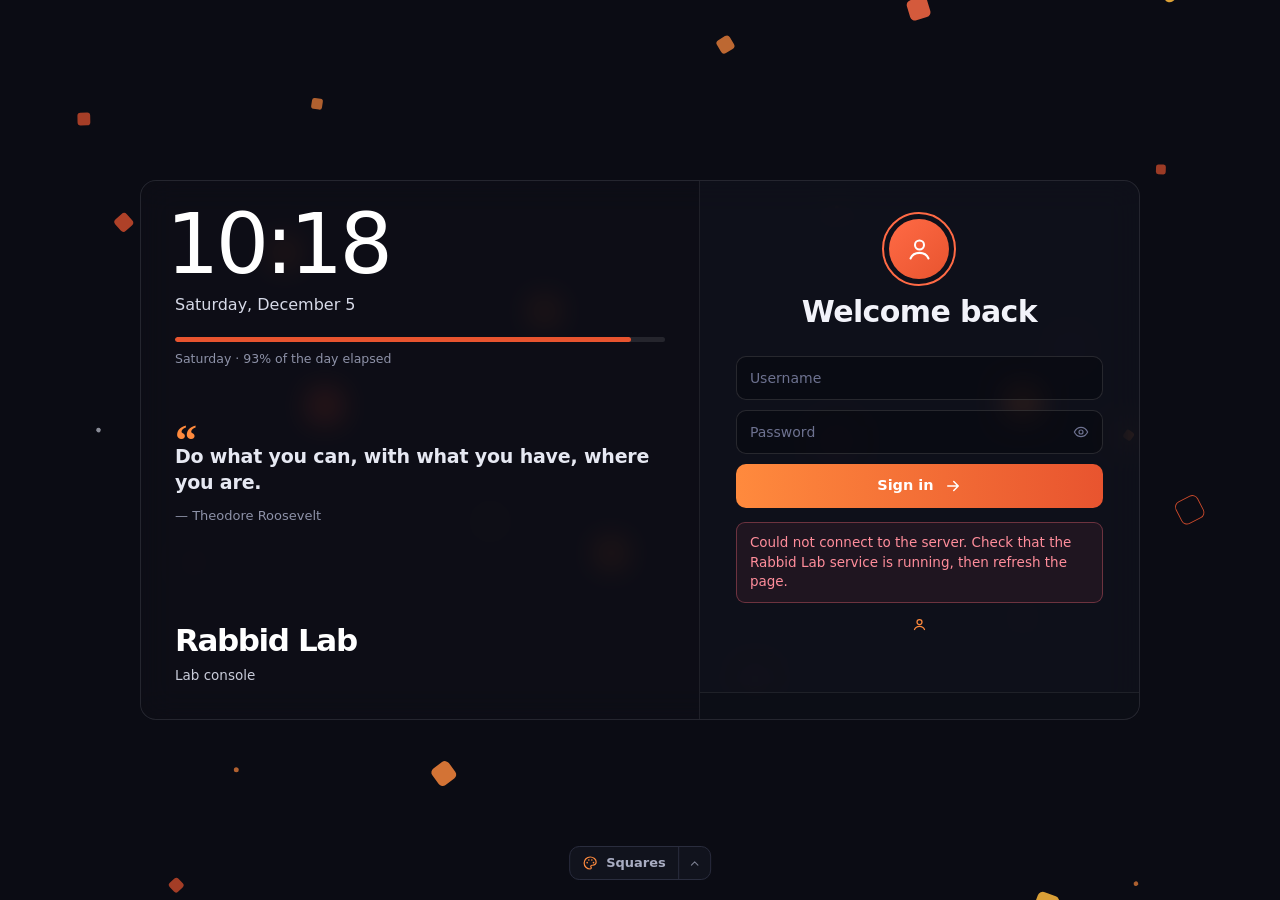
==== Src/RabbidLab.Server/wwwroot/signin.html @ 8310c2c1 "Use at your own risk notice opens as the sign-in page loads, on every visit for now (1.1.342)" ====
<!doctype html>
<html lang="en">
<head>
<meta charset="utf-8">
<meta name="viewport" content="width=device-width, initial-scale=1">
<title>Rabbid Lab</title>
<meta name="robots" content="noindex, nofollow">
<meta name="theme-color" content="#0B0C14">
<link rel="icon" href="favicon.svg" type="image/svg+xml">
<script src="Assets/style.js"></script>
<script src="Assets/brand.js"></script>
<script src="Assets/theme.js"></script>
<link rel="stylesheet" href="Assets/console.css">
<link rel="stylesheet" href="Assets/signin.css">
<link rel="stylesheet" href="Assets/edition.css">
<link rel="stylesheet" href="Assets/themes.css">
<link rel="stylesheet" href="Assets/theme-fixes.css">
<script src="Assets/palette.js" defer></script>
<script src="Assets/backdrop.js" defer></script>
<script src="Assets/quotes.js" defer></script>
<script src="Assets/signin.js" defer></script>
<script src="Assets/tips.js" defer></script>
</head>
<!-- One page for setting Rabbid Lab up and for signing in after (SignIn.cs): a local account, or Active Directory. -->
<body class="auth loading">
<svg width="0" height="0" class="sprite" aria-hidden="true">
  <symbol id="i-user" viewBox="0 0 24 24" fill="none" stroke="currentColor" stroke-width="1.8" stroke-linecap="round" stroke-linejoin="round"><circle cx="12" cy="8" r="4"/><path d="M4 20c1.5-3.5 4.5-5 8-5s6.5 1.5 8 5"/></symbol>
  <symbol id="i-eye" viewBox="0 0 24 24" fill="none" stroke="currentColor" stroke-width="1.8" stroke-linecap="round" stroke-linejoin="round"><path d="M2 12s3.6-7 10-7 10 7 10 7-3.6 7-10 7S2 12 2 12Z"/><circle cx="12" cy="12" r="3"/></symbol>
  <symbol id="i-eye-off" viewBox="0 0 24 24" fill="none" stroke="currentColor" stroke-width="1.8" stroke-linecap="round" stroke-linejoin="round"><path d="M3 3l18 18M10.6 5.1A10.8 10.8 0 0 1 12 5c6.4 0 10 7 10 7a17.6 17.6 0 0 1-3.2 4.1M6.6 6.6C3.7 8.5 2 12 2 12s3.6 7 10 7a10.4 10.4 0 0 0 5.4-1.6M9.9 9.9a3 3 0 0 0 4.2 4.2"/></symbol>
  <symbol id="i-clock" viewBox="0 0 24 24" fill="none" stroke="currentColor" stroke-width="1.8" stroke-linecap="round" stroke-linejoin="round"><circle cx="12" cy="12" r="9"/><path d="M12 7v5l3 2"/></symbol>
  <symbol id="i-info" viewBox="0 0 24 24" fill="none" stroke="currentColor" stroke-width="1.8" stroke-linecap="round" stroke-linejoin="round"><circle cx="12" cy="12" r="9"/><path d="M12 11v5M12 8h.01"/></symbol>
  <symbol id="i-check" viewBox="0 0 24 24" fill="none" stroke="currentColor" stroke-width="2" stroke-linecap="round" stroke-linejoin="round"><path d="M5 12.5l4.5 4.5L19 7.5"/></symbol>
  <symbol id="i-down" viewBox="0 0 24 24" fill="none" stroke="currentColor" stroke-width="2" stroke-linecap="round" stroke-linejoin="round"><path d="M6 9l6 6 6-6"/></symbol>
  <symbol id="i-refresh" viewBox="0 0 24 24" fill="none" stroke="currentColor" stroke-width="2" stroke-linecap="round" stroke-linejoin="round"><path d="M20 11a8 8 0 1 0-2.3 5.7"/><path d="M20 4v7h-7"/></symbol>
  <symbol id="i-palette" viewBox="0 0 24 24" fill="none" stroke="currentColor" stroke-width="1.8" stroke-linecap="round" stroke-linejoin="round"><path d="M12 3a9 9 0 1 0 0 18c1 0 1.7-.8 1.7-1.7 0-.4-.2-.8-.4-1.1-.3-.3-.4-.7-.4-1.1 0-.9.7-1.7 1.7-1.7H16a5 5 0 0 0 5-5c0-4.1-4-7.4-9-7.4Z"/><circle cx="7.5" cy="11.5" r="1.2" fill="currentColor" stroke="none"/><circle cx="10" cy="7.5" r="1.2" fill="currentColor" stroke="none"/><circle cx="14.5" cy="7.5" r="1.2" fill="currentColor" stroke="none"/><circle cx="17" cy="11.5" r="1.2" fill="currentColor" stroke="none"/></symbol>
</svg>
<canvas class="backdrop" aria-hidden="true"></canvas>
<main class="auth-shell">
  <section class="signin-card">
    <!-- The left side: this computer's time and date on a plain panel, a bar for how much of the day has gone, and the lab's
         name at the foot. -->
    <aside class="side">
      <div class="side-clock" aria-hidden="true">
        <b class="side-time" id="side-time"></b>
        <span class="side-date" id="side-date"></span>
        <div class="side-day"><i id="side-day-fill"></i></div>
        <span class="side-day-text" id="side-day-text"></span>
      </div>
      <!-- The quote, as the lab set it in Settings, Appearance (signin.js, quotes.js). -->
      <figure class="side-quote" id="side-quote" hidden><blockquote id="quote-text"></blockquote><figcaption id="quote-by"></figcaption>
        <button type="button" class="quote-next" id="quote-next" data-tip="Another quote" aria-label="Another quote"><svg><use href="#i-refresh"/></svg></button></figure>
      <div class="side-name">
        <p class="side-tag" id="side-tag" hidden></p>
        <h1 class="side-title"><span data-product data-brand-name>Rabbid Lab</span> <span class="dev-tag" aria-label="Dev build">DEV</span></h1>
        <p class="side-sub" id="side-sub">Lab console</p>
      </div>
    </aside>
    <script src="Assets/brand-paint.js"></script>

    <div class="card-body">
      <!-- A ringed avatar over the heading. -->
      <span class="hello-av" aria-hidden="true"><svg><use href="#i-user"/></svg></span>
      <h2 id="heading">Welcome back</h2>
      <p class="card-lead" id="lead"></p>
      <p class="auth-note" id="idle-note" role="status" hidden><svg aria-hidden="true"><use href="#i-clock"/></svg><span id="idle-text"></span></p>
      <p class="auth-note" id="declined-note" role="status" hidden><svg aria-hidden="true"><use href="#i-info"/></svg><span>You declined the Use at your own risk notice, so Rabbid Lab can't be used. <button type="button" class="note-link" id="declined-read">Read the notice</button></span></p>
      <p class="auth-error plain-note" id="plain-note" role="alert" hidden></p>

      <!-- Each box's name sits in it and moves up small once it has focus or something in it (placeholder " " tells which).
           The 6-digit code box shows only for an administrator unlocking a locked name. -->
      <form id="local-form" novalidate>
        <div class="input"><input id="local-user" placeholder=" " autocomplete="username" spellcheck="false"><label class="fld" for="local-user">Username</label></div>
        <div class="input"><input id="local-password" type="password" placeholder=" " autocomplete="current-password"><label class="fld" for="local-password" id="local-password-label">Password</label><button type="button" class="end" data-reveal="local-password" aria-label="Show password"><svg class="eye-open"><use href="#i-eye"/></svg><svg class="eye-shut"><use href="#i-eye-off"/></svg></button></div>
        <p class="caps" id="local-password-caps" hidden>Caps Lock is on</p>
        <div class="input" id="confirm-row" hidden><input id="local-confirm" type="password" placeholder=" " autocomplete="new-password"><label class="fld" for="local-confirm" id="confirm-label">Confirm password</label><button type="button" class="end" data-reveal="local-confirm" aria-label="Show password"><svg class="eye-open"><use href="#i-eye"/></svg><svg class="eye-shut"><use href="#i-eye-off"/></svg></button></div>
        <p class="caps" id="local-confirm-caps" hidden>Caps Lock is on</p>
        <div class="input" id="local-code-box" hidden><input id="local-code" inputmode="numeric" maxlength="7" placeholder=" " autocomplete="one-time-code" spellcheck="false"><label class="fld" for="local-code">6-digit code</label></div>
        <button class="go" type="submit" id="local-go">Sign in</button>
        <!-- Signing in with a local account where a domain is set up too: said under the button, where the domain line sits. -->
        <p class="context" id="local-context" hidden><span class="context-dot local" aria-hidden="true"></span><span>Signing in to <b id="local-context-name"></b> with a local account</span></p>
      </form>

      <form id="ad-form" novalidate hidden>
        <!-- Setting up, or signing in after Change: the domains it may sign in from, and their controllers. -->
        <div id="ad-where">
          <div class="combo">
            <div class="input"><input id="ad-domain" role="combobox" aria-expanded="false" aria-controls="domain-list" aria-autocomplete="list" placeholder=" " autocomplete="off" spellcheck="false" data-1p-ignore data-lpignore="true" data-bwignore><label class="fld" for="ad-domain">Domain, such as home.lan</label><button type="button" class="end" id="domain-open" tabindex="-1" aria-label="Show domains"><svg><use href="#i-down"/></svg></button></div>
            <ul class="combo-list" id="domain-list" role="listbox" hidden></ul>
          </div>
          <div class="combo">
            <div class="input server"><input id="ad-server" role="combobox" aria-expanded="false" aria-controls="server-list" readonly value="Automatic" data-1p-ignore data-lpignore="true" data-bwignore><label class="fld" for="ad-server">Domain controller</label><span class="now" id="server-now" hidden></span><button type="button" class="end" id="server-open" tabindex="-1" aria-label="Show domain controllers"><svg><use href="#i-down"/></svg></button></div>
            <ul class="combo-list" id="server-list" role="listbox" hidden></ul>
          </div>
        </div>
        <div class="input"><input id="ad-user" placeholder=" " autocomplete="username" spellcheck="false"><label class="fld" for="ad-user">Username</label></div>
        <div class="input"><input id="ad-password" type="password" placeholder=" " autocomplete="current-password"><label class="fld" for="ad-password">Password</label><button type="button" class="end" data-reveal="ad-password" aria-label="Show password"><svg class="eye-open"><use href="#i-eye"/></svg><svg class="eye-shut"><use href="#i-eye-off"/></svg></button></div>
        <p class="caps" id="ad-password-caps" hidden>Caps Lock is on</p>
        <div class="input" id="ad-code-box" hidden><input id="ad-code" inputmode="numeric" maxlength="7" placeholder=" " autocomplete="one-time-code" spellcheck="false"><label class="fld" for="ad-code">6-digit code</label></div>
        <button class="go" type="submit" id="ad-go">Sign in</button>
        <!-- Signing in: where it signs in, under the button; Change opens the domains and controllers above. -->
        <p class="context" id="ad-context" hidden><span class="context-dot" aria-hidden="true"></span><span>Signing in to <b id="ad-context-domain"></b> through <span class="dc unknown" id="ad-context-dc">Automatic</span></span><span class="sep">·</span><button type="button" class="change" id="ad-change" aria-controls="ad-where" aria-expanded="false">Change</button></p>
      </form>

      <!-- After a right password: the code from the account's authenticator app. An account without MFA yet
           sets it up here first, from the QR code. -->
      <form id="mfa-form" novalidate hidden>
        <div class="input" id="mfa-reset-box" hidden><input id="mfa-reset" maxlength="20" placeholder=" " autocomplete="off" spellcheck="false"><label class="fld" for="mfa-reset" id="mfa-reset-label">One-time code, such as K7QX-M2PD-9FHT</label></div>
        <div id="mfa-setup" hidden>
          <div class="mfa-qr" id="mfa-qr"></div>
          <p class="mfa-key">Can't scan the code? Enter this key in the app instead:<code id="mfa-secret"></code></p>
        </div>
        <div class="input" id="mfa-code-box"><input id="mfa-code" inputmode="numeric" maxlength="7" placeholder=" " autocomplete="one-time-code" spellcheck="false"><label class="fld" for="mfa-code" id="mfa-code-label">6-digit code</label></div>
        <label class="mfa-skip" id="mfa-skip-row" hidden><input type="checkbox" id="mfa-skip"><span>Skip MFA this time <small>Dev build only, on this computer</small></span></label>
        <button class="go" type="submit" id="mfa-go">Verify</button>
      </form>

      <p class="auth-error" id="error" role="alert" hidden></p>
      <!-- A locked name (SignInLocks.cs): an administrator gets back in with the password and the authenticator code together. -->
      <button type="button" class="other-kind" id="admin-unlock" hidden>Administrator? Unlock with your authenticator code</button>
      <button type="button" class="other-kind" id="other-kind"></button>
      <button type="button" class="other-kind" id="mfa-back" hidden>Back to sign-in</button>
    </div>

    <!-- Centred: this computer and the version, faint. Over them, only while an update is available, downloading, installing
         or failed (signin.js asks /api/update/watch), a small pill says so. While it downloads, its bar is the foot's top edge. -->
    <footer class="card-foot">
      <div class="foot-pill">
        <p class="update" id="update" hidden><span id="update-text"></span><button type="button" id="update-install" hidden>Install now</button></p>
      </div>
      <p class="where" data-version></p>
      <div class="update-bar" id="update-bar" hidden><i id="update-fill"></i></div>
    </footer>
  </section>

  <!-- The page's foot: the background behind the card and the theme, for this browser only (signin.js). Until one's picked
       here the background is the lab's own (Settings, Appearance). -->
  <div class="look" id="look">
    <div class="look-pop" id="look-pop" role="dialog" aria-label="Background and theme" hidden>
      <div class="look-head"><b>Background</b><span>This browser only</span></div>
      <div class="look-bgs" id="look-bgs" role="radiogroup" aria-label="Background"></div>
      <div class="look-head"><b>Theme</b></div>
      <div class="look-themes" id="look-themes" role="radiogroup" aria-label="Theme"></div>
    </div>
    <button type="button" class="look-pill" id="look-open" aria-expanded="false" aria-controls="look-pop"><span><svg class="look-ic"><use href="#i-palette"/></svg><span id="look-name">Squares</span></span><span><svg class="look-chev"><use href="#i-down"/></svg></span></button>
  </div>
</main>

<!-- The Use at your own risk notice (RiskNotice.cs): after the password and code, at an account's first sign-in. It's read
     to the end, then accepted; until then there's no session. Decline starts none, so the console never opens. -->
<dialog class="rn" id="rn" aria-labelledby="rn-title">
  <header class="rn-head"><h2 id="rn-title">Use at your own risk</h2><p id="rn-meta"></p></header>
  <div class="rn-read" aria-hidden="true"><i id="rn-read"></i></div>
  <div class="rn-doc" id="rn-doc" tabindex="0"></div>
  <p class="rn-error" id="rn-error" role="alert" hidden></p>
  <footer class="rn-foot">
    <label class="rn-tick off" id="rn-tick"><input type="checkbox" id="rn-accept" disabled><span id="rn-tick-text">Scroll to the end to accept</span></label>
    <span class="grow"></span>
    <button type="button" class="rn-quiet" id="rn-decline">Decline</button>
    <button type="button" class="primary rn-go" id="rn-go" disabled>Continue</button>
  </footer>
</dialog>
</body>
</html>
---- Src/RabbidLab.Server/wwwroot/Assets/console.css ----
/* Rabbid Lab's look: a dark page, ember for what matters, in the system's own font. */
:root {
  --night: #0B0C14; --panel: #11131D; --line: #1F2232; --line-strong: #2A2D3E;
  --text: #E6E8F2; --title: #F2F3FA; --muted: #8A8FA8;
  --accent: #E8542F; --accent-line: #FF6A45; --accent-hover: #FF7452; --accent-soft: #FF8A3D;
  --ok: #5FD4A0; --red: #FF6B7D; --amber: #F2BE6B;
  --ember: linear-gradient(90deg, #FF8A3D, #E8542F); /* primary buttons, switches that are on, progress bars */
  /* The banner's squares and its second glow, from the accent: with Ember the orange, amber, purple and green they always were. */
  --tile-a: var(--accent); --tile-b: var(--accent-soft); --tile-c: hsl(from var(--accent-soft) calc(h + 15) s l);
  --tile-d: hsl(from var(--accent) calc(h + 270) s l); --tile-e: hsl(from var(--accent) calc(h + 140) calc(s * .7) l);
}
* { box-sizing: border-box; }
html, body { margin: 0; min-height: 100%; }
/* The window itself never scrolls: the top bar and the rail stay put and only the page area (.main) scrolls, so nothing gets
   narrower or wider when a scroll bar comes or goes, and a short page has no empty strip down its right edge. */
body { background: var(--night); color: var(--text); font: 15px/1.5 "Segoe UI Variable Text", "Segoe UI", system-ui, -apple-system, sans-serif; position: relative; }
/* A box the browser filled in (a saved name, address or password) keeps its own dark look: the browser's white or blue
   fill never comes in (the long transition holds it back) and the text stays light. Every page loads this file; the
   !important beats a box's own transition (signin.css has one), which would let the fill back in. */
input:-webkit-autofill, input:-webkit-autofill:hover, input:-webkit-autofill:focus, input:-webkit-autofill:active,
textarea:-webkit-autofill, textarea:-webkit-autofill:hover, textarea:-webkit-autofill:focus, select:-webkit-autofill, select:-webkit-autofill:focus {
  -webkit-text-fill-color: var(--text) !important; caret-color: var(--text); transition: background-color 600000s 0s, color 600000s 0s !important;
  box-shadow: 0 0 0 1000px #0C0E17 inset !important; } /* painted over the blue Chrome shows while it previews a fill (its list open) */
input:autofill, textarea:autofill, select:autofill { filter: none; } /* Firefox tints it with a filter instead */
a { color: #9E59CF; text-decoration: none; }
a:hover { text-decoration: underline; }
.sky { position: fixed; inset: 0; z-index: -1; background: var(--night); }
.sprite { position: absolute; width: 0; height: 0; overflow: hidden; }
.dev-tag { display: none; font-size: 11px; font-weight: 700; letter-spacing: .08em; color: var(--night); background: var(--amber); border-radius: 4px; padding: 1px 6px; }
.is-dev .dev-tag { display: inline-block; }

/* The console's frame: the top bar across, the rail down the left, the page beside it. */
body.app { display: grid; grid-template: "top top" 52px "rail main" 1fr / 224px minmax(0, 1fr); height: 100vh; height: 100dvh; overflow: hidden; }
body.app.rail-small { grid-template-columns: 60px minmax(0, 1fr); }
.top { grid-area: top; position: sticky; top: 0; z-index: 10; display: flex; align-items: center; justify-content: space-between; padding: 0 16px 0 18px;
  background: var(--night); border-bottom: 1px solid var(--line); }
.brand { display: inline-flex; align-items: center; gap: 10px; color: var(--title); font-weight: 650; font-size: 15.5px; }
.brand:hover { text-decoration: none; }
/* The icon, a thin line, then the name over a spaced tagline, as a company banner has it. */
.brand { gap: 14px; }
.brand .mark, .brand .mark-img { width: 32px; height: 32px; border-radius: 8px; }
.brand-text { display: grid; gap: 2px; padding-left: 14px; border-left: 1px solid rgba(255, 255, 255, .18); line-height: 1.1; }
.brand .name { font-size: 17px; font-weight: 700; }
.brand-tag { color: #8A8FA8; font-size: 9px; font-weight: 600; letter-spacing: .22em; text-transform: uppercase; }
.mark { width: 28px; height: 28px; border-radius: 7px; }

/* The rail: small grey group labels over the pages, the one showing marked in ember. */
.rail { grid-area: rail; position: sticky; top: 52px; height: calc(100vh - 52px); overflow-y: auto; scrollbar-gutter: stable; display: flex; flex-direction: column; gap: 1px;
  padding: 6px 10px 10px; background: #0D0F18; border-right: 1px solid var(--line); }
.rail-label { margin: 14px 10px 4px; font-size: 10.5px; font-weight: 700; letter-spacing: .08em; text-transform: uppercase; color: #5E6380; }
.rail a, .rail-collapse { position: relative; display: flex; align-items: center; gap: 11px; height: 34px; padding: 0 10px; border: 0; border-radius: 7px;
  background: transparent; color: var(--muted); font-size: 13.5px; font-weight: 600; text-align: left; white-space: nowrap; }
.rail a:hover, .rail-collapse:hover { background: #151827; color: var(--title); text-decoration: none; }
.rail a[aria-current="page"] { background: #1A1D2B; color: var(--title); }
.rail a[aria-current="page"]::before { content: ""; position: absolute; left: -10px; top: 7px; bottom: 7px; width: 3px; border-radius: 0 3px 3px 0; background: var(--accent-line); }
.rail svg { flex: none; width: 17px; height: 17px; }
.rail a[aria-current="page"] > svg:first-child { color: var(--accent-soft); }
.rail small { margin-left: auto; color: #5E6380; font-size: 11px; font-weight: 600; }
.rail .out { width: 13px; height: 13px; margin-left: auto; color: #5E6380; }
.rail-dot { width: 7px; height: 7px; margin-left: auto; border-radius: 50%; background: var(--accent-line); }
.rail-dot.bad { background: var(--red); }
.rail-collapse { width: 100%; font-family: inherit; }
.rail .rail-settings { margin-top: auto; }
.rail-small .rail { padding-left: 8px; padding-right: 8px; }
.rail-small .rail .rail-label { height: 1px; margin: 10px 6px; overflow: hidden; color: transparent; background: var(--line); }
.rail-small .rail a, .rail-small .rail-collapse { justify-content: center; padding: 0; }
.rail-small .rail a > :not(svg:first-child):not(.rail-dot), .rail-small .rail-collapse span { display: none; }
.rail-small .rail a[aria-current="page"]::before { left: -8px; }
.rail-small .rail-dot { position: absolute; top: 7px; right: 10px; }

/* A page: its title and what it's for, then its cards. */
.main { grid-area: main; display: flex; flex-direction: column; min-height: 0; overflow-x: hidden; overflow-y: auto; }
.page { width: 100%; max-width: 1040px; margin-left: auto; margin-right: auto; padding: 30px 36px 24px; display: grid; gap: 18px; align-content: start; }
.page-head h1 { display: flex; align-items: center; gap: 12px; margin: 0; font: 750 28px/1.2 "Segoe UI Variable Display", "Segoe UI", system-ui, sans-serif;
  letter-spacing: -.01em; color: var(--title); }
.page-head p { margin: 6px 0 0; color: var(--muted); font-size: 14px; }
/* Back to the page you came from, over the title: an arrow and its name. */
.backlink { display: flex; align-items: center; gap: 10px; width: fit-content; margin: 0 0 18px; color: #fff; font-size: 15px; font-weight: 700; }
.backlink svg { flex: none; width: 18px; height: 18px; }
.backlink:hover { text-decoration: none; }
.backlink:hover span { text-decoration: underline; text-underline-offset: 4px; }
@media (max-width: 700px) { .page { padding: 22px 18px 20px; } }

/* Settings, on the section layout (see .dnav). A page: its big title and what it's for, then its sections one under another,
   like Discord: each with its title, its settings as plain rows (name and help on the left, the value or control on the right),
   a line between sections. Sizes step down: page, section, setting. */
.set-area .sub { max-width: 860px; }
.layout-wide .set-area .sub { max-width: none; }
.sub > .sub-head { margin-bottom: 26px; padding: 0 2px 16px; border-bottom: 1px solid var(--line); }
.sub-head h2 { margin: 0; font: 800 26px/1.2 "Segoe UI Variable Display", "Segoe UI", system-ui, sans-serif; letter-spacing: -.01em; color: #fff; }
.sub-head p { margin: 6px 0 0; color: #B4B8C8; font-size: 14px; }
.ds-sec + .ds-sec { margin-top: 26px; padding-top: 26px; border-top: 1px solid var(--line); }
/* Each section is its own panel, one under another, with a line between its settings, so a page reads as groups rather than
   one long run of text. Help wraps at a readable width, and on Full width a section of settings stays narrow enough that
   each control sits near its name (sections that hold a list keep the whole width). */
.set-area .ds-sec { padding: 18px 22px 8px; border: 1px solid var(--line); border-radius: 14px; background: var(--panel); }
.set-area .ds-sec + .ds-sec { margin-top: 16px; padding-top: 18px; border-top: 1px solid var(--line); }
.set-area .ds-row + .ds-row { border-top: 1px solid var(--line); }
.ds-l > span { max-width: 72ch; }
.layout-wide .set-area .ds-sec:not(:has(.gcard, table)) { max-width: 1120px; }
.ds-h { margin: 0 0 6px; font: 700 18px/1.25 "Segoe UI Variable Display", "Segoe UI", system-ui, sans-serif; color: #fff; }
.ds-h.danger { color: var(--red); }
.ds-h.has-reset { display: flex; align-items: center; }
.ds-h.has-reset .ds-btn { margin-left: auto; font: 600 14px "Segoe UI Variable Text", "Segoe UI", system-ui, sans-serif; }
/* Two buttons joined into one, split by a line (Toasts: Show a test and Reset; Console address: Download and Copy). */
.ds-pair { display: inline-flex; margin-left: auto; border-radius: 8px; background: #23263A; }
.ds-pair .ds-btn, .ds-h.has-reset .ds-pair .ds-btn { margin-left: 0; background: none; }
.ds-pair .ds-btn:first-child { border-radius: 8px 0 0 8px; }
.ds-pair .ds-btn:last-child { border-radius: 0 8px 8px 0; box-shadow: inset 1px 0 0 #34384F; }
.ds-pair .ds-btn:hover:not(:disabled), .ds-h.has-reset .ds-pair .ds-btn:hover:not(:disabled) { background: #2C3047; }
.ds-btn.ds-ibtn { justify-content: center; width: 40px; min-width: 0; padding: 0; } /* an icon on its own, its words in data-tip */
.ds-btn.ds-ibtn svg { width: 17px; height: 17px; }
.ds-scope { margin-left: 10px; padding: 2px 8px; border-radius: 20px; background: #1C1F2D; color: var(--muted); font: 600 11px "Segoe UI Variable Text", "Segoe UI", system-ui, sans-serif; vertical-align: 2px; }
.ds-row { display: flex; align-items: center; gap: 20px; min-height: 54px; padding: 10px 0; }
.ds-l { display: grid; flex: 1; gap: 3px; min-width: 0; }
.ds-l b { display: flex; align-items: center; gap: 8px; color: #fff; font-size: 15px; font-weight: 600; }
.ds-l > span { color: var(--muted); font-size: 13.5px; line-height: 1.45; }
.ds-code { overflow-wrap: anywhere; color: #D7DAE8 !important; font: 12.5px/1.55 Consolas, "Cascadia Mono", monospace !important; }
.ds-r { display: flex; flex: none; flex-wrap: wrap; justify-content: flex-end; align-items: center; gap: 14px; max-width: 60%; }
.ds-v { color: #D7DAE8; font-size: 14.5px; text-align: right; overflow-wrap: anywhere; }
.ds-btn { display: inline-flex; align-items: center; gap: 7px; height: 38px; padding: 0 18px; border: 0; border-radius: 8px; background: #23263A; color: #fff; font: inherit; font-size: 14px; font-weight: 600; cursor: pointer; }
.ds-btn:hover { background: #2C3047; text-decoration: none; }
.ds-btn:disabled { opacity: .45; cursor: default; }
.ds-r .ds-btn { min-width: 104px; justify-content: center; } /* buttons down the right of the rows line up */
.ds-btn.danger { background: rgba(255, 107, 125, .14); color: var(--red); }
.ds-btn svg { width: 15px; height: 15px; }
.ds-r select { width: 260px; max-width: 100%; height: 38px; padding-left: 12px; border: 1px solid var(--line-strong); border-radius: 8px; background-color: #0C0E17; color: var(--title); font: inherit; font-size: 13.5px; }
.ds-r .seg { margin: 0; }
/* A setting waiting for its first read, or one that can't be changed. */
.ds-r select:disabled, .ds-r input.switch:disabled { opacity: .45; cursor: default; }
.ds-link { display: inline-flex; align-items: center; gap: 6px; color: #D7DAE8; font-size: 14.5px; }
.ds-link svg { width: 16px; height: 16px; color: #8B90A5; }
.ds-dot { flex: none; width: 10px; height: 10px; border-radius: 50%; background: var(--c, #8A8FA8); }
.ds-star { width: 14px; height: 14px; color: var(--amber); }
.ds-add { margin-top: 12px; }
.ds-note { display: flex; align-items: center; gap: 8px; margin: 4px 0 0; color: #6D7290; font-size: 12.5px; }
.ds-note svg { flex: none; width: 14px; height: 14px; }
.ds-empty { margin: 6px 0; color: var(--muted); font-size: 13.5px; }
.ds-sec .ustatus { margin: 8px 0 6px; }
.ds-sec .uinstall { margin: 8px 0 6px; }
.set-area .about-text { max-height: none; margin: 6px 0 0; }
.set-none { margin: 14px 0 0 12px; }
/* Appearance: the lab's name, icon and accent; and Layout and Sidebar as little drawings, the one in use outlined. */
.ds-input { width: 260px; max-width: 100%; height: 38px; padding: 0 12px; border: 1px solid var(--line-strong); border-radius: 8px; background: #0C0E17; color: var(--title); font: inherit; font-size: 14px; }
.ds-input:focus { border-color: var(--accent-line); outline: 0; }
.ds-l > .br-tags { display: flex; flex-wrap: wrap; gap: 6px; margin-top: 8px; }
.br-tag { height: 26px; padding: 0 9px; border: 1px solid var(--line-strong); border-radius: 7px; background: #141623; color: #C9CCDA; font: 12.5px Consolas, "Cascadia Mono", monospace; cursor: pointer; }
.br-tag:hover:not(:disabled) { border-color: var(--accent-line); color: var(--title); }
.br-tag:disabled { opacity: .45; cursor: default; }
.sure-type { margin-top: 14px; }
.sure-type[hidden] { display: none; }
.sure-type label { color: var(--muted); font-size: 13px; }
.sure-type .ds-input { width: 100%; }
.ds-l > .acc-mfa-warn { display: block; margin-top: 6px; color: var(--amber); font-size: 13px; }
.ds-l > .acc-mfa-warn[hidden] { display: none; }
.ds-icon { display: grid; place-items: center; width: 44px; height: 44px; overflow: hidden; border: 1px solid var(--line-strong); border-radius: 10px; background: #0C0E17; }
.ds-icon svg, .ds-icon img { width: 32px; height: 32px; border-radius: 7px; object-fit: cover; }
.ds-swatches { display: flex; flex-wrap: wrap; justify-content: flex-end; align-items: center; gap: 8px; max-width: 420px; }
.ds-sw { position: relative; width: 30px; height: 30px; padding: 0; border: 0; border-radius: 50%; background: var(--c); cursor: pointer; }
.ds-sw:hover { background: var(--c); filter: brightness(1.1); }
.ds-sw[aria-pressed="true"] { box-shadow: 0 0 0 2px var(--night), 0 0 0 4px #fff; }
.ds-sw.custom { overflow: hidden; background: conic-gradient(#FF6B7D, #F2BE6B, #5FD4A0, #3CC7C7, #6FA8FF, #B07CE8, #FF6B7D); }
.ds-sw.custom input { position: absolute; inset: 0; width: 100%; height: 100%; opacity: 0; cursor: pointer; }
.ds-sw:disabled, .ds-sw.custom.off { opacity: .45; cursor: default; }
/* Appearance: every row's controls in the same two slots, a 300px control then an 80px Reset, so they line up down the page. */
.ap-rows .ds-r { display: grid; grid-template-columns: minmax(0, 300px) 80px; gap: 14px; align-items: center; }
.ap-rows .ds-r .ds-btn { min-width: 0; }
.ap-rows .ds-r > :first-child { grid-column: 1; }
.ap-rows .ds-h.has-reset .ds-btn:not(.ds-ibtn) { min-width: 80px; justify-content: center; }
.ap-rows .ds-r select, .ap-rows .ds-r .ds-input { width: 100%; }
.ap-icon { display: flex; align-items: center; gap: 10px; }
/* Sign-in page: the background picked, moving in a little window under the list (backdrop.js). */
.br-bg-preview { grid-column: 1; display: block; width: 100%; aspect-ratio: 16 / 10; border: 1px solid var(--line-strong); border-radius: 10px; background: var(--night); }
.ds-row:has(.br-bg-preview) { align-items: flex-start; }
/* Appearance, Theme: a little drawing of each (its colours set by console.js, so no theme turns them), the one in use outlined. */
.ap-rows .ds-r:has(.ap-themes) { grid-template-columns: minmax(0, 394px); }
.ap-themes { display: grid; grid-template-columns: repeat(3, minmax(0, 1fr)); gap: 8px; width: 100%; }
.ap-th { display: grid; gap: 6px; padding: 6px 6px 8px; border: 1px solid var(--line-strong); border-radius: 10px; background: transparent; color: var(--text); font: inherit; font-size: 12.5px; font-weight: 600; text-align: left; cursor: pointer; }
.ap-th:hover { border-color: #3A3E55; background: transparent; }
.ap-th[aria-checked="true"] { border-color: var(--accent-line); box-shadow: inset 0 0 0 1px var(--accent-line); }
.ap-th > span { padding-left: 2px; }
.ap-sw { position: relative; display: block; height: 46px; padding: 0; border-radius: 6px; overflow: hidden; }
.ap-sw i { position: absolute; display: block; }
.ap-sw .s { left: 0; top: 0; bottom: 0; width: 26%; }
.ap-sw .d { left: 8%; top: 18%; width: 10%; height: 14%; border-radius: 2px; background: var(--accent); }
.ap-sw .c1 { left: 34%; right: 8%; top: 20%; height: 24%; border-radius: 3px; }
.ap-sw .c2 { left: 34%; right: 30%; top: 56%; height: 24%; border-radius: 3px; }
.ap-icon .ds-icon { flex: none; width: 38px; height: 38px; border-radius: 8px; }
.ap-icon .ds-icon svg, .ap-icon .ds-icon img { width: 26px; height: 26px; }
.ap-icon .ds-btn { flex: 1; }
.ap-rows .ds-swatches { flex-wrap: nowrap; justify-content: space-between; gap: 4px; max-width: none; }
.ap-rows .ds-sw { flex: 0 1 24px; width: auto; height: auto; min-width: 16px; aspect-ratio: 1; }
@media (max-width: 700px) {
  .ap-rows .ds-r { flex: 1 1 100%; grid-template-columns: minmax(0, 1fr) 80px; }
  .ap-rows .ds-swatches { flex-wrap: wrap; justify-content: flex-start; gap: 8px; }
  .ap-rows .ds-sw { flex: none; width: 26px; }
}
/* A line of help over a choice in Settings. */
.sq-lead { margin: 0 0 12px; color: var(--muted); font-size: 13.5px; }
@media (max-width: 700px) {
  .ds-row { flex-wrap: wrap; }
  .ds-r { max-width: none; justify-content: flex-start; }
}
/* Everything in the bar is the same height, 36px. */
/* Settings, Activity log: the bar that narrows it, the day headings, and a row per change (a run of the same one folded). */
.al-tools { display: flex; flex-wrap: wrap; align-items: center; gap: 10px; margin: 0 0 14px; }
.al-tools .al-find { flex: 1 1 190px; min-width: 170px; height: 36px; margin: 0; }
.al-tools select { height: 36px; max-width: 150px; text-overflow: ellipsis; padding-left: 12px; border: 1px solid var(--line-strong); border-radius: 8px; background-color: #0C0E17; color: var(--title); font: inherit; font-size: 13.5px; }
.al-tools .seg { margin: 0; }
.al-tools .seg button, .al-tools .ds-btn { height: 36px; }
.al-tools .seg button { padding: 0 10px; font-size: 13px; }
.al-tools .ds-btn { padding: 0 14px; }
.al-count { margin: 0 0 4px; color: var(--muted); font-size: 13px; }
.al-count b { color: #D7DAE8; }
.al-day { margin: 18px 0 4px; color: #9DA1B3; font-size: 11px; font-weight: 700; letter-spacing: .08em; text-transform: uppercase; }
.al-row { display: grid; grid-template-columns: 28px minmax(0, 1fr) auto; align-items: center; gap: 12px; min-height: 52px; padding: 6px 4px; border-bottom: 1px solid var(--line); }
.al-row.kid { min-height: 40px; padding-left: 40px; background: #0E1019; }
.al-ic { display: grid; place-items: center; width: 28px; height: 28px; border-radius: 8px; background: color-mix(in srgb, var(--c) 14%, transparent); color: var(--c); }
.al-ic svg { width: 15px; height: 15px; }
.al-t { display: grid; gap: 2px; min-width: 0; }
.al-t b { overflow: hidden; color: #E6E8F2; font-size: 14px; font-weight: 600; white-space: nowrap; text-overflow: ellipsis; }
.al-t span { overflow: hidden; color: var(--muted); font-size: 12.5px; white-space: nowrap; text-overflow: ellipsis; }
.al-r { display: flex; align-items: center; gap: 10px; color: var(--muted); font-size: 12.5px; white-space: nowrap; }
.al-x { height: auto; padding: 1px 8px; border: 0; border-radius: 10px; background: #23263A; color: #D7DAE8; font: inherit; font-size: 12px; font-weight: 700; cursor: pointer; }
.al-x:hover { background: #2C3047; }
.al-bad { padding: 1px 7px; border-radius: 5px; background: rgba(255, 107, 125, .12); color: var(--red); font-size: 11.5px; font-weight: 700; }
.al-more { display: flex; align-items: center; gap: 12px; margin-top: 14px; color: var(--muted); font-size: 13px; }
.al-more:empty { display: none; }
/* A page with a sub-menu: the flask, its contents in the accent colour. Its sub-menu shows while it's open. */
.all-flask { fill: none; stroke: currentColor; stroke-width: 1.8; stroke-linecap: round; stroke-linejoin: round; }
.all-flask .liquid { fill: var(--accent-line); stroke: none; }
.srail .dkids { display: none; }
.srail .dkids.open { display: grid; }
.h3 { margin: 24px 0 8px; font-size: 11px; font-weight: 700; letter-spacing: .1em; text-transform: uppercase; color: var(--muted); }
.problem { color: var(--red); }

/* Where updating stands: an icon, a heading and a line, and the button that fits. */
.ustatus { display: flex; align-items: center; flex-wrap: wrap; gap: 12px 16px; padding: 18px 20px; border: 1px solid var(--line); border-radius: 12px; background: var(--panel); }
.big-ic { flex: none; display: grid; place-items: center; width: 52px; height: 52px; border-radius: 14px; background: rgba(95, 212, 160, .1); color: var(--ok); }
.big-ic svg { width: 26px; height: 26px; }
.big-ic.ember { background: color-mix(in srgb, var(--accent-soft) 12%, transparent); color: var(--accent-soft); }
.big-ic.bad { background: rgba(255, 107, 125, .1); color: var(--red); }
/* Updates: the icon alone, bigger, in the state's colour, with no square behind it. */
#upd-icon, .uinstall-top > .big-ic { width: 40px; background: none; }
#upd-icon svg, .uinstall-top > .big-ic svg { width: 36px; height: 36px; }
.ustatus-text { flex: 1; min-width: 220px; }
.ustatus-text b { display: block; font: 700 18px/1.3 "Segoe UI Variable Display", "Segoe UI", system-ui, sans-serif; color: var(--title); }
.ustatus-text span { font-size: 13px; color: var(--muted); }

/* An update under way: the percentage, the bar, and the three steps. */
.uinstall { padding: 20px 22px; border: 1px solid color-mix(in srgb, var(--accent-line) 45%, transparent); border-radius: 12px; background: linear-gradient(160deg, color-mix(in srgb, var(--accent) 10%, transparent), var(--panel) 55%); }
.uinstall-top { display: flex; align-items: center; gap: 14px; }
.uinstall .pct { font: 750 28px "Segoe UI Variable Display", "Segoe UI", system-ui, sans-serif; color: var(--title); }
.ubar { height: 8px; margin: 16px 0 14px; border-radius: 8px; background: color-mix(in srgb, var(--accent-soft) 13%, transparent); overflow: hidden; }
.ubar i { display: block; width: 0; height: 100%; border-radius: 8px; background: var(--ember); transition: width .6s ease; }
.steps { display: grid; grid-template-columns: repeat(3, 1fr); gap: 8px; }
.steps span { display: flex; align-items: center; gap: 8px; padding: 9px 11px; border: 1px solid var(--line); border-radius: 9px; background: #0C0E17; font-size: 12.5px; color: var(--muted); }
.steps span::before { content: ""; flex: none; width: 12px; height: 12px; border-radius: 50%; border: 2px solid #3A3E55; }
.steps .done { color: var(--text); }
.steps .done::before { border-color: var(--ok); background: var(--ok); box-shadow: inset 0 0 0 2px #0C0E17; }
.steps .now { color: #fff; border-color: color-mix(in srgb, var(--accent-line) 50%, transparent); }
.steps .now::before { border-color: var(--accent-soft); border-top-color: transparent; animation: spin .9s linear infinite; }
@keyframes spin { to { transform: rotate(360deg); } }

/* The flask that foams while something loads, and the cover that holds it over a form. */
.flask { width: 96px; height: 96px; overflow: visible; }
/* Placeholders while a page's first read is under way: grey blocks the shape of what's coming, pulsing (R.skeleton). */
.sk { display: block; border-radius: 6px; background: #1C1F2D; animation: sk-pulse 1.2s ease-in-out infinite; }
@keyframes sk-pulse { 50% { opacity: .45; } }
@media (prefers-reduced-motion: reduce) { .sk { animation: none; } }
.sk-head { width: 90px; height: 11px; margin: 4px 0 14px; }
.sk-tiles { display: grid; grid-template-columns: repeat(auto-fill, minmax(250px, 1fr)); gap: 10px; }
.sk-tile { display: flex; align-items: center; gap: 14px; height: 82px; padding: 0 16px; border: 1px solid var(--line); border-radius: 12px; background: var(--panel); }
.sk-tile .sq { flex: none; width: 42px; height: 42px; border-radius: 11px; }
.sk-lines { display: grid; gap: 8px; flex: 1; min-width: 0; }
.sk-lines .sk, .sk-row .end { height: 11px; }
.sk-row { display: grid; grid-template-columns: 28px minmax(0, 1fr) 70px; align-items: center; gap: 12px; min-height: 52px; padding: 6px 4px; border-bottom: 1px solid var(--line); }
.sk-row .sq { width: 28px; height: 28px; border-radius: 8px; }
.sk-num { display: inline-block; width: 70px; height: 30px; border-radius: 8px; vertical-align: middle; }
.sk-text { display: inline-block; width: 150px; height: 12px; vertical-align: middle; }
.sk.w30 { width: 30%; } .sk.w45 { width: 45%; } .sk.w60 { width: 60%; } .sk.w75 { width: 75%; }
/* The flask's liquid and foam take the accent. */
.flask-a { stop-color: var(--accent-soft); }
.flask-b { stop-color: var(--accent); }
.flask-fizz, .flask-foam, .flask-pop { fill: var(--foam, #F2BE6B); }
.flask-wave { animation: flask-wave 1.5s linear infinite; }
.flask-foam circle { transform-box: fill-box; transform-origin: center; animation: flask-puff 1.3s ease-in-out infinite; }
.flask-foam circle:nth-child(2) { animation-delay: -.45s; }
.flask-foam circle:nth-child(3) { animation-delay: -.9s; }
.flask-fizz circle { animation: flask-fizz 1.5s ease-in infinite; }
.flask-fizz circle:nth-child(2) { animation-delay: -.5s; }
.flask-fizz circle:nth-child(3) { animation-delay: -1s; }
.flask-pop circle { animation: flask-pop 1.7s ease-out infinite; }
.flask-pop circle:nth-child(2) { animation-delay: -.85s; }
@keyframes flask-wave { to { transform: translateX(-32px); } }
@keyframes flask-puff { 50% { transform: scale(1.16); } }
@keyframes flask-fizz { 0% { transform: translateY(4px); opacity: 0; } 35% { opacity: 1; } 100% { transform: translateY(-6px); opacity: 0; } }
@keyframes flask-pop { 0% { transform: translateY(6px); opacity: 0; } 30% { opacity: 1; } 100% { transform: translateY(-7px); opacity: 0; } }
@media (prefers-reduced-motion: reduce) { .flask * { animation: none; } }
/* Starting: nothing of the console shows (top bar, rail or page) until sign-in has answered and the page has what it shows,
   so a reload, however quick, never shows it half built: just the plain background, then all of it at once. */
body.booting .top, body.booting .rail, body.booting .main > :not(.busy-cover) { visibility: hidden; }
/* The opening screen (console.js boot): the lab's name under the flask, which fills as the first reads come back, over
   the whole window. After an update, the new version's first note under it. */
.boot { position: fixed; inset: 0; z-index: 100; display: grid; place-content: center; justify-items: center; padding: 24px; overflow: hidden; text-align: center;
  background: radial-gradient(48% 70% at 88% 4%, color-mix(in srgb, var(--accent) 22%, transparent), transparent 70%), radial-gradient(40% 60% at 70% 100%, rgba(158, 89, 207, .10), transparent 70%), var(--night);
  transition: opacity .45s ease; }
.boot::before { content: ""; position: absolute; inset: 0; pointer-events: none; opacity: .045;
  background: url("data:image/svg+xml,%3Csvg xmlns='http://www.w3.org/2000/svg' width='180' height='180'%3E%3Cfilter id='n'%3E%3CfeTurbulence type='fractalNoise' baseFrequency='.85' numOctaves='2' stitchTiles='stitch'/%3E%3C/filter%3E%3Crect width='100%25' height='100%25' filter='url(%23n)'/%3E%3C/svg%3E"); }
.boot > * { position: relative; }
.boot.out { opacity: 0; pointer-events: none; }
.boot .flask { width: 120px; height: 120px; }
.boot-level { transition: transform .7s cubic-bezier(.16, 1, .3, 1); }
.boot-name { margin: 12px 0 0; font: 800 30px/.95 "Segoe UI Variable Display", "Segoe UI", system-ui, sans-serif; letter-spacing: -.04em; color: #fff; overflow-wrap: anywhere; }
.boot-step { min-height: 20px; margin: 8px 0 0; color: var(--text); font-size: 13.5px; }
.boot-step b { font-weight: 650; color: var(--title); }
.boot-step span { color: var(--muted); }
.boot-dots { display: flex; gap: 6px; margin-top: 12px; }
.boot-dots i { width: 6px; height: 6px; border-radius: 50%; background: var(--line-strong); transition: background .3s ease, box-shadow .3s ease; }
.boot-dots i.on { background: var(--accent-line); box-shadow: 0 0 10px color-mix(in srgb, var(--accent) 70%, transparent); }
/* In a window (Settings, Appearance, Opening screen: With each read or Small window): the window in the style engine's
   boot part (Style, Opening screen), over the sign-in background (a backdrop canvas) or the plain page. It never changes
   size and only fades in and out where it sits. */
.boot.win { background: var(--night); }
.boot.win::before { display: none; }
.boot-bg { position: absolute !important; inset: 0; width: 100%; height: 100%; }
/* The window fades in where it sits, over the background that was already there. */
.boot.win .boot-box { animation: boot-in .4s ease both; }
@keyframes boot-in { from { opacity: 0; } }
.boot-box { display: grid; justify-items: center; width: min(380px, calc(100vw - 32px)); padding: 30px 36px 26px; border: 1px solid var(--sty-boot-edge, var(--line-strong)); border-radius: 20px;
  background: var(--sty-boot-bg, #11131D); backdrop-filter: var(--sty-boot-blur, none); }
/* With each read: the flask in the middle of the left side, the name and one line on the right, then a row for each read
   that says what it's doing and then what it did, in the same place, with what came back on its right. */
.boot.reads .boot-box { grid-template-columns: 120px minmax(0, 1fr); justify-items: stretch; align-items: start; gap: 22px; width: min(540px, calc(100vw - 32px)); padding: 28px 30px 24px; text-align: left; }
.boot.reads .boot-flask { align-self: center; }
.boot.reads .boot-name { margin: 0; }
.boot.reads .boot-step { margin: 6px 0 0; white-space: nowrap; }
.boot-rows { display: grid; margin-top: 12px; border-top: 1px solid rgba(255, 255, 255, .07); }
.boot-row { display: grid; grid-template-columns: 20px minmax(0, 1fr) auto; align-items: center; gap: 10px; height: 32px; border-bottom: 1px solid rgba(255, 255, 255, .05); color: #8B90A5; font-size: 13px; transition: color .3s; }
.boot-row small { color: #858AA2; font-size: 12.5px; opacity: 0; transition: opacity .3s; }
.boot-row[data-s="run"] { color: #fff; }
.boot-row[data-s="ok"] { color: #D7DAE8; }
.boot-row[data-s="ok"] small { opacity: 1; }
.boot-ic { position: relative; display: grid; place-items: center; width: 18px; height: 18px; }
.boot-ic i { width: 7px; height: 7px; border-radius: 50%; background: #3A3F58; transition: opacity .2s; }
.boot-row[data-s="run"] .boot-ic i { background: var(--accent-line); animation: sk-pulse 1s ease-in-out infinite; }
.boot-ic svg { position: absolute; width: 15px; height: 15px; color: var(--ok); opacity: 0; transform: scale(.4); transition: opacity .25s, transform .3s cubic-bezier(.3, 1.4, .5, 1); }
.boot-row[data-s="ok"] .boot-ic i { opacity: 0; }
.boot-row[data-s="ok"] .boot-ic svg { opacity: 1; transform: none; }
.boot-note { margin: 14px 0 0; color: #9DA2B8; font-size: 12.5px; line-height: 1.5; }
.boot-note b { color: #fff; font-weight: 650; }
.boot:not(.reads) .boot-note { max-width: 420px; text-align: center; }
/* Connection lost (console.js lost): the same window over the page, which stays there blurred, with the first row saying
   it can't reach the server and trying again. */
.boot.lost { background: rgba(8, 9, 14, .55); backdrop-filter: blur(6px); }
.boot-row[data-s="bad"] { color: #FF8D9B; }
.boot-row[data-s="bad"] .boot-ic i { background: var(--red); animation: sk-pulse 1s ease-in-out infinite; }
.boot-row[data-s="bad"] small { opacity: 1; color: #B4B8C8; }
.boot-drop { position: fixed; top: -30px; z-index: 1; width: 11px; height: 11px; border-radius: 24%; animation: boot-drop .75s cubic-bezier(.55, 0, .75, .4) forwards; }
@keyframes boot-drop { to { transform: translate(var(--dx), var(--dy)) rotate(200deg) scale(.4); opacity: .2; } }
@media (max-width: 700px) { .boot .flask { width: 100px; height: 100px; } .boot-name { font-size: 26px; } }
.busy-host { position: relative; }
dialog.busy-host { position: fixed; } /* a dialog stays where it is under its cover */
.busy-host > .busy-cover { position: absolute; inset: 0; z-index: 2; display: grid; place-content: center; justify-items: center; gap: 12px; border-radius: inherit;
  background: rgba(14, 16, 25, .9); color: var(--text); font-size: 13.5px; animation: busy-in .15s ease-out; }
.busy-cover small { max-width: min(520px, 92%); color: var(--muted); font-size: 12.5px; line-height: 1.65; text-align: center; white-space: pre-line; overflow-wrap: anywhere; }
.busy-cover small:empty { display: none; }
@keyframes busy-in { from { opacity: 0; } }
.uinstall .say { margin: 14px 0 0; font-size: 12.5px; color: #5E6380; }
/* An update under way, mid screen: the flask in a ring that fills, the versions, what it's doing, and the steps as joined
   dots, each with its icon until it's done. The line into a dot fills while the step before it runs. Green when it's done. */
.update-dialog { width: min(460px, calc(100vw - 32px)); padding: 28px 26px 16px; border-radius: 18px; text-align: center; box-shadow: none; } /* no shadow: the user never wanted one */
.update-dialog::backdrop { background: rgba(5, 6, 10, .62); backdrop-filter: blur(5px); }
.updlg-ring { position: relative; width: 156px; height: 156px; margin: 0 auto 14px; }
.updlg-ring .ring { position: absolute; inset: 0; width: 100%; height: 100%; transform: rotate(-90deg); overflow: visible; }
.updlg-ring .track { fill: none; stroke: color-mix(in srgb, var(--accent-soft) 12%, transparent); stroke-width: 7; }
.updlg-ring .prog { fill: none; stroke-width: 7; stroke-linecap: round; transition: stroke-dashoffset .6s ease; filter: drop-shadow(0 0 6px color-mix(in srgb, var(--accent-line) 55%, transparent)); }
.updlg-ring .flask { position: absolute; left: 50%; top: 50%; width: 92px; height: 92px; translate: -50% -52%; }
.updlg-pct { position: absolute; left: 50%; bottom: -12px; translate: -50% 0; padding: 3px 12px; border: 1px solid color-mix(in srgb, var(--accent-line) 40%, transparent); border-radius: 999px; background: #161926; color: #fff; font: 700 14px "Segoe UI Variable Display", "Segoe UI", system-ui, sans-serif; }
.update-dialog h2 { margin-top: 18px; }
.updlg-vers { display: inline-flex; align-items: center; gap: 8px; margin-top: 8px; padding: 3px 11px; border: 1px solid var(--line-strong); border-radius: 999px; background: #0C0E17; color: var(--muted); font: 12.5px Consolas, monospace; }
.updlg-vers[hidden] { display: none; }
.updlg-vers b { color: var(--title); font-weight: 600; }
.updlg-vers svg { width: 13px; height: 13px; color: var(--accent-soft); }
.updlg-now { min-height: 42px; margin: 8px 0 14px; color: var(--muted); font-size: 14px; }
.updlg-steps { display: grid; grid-template-columns: repeat(3, 1fr); margin: 0; padding: 0; list-style: none; }
.updlg-steps li { position: relative; display: grid; justify-items: center; align-content: start; gap: 2px; color: #6D7290; font-size: 13px; }
.updlg-steps .node { position: relative; z-index: 1; display: grid; place-items: center; width: 36px; height: 36px; margin-bottom: 7px; border: 2px solid #3A3E55; border-radius: 50%; background: #0C0E17; }
.updlg-steps .node svg { width: 16px; height: 16px; color: #6D7290; }
.updlg-steps .cn { position: absolute; top: 17px; left: calc(-50% + 24px); right: calc(50% + 24px); height: 2px; border-radius: 2px; background: var(--line-strong); overflow: hidden; }
.updlg-steps .cn i { display: block; width: 0; height: 100%; background: var(--ember); transition: width .6s ease; }
.updlg-steps small { min-height: 18px; color: #5E6380; font-size: 12px; }
.updlg-steps .done { color: var(--text); }
.updlg-steps .done .node { border-color: transparent; background: var(--ember); }
.updlg-steps .done .node svg { color: #fff; stroke-width: 2.6; }
.updlg-steps .now { color: #fff; } /* white, not bold: a bolder word would be wider and nudge the rest */
.updlg-steps .now small { color: var(--accent-soft); font-weight: 400; }
.updlg-steps .now .node { border-color: color-mix(in srgb, var(--accent-soft) 25%, transparent); background: color-mix(in srgb, var(--accent) 20%, #0C0E17); }
.updlg-steps .now .node svg { color: var(--accent-soft); }
.updlg-steps .now .node::after { content: ""; position: absolute; inset: -2px; border: 2px solid; border-color: var(--accent-soft) transparent transparent; border-radius: 50%; animation: spin .9s linear infinite; }
.update-dialog.is-done .prog { stroke: var(--ok); filter: drop-shadow(0 0 6px rgba(95, 212, 160, .5)); }
.update-dialog.is-done .updlg-pct { border-color: rgba(95, 212, 160, .45); color: var(--ok); }
.update-dialog.is-done .updlg-steps .done .node, .update-dialog.is-done .updlg-steps .cn i { background: var(--ok); }
.update-dialog .dialog-foot { justify-content: center; align-items: center; height: 32px; margin-top: 14px; } /* one height, empty or with how long it took, so nothing moves when it is done */
/* A word that changes as the update ends holds both forms in one spot: the wider sets the width, only which shows changes.
   The verb in the title sits against the words after it. The percent keeps one width too. */
.upd-two { display: inline-grid; }
.upd-two > span { grid-area: 1 / 1; visibility: hidden; text-align: center; }
.upd-two > span.on { visibility: visible; }
.upd-two.end > span { text-align: right; }
.updlg-pct { min-width: 64px; text-align: center; }
.updlg-took { color: #5E6380; font-size: 13px; }
.updlg-took b { color: var(--ok); font-weight: 600; }

/* Rows, like system settings: what it is on the left, its control on the right. */
.rows { border: 1px solid var(--line); border-radius: 12px; background: var(--panel); overflow: hidden; }
.row { display: flex; align-items: center; gap: 14px; min-height: 64px; padding: 12px 18px; border-top: 1px solid var(--line); color: var(--text); cursor: pointer; }
.row:first-child { border-top: 0; }
.row:hover { background: #151827; text-decoration: none; }
.row.still { cursor: default; }
.row.still:hover { background: none; }
.row > svg { flex: none; width: 20px; height: 20px; color: #6D7290; }
.row .t { flex: 1; min-width: 0; }
.row .t b { display: block; color: var(--title); font-size: 14px; font-weight: 600; }
.row .t > span { display: block; color: var(--muted); font-size: 12.5px; line-height: 1.45; }
.row svg.chev { width: 16px; height: 16px; color: #5E6380; }
.sw-label { font-size: 13px; color: var(--muted); }
/* Tick boxes in the console's own look, not the browser's white ones. */
input[type="checkbox"]:not(.switch) { appearance: none; flex: none; display: inline-grid; place-content: center; width: 16px; height: 16px; margin: 0; padding: 0;
  border: 1.5px solid #464B66; border-radius: 4px; background: #12141F; vertical-align: middle; cursor: pointer; transition: background .12s, border-color .12s; }
input[type="checkbox"]:not(.switch)::before { content: ""; width: 10px; height: 10px; background: #fff; transform: scale(0); transition: transform .12s;
  mask: url("data:image/svg+xml,%3Csvg xmlns='http://www.w3.org/2000/svg' viewBox='0 0 10 10'%3E%3Cpath d='M1.5 5.2 4 7.6 8.6 2.6' fill='none' stroke='%23000' stroke-width='1.8' stroke-linecap='round' stroke-linejoin='round'/%3E%3C/svg%3E") center / contain no-repeat; }
input[type="checkbox"]:not(.switch):indeterminate::before { mask-image: url("data:image/svg+xml,%3Csvg xmlns='http://www.w3.org/2000/svg' viewBox='0 0 10 10'%3E%3Cpath d='M2 5h6' stroke='%23000' stroke-width='1.8' stroke-linecap='round'/%3E%3C/svg%3E"); }
input[type="checkbox"]:not(.switch):hover { border-color: #6B7090; }
input[type="checkbox"]:not(.switch):is(:checked, :indeterminate) { border-color: var(--accent); background: var(--accent); }
input[type="checkbox"]:not(.switch):is(:checked, :indeterminate)::before { transform: scale(1); }
input[type="checkbox"]:not(.switch):focus-visible { outline: 2px solid var(--accent-line); outline-offset: 2px; }
input[type="checkbox"]:not(.switch):disabled { opacity: .45; cursor: default; }
input.switch { appearance: none; position: relative; flex: none; width: 40px; height: 22px; margin: 0; border-radius: 22px; background: #2A2D3E; cursor: pointer; transition: background .15s; }
input.switch::after { content: ""; position: absolute; top: 3px; left: 3px; width: 16px; height: 16px; border-radius: 50%; background: #C9CCDA; transition: left .15s; }
input.switch:checked { background: var(--ember); }
input.switch:checked::after { left: 21px; background: #fff; }
input.switch:focus-visible { outline: 2px solid var(--accent-line); outline-offset: 2px; }

/* A typed-in box outside a form, and buttons in a row. */
input.pick, .row select { height: 34px; padding: 0 10px; border: 1px solid var(--line-strong); border-radius: 8px;
  background: #0C0E17; color: var(--text); font: inherit; font-size: 13px; }
input.pick { width: 260px; }
input.pick:focus { outline: none; border-color: var(--accent); }
.row .small { padding: 6px 12px; font-size: 12.5px; }
.row .quiet { border-color: transparent; background: transparent; color: var(--muted); }
.row .quiet:hover { background: transparent; color: var(--red); }
.row b small { margin-left: 6px; padding: 1px 6px; border-radius: 4px; background: #1A1D2B; color: var(--muted); font-size: 11px; font-weight: 600; }

/* Signed in now: the tick on the session this page is in. */
.sess-here { display: grid; place-items: center; width: 28px; height: 28px; color: var(--ok); }
.sess-here svg { width: 16px; height: 16px; }
/* One computer in the side panel: whether its client is locked, the two ways to uninstall it, and its uninstall code. */
.seat-lock { display: inline-flex; align-items: center; gap: 6px; height: 26px; padding: 0 10px; border: 1px solid var(--line-strong); border-radius: 999px; color: var(--muted); font-size: 12.5px; font-weight: 600; white-space: nowrap; }
.seat-lock svg { width: 14px; height: 14px; }
.seat-lock.open { border-color: rgba(95, 212, 160, .4); color: var(--ok); }
.seat-acts { display: flex; flex-wrap: wrap; gap: 8px; margin: 0 0 14px; }
.seat-acts button { display: inline-flex; align-items: center; gap: 8px; }
.seat-acts button svg { width: 15px; height: 15px; }
.seat-code { display: flex; align-items: center; justify-content: space-between; gap: 12px; margin: 0 0 12px; padding: 12px 12px 12px 16px; border: 1px solid var(--line-strong); border-radius: 12px; background: var(--night); }
.seat-code code { color: var(--title); font: 600 19px/1.2 Consolas, "Cascadia Mono", monospace; letter-spacing: .06em; user-select: all; }
.dw-how.warn { color: var(--amber); }
/* Devices: the tables of computers, software, updates and sessions. The page itself is laid out as Active Directory is (.dir-page). */
/* A computer, a program or an update opens the side panel, and the open one is marked. */
.seats-page :is(#seats-table, #dv-scripts, #dv-jobs, #dv-workflows, #dv-wmi) .tr:not(.th) { cursor: pointer; }
.seats-page :is(#seats-table, #dv-scripts, #dv-jobs, #dv-workflows, #dv-wmi) .tr:not(.th):hover { background: #151827; }
.seats-page :is(#seats-table, #dv-scripts, #dv-jobs, #dv-workflows, #dv-wmi) .tr.dw-on { background: #171B2C; }
/* WMI query (devices.js): which computers, the namespace and the examples on one line, the query under them, then Run. */
.wq { display: grid; gap: 10px; margin-top: 14px; }
.wq[hidden] { display: none; }
.wq-row { display: flex; flex-wrap: wrap; align-items: end; gap: 10px; }
.wq-field { display: grid; gap: 6px; min-width: 0; }
.wq-field > span { color: #7D8297; font-size: 10px; font-weight: 700; letter-spacing: .08em; text-transform: uppercase; }
.wq-field :is(select, input) { width: 100%; height: 34px; padding-left: 10px; border: 1px solid var(--line-strong); border-radius: 8px; background-color: #0C0E17; color: var(--title); font: inherit; font-size: 13px; }
.wq-field input { padding-right: 10px; font-family: Consolas, "Cascadia Mono", monospace; }
.wq-field :is(select, input):focus { outline: none; border-color: var(--accent-line); }
.wq-on { flex: 1 1 210px; }
.wq-space { flex: 1 1 210px; }
.wq-ex { flex: 1 1 190px; }
#wq-classes { display: inline-flex; align-items: center; gap: 7px; height: 34px; }
#wq-classes svg { width: 15px; height: 15px; }
#wq-text { width: 100%; min-height: 76px; padding: 10px 12px; border: 1px solid var(--line-strong); border-radius: 8px; background: #0C0E17; color: var(--title);
  font: 13px/1.6 Consolas, "Cascadia Mono", monospace; resize: vertical; }
#wq-text:focus { outline: none; border-color: var(--accent-line); }
.wq-foot { display: flex; flex-wrap: wrap; align-items: center; gap: 14px; }
.wq-foot .primary { display: inline-flex; align-items: center; gap: 7px; height: 34px; }
.wq-foot .primary svg { width: 15px; height: 15px; }
.wq-note { color: var(--muted); font-size: 12.5px; }
.wq-problems { display: grid; gap: 4px; margin: 0; padding: 10px 12px; list-style: none; border: 1px solid color-mix(in srgb, var(--red) 40%, transparent); border-radius: 10px;
  background: color-mix(in srgb, var(--red) 6%, transparent); color: #E7A6B0; font-size: 12.5px; }
.wq-problems[hidden] { display: none; }
.wq-problems b { margin-right: 6px; color: #fff; }
/* The WMI class list: namespaces down the left as in Pick an OU, the classes of the one picked on the right. */
.wqc-list { display: grid; align-content: start; gap: 1px; height: min(352px, 48vh); margin-top: 10px; overflow-y: auto; }
.wqc-list button { height: 30px; padding: 0 10px; border: 0; border-radius: 7px; background: none; color: #B8BCCB; font: 13px Consolas, "Cascadia Mono", monospace; text-align: left; }
.wqc-list button:hover, .wqc-list button:focus-visible { background: #151827; color: #fff; }
.wqc-list .muted { margin: 8px 10px; }
#wqc-dialog .dialog-foot .bar-note { margin-right: auto; }
/* A tick on each computer, as Active Directory has, for doing something with several at once (devices.js). */
.seats-page .tk { display: grid; place-items: center; align-self: stretch; cursor: pointer; }
.seats-page .tk input { margin: 0; accent-color: var(--accent); }
.seats-page .tr.picked { background: #141827; }
/* How a job went: red for what failed, ember while it runs. */
.state.bad { --mark: var(--red); }
.state.bad::before { content: "!"; }
.state.run { --mark: var(--accent-soft); }
.state.run::before { content: "›"; }
/* A script, or what one wrote on a computer. */
.code-box { max-height: 340px; margin: 0 0 12px; padding: 11px 13px; overflow: auto; border: 1px solid var(--line-strong); border-radius: 10px; background: #0C0E17; color: #D7DAE8;
  font: 12.5px/1.55 Consolas, "Cascadia Mono", monospace; white-space: pre-wrap; overflow-wrap: anywhere; tab-size: 4; }
.job-step { display: flex; align-items: baseline; justify-content: space-between; gap: 10px; margin: 0 0 6px; font-size: 13px; }
.job-step b { color: var(--title); font-weight: 600; }
.job-step small, .job-what summary small { color: #6D7290; font-size: 12px; }
.job-what { margin: 0 0 8px; }
.job-what summary { display: flex; align-items: baseline; justify-content: space-between; gap: 10px; padding: 6px 0; color: var(--title); font-size: 13px; cursor: pointer; }
.job-what[open] summary { margin-bottom: 4px; }
.job-row { cursor: pointer; }
.job-what summary::before { content: "\25B8"; flex: none; color: #6D7290; }
.job-what[open] summary::before { content: "\25BE"; }
.job-what summary b { flex: 1; }
/* Small buttons in a panel section; icon boxes (.pic.small) keep their own centred grid. */
.dw-body .dw-sec .small:not(.pic) { display: inline-flex; align-items: center; gap: 7px; }
.dw-body .dw-sec .small:not(.pic) svg { width: 15px; height: 15px; }
.fl-view .two small { color: #6D7290; }
/* The windows for running a script, writing one and making a workflow. */
.form-in { display: grid; gap: 6px; }
.form-in > :first-child, .form.two > div > .form-label { margin-top: 0; }
.script-dialog .seg.pw-mode { margin: 0; }
.dialog.script-dialog { width: min(820px, calc(100vw - 32px)); }
.script-dialog .form textarea { min-height: 300px; }
#run-form textarea { min-height: 150px; }
/* Send a message: plain words, not code, in a short box. */
#run-form #run-message { min-height: 0; height: 84px; font-family: inherit; font-size: 14px; line-height: 1.5; }
#run-form .code-box { max-height: 200px; margin: 8px 0 0; }
/* Run a script: saving what was typed, a copy of a library script, and a test on one computer with what it wrote. */
.run-save { display: flex; flex-wrap: wrap; align-items: center; gap: 8px; margin-top: 8px; }
.run-save-form { display: inline-flex; align-items: center; gap: 8px; }
.run-save-form input { width: 220px; }
.run-save .small, .run-test-row .small { display: inline-flex; align-items: center; gap: 7px; }
.run-save .small svg, .run-test-row .small svg { width: 14px; height: 14px; }
.run-copy { justify-self: start; margin: 6px 0 0; font-size: 12.5px; text-align: left; }
.run-test { margin-top: 14px; padding-top: 12px; border-top: 1px solid var(--line); }
.run-test-row { display: flex; gap: 8px; }
.run-test-row select { flex: 1; min-width: 0; }
#run-form .run-test-out { max-height: 240px; white-space: pre-wrap; }
.run-test-out.bad { border-color: color-mix(in srgb, var(--red) 55%, transparent); }
.sc-min { display: flex; align-items: center; gap: 10px; color: var(--muted); font-size: 13px; }
.fl-time { display: flex; gap: 8px; }
.fl-time select { flex: 1; min-width: 0; }
.flow-dialog .seg.pw-mode { margin: 0; }
.flow-dialog .fl-steps { margin: 0 0 8px; }
.flow-dialog .fl-steps .dw-empty { margin: 2px 0; }
.flow-dialog .ticks { margin-top: 12px; }
/* A computer's software and updates in the side panel: a long update title takes the lines it needs. */
.seat-list .two small { white-space: normal; }
.seats-page:not([data-at="computers"]):not([data-at="admins"]):not([data-at="gplocal"]) #dv-act { display: none; }
.chips { display: flex; flex-wrap: wrap; gap: 6px; }
.chips button { height: 30px; padding: 0 12px; background: transparent; color: var(--muted); font-size: 13px; font-weight: 600; }
.chips button[aria-selected="true"] { background: #1A1D2B; border-color: #3A3E55; color: var(--title); }
.chips small { margin-left: 4px; color: #5E6380; }
.table { border: 1px solid var(--line); border-radius: 12px; background: var(--panel); overflow-x: auto; }
.tr { display: grid; grid-template-columns: 96px minmax(140px, 1.3fr) minmax(120px, 1.1fr) 64px 110px 96px 190px; align-items: center; gap: 12px; min-width: 820px;
  min-height: 50px; padding: 0 16px; border-top: 1px solid var(--line); font-size: 13px; }
.tr.sess { grid-template-columns: minmax(150px, 1.3fr) minmax(110px, 1fr) minmax(140px, 1.2fr) 110px 150px 96px 110px; }
.tr:first-child { border-top: 0; }
.tr.th { min-height: 36px; background: #0F111A; font-size: 11px; font-weight: 700; letter-spacing: .08em; text-transform: uppercase; color: #5E6380; }
.tr b { display: block; overflow: hidden; color: var(--title); font-weight: 600; white-space: nowrap; text-overflow: ellipsis; }
.tr small { display: block; overflow: hidden; color: #5E6380; font-size: 11.5px; white-space: nowrap; text-overflow: ellipsis; }
.tr .acts { display: flex; justify-content: flex-end; gap: 6px; }
.tr .small { padding: 5px 11px; font-size: 12.5px; }
.tr .quiet { border-color: transparent; background: transparent; color: var(--muted); }
.tr .quiet:hover { background: transparent; color: var(--red); }
.tr .old { color: var(--amber); font-weight: 600; }
.tr .nobody { color: #5E6380; font-style: italic; }
.tr .you { color: var(--muted); font-size: 12px; }
/* A state: a round mark in its colour, then the word in plain text. */
.state { --mark: var(--ok); display: inline-flex; align-items: center; gap: 8px; color: var(--text); font-size: 13px; font-weight: 500; }
.state::before { content: "✓"; flex: none; width: 15px; height: 15px; border-radius: 50%; background: var(--mark); color: var(--night); font: 800 10px/15px "Segoe UI", system-ui, sans-serif; text-align: center; }
.state.offline { --mark: #5E6380; }
.state.offline::before { content: "–"; }
.state.waiting { --mark: var(--amber); }
.state.waiting::before { content: "!"; }
.empty { padding: 26px 18px; color: var(--muted); font-size: 13.5px; text-align: center; }

/* A dialog over the page, such as Add computers. */
.dialog { width: min(560px, calc(100vw - 32px)); padding: 24px 26px; border: 1px solid var(--line-strong); border-radius: 14px; background: #11131D; color: var(--text); }
.dialog::backdrop { background: rgba(5, 6, 10, .66); }
/* A window, the side panel or a menu takes focus itself when it opens: no browser focus ring round the whole of it (a white
   box that showed when the keyboard was last used). The buttons and boxes in it keep theirs. */
.dialog:focus-visible, dialog.drawer:focus-visible, .gear-menu:focus-visible, .account-menu:focus-visible { outline: none; }
.dialog h2 { margin: 0; font: 750 22px "Segoe UI Variable Display", "Segoe UI", system-ui, sans-serif; color: var(--title); }
.dialog-lead { margin: 4px 0 6px; color: var(--muted); font-size: 13.5px; }
.key-row { display: flex; align-items: center; gap: 8px; }
.key-row code { flex: 1; padding: 9px 12px; border: 1px solid var(--line-strong); border-radius: 9px; background: #08090F; color: #D7DAE8; font: 14px Consolas, "Cascadia Mono", monospace; letter-spacing: .06em; }
.dialog .small { padding: 7px 12px; font-size: 12.5px; }
.dialog .rows { margin-top: 14px; }
.dialog-foot { display: flex; justify-content: flex-end; margin-top: 18px; }
.dialog.wide { width: min(680px, calc(100vw - 32px)); }
.step { display: grid; grid-template-columns: 28px minmax(0, 1fr); gap: 12px; padding: 14px 0; border-top: 1px solid var(--line); }
.step:first-of-type { border-top: 0; }
.step .n { display: grid; place-items: center; width: 26px; height: 26px; border-radius: 50%; background: color-mix(in srgb, var(--accent-soft) 12%, transparent); color: var(--accent-soft); font-size: 12.5px; font-weight: 700; }
.step b { display: block; margin: 2px 0 6px; color: var(--title); font-size: 14px; }
.step .hint { margin: 6px 0 8px; }
.key-row code.cmd { font-size: 12px; letter-spacing: 0; line-height: 1.5; overflow-wrap: anywhere; }
a.small-link { margin-top: 8px; padding: 6px 12px; font-size: 12.5px; }
.fingerprint { display: grid; gap: 4px; margin-top: 4px; font-size: 12.5px; color: var(--muted); }
.fingerprint code { overflow-wrap: anywhere; color: #D7DAE8; font: 12px Consolas, "Cascadia Mono", monospace; }
@media (max-width: 760px) {
}

/* Overview: the hero across the top, the news under it, then this machine. */
.page.home { max-width: none; padding: 0; gap: 0; }
.hero { position: relative; overflow: hidden; padding: 32px 44px 26px; border-bottom: 1px solid var(--line);
  --glow: color-mix(in srgb, var(--accent) 22%, transparent); --glow-2: color-mix(in srgb, var(--tile-d) 14%, transparent);
  /* Eased fades sized to the banner, so the glow has no edge to it at any width. */
  background: radial-gradient(48% 125% at 88% 4%, var(--glow) 0%, color-mix(in srgb, var(--glow) 95%, transparent) 15%, color-mix(in srgb, var(--glow) 82%, transparent) 29%, color-mix(in srgb, var(--glow) 65%, transparent) 41%, color-mix(in srgb, var(--glow) 45%, transparent) 53%, color-mix(in srgb, var(--glow) 26%, transparent) 65%, color-mix(in srgb, var(--glow) 11%, transparent) 77%, color-mix(in srgb, var(--glow) 3%, transparent) 88%, transparent 100%),
    radial-gradient(34% 95% at 70% 100%, var(--glow-2) 0%, color-mix(in srgb, var(--glow-2) 95%, transparent) 15%, color-mix(in srgb, var(--glow-2) 82%, transparent) 29%, color-mix(in srgb, var(--glow-2) 65%, transparent) 41%, color-mix(in srgb, var(--glow-2) 45%, transparent) 53%, color-mix(in srgb, var(--glow-2) 26%, transparent) 65%, color-mix(in srgb, var(--glow-2) 11%, transparent) 77%, color-mix(in srgb, var(--glow-2) 3%, transparent) 88%, transparent 100%), #0C0D16; }
/* A faint grain over it, so the dark fade doesn't show steps. */
.hero::before { content: ""; position: absolute; inset: 0; z-index: 0; pointer-events: none; opacity: .045;
  background: url("data:image/svg+xml,%3Csvg xmlns='http://www.w3.org/2000/svg' width='180' height='180'%3E%3Cfilter id='n'%3E%3CfeTurbulence type='fractalNoise' baseFrequency='.85' numOctaves='2' stitchTiles='stitch'/%3E%3C/filter%3E%3Crect width='100%25' height='100%25' filter='url(%23n)'/%3E%3C/svg%3E"); }
.hero > :not(.tile) { position: relative; z-index: 1; }
/* Its text, buttons and stats are only as wide as they are, so the squares beside them can still be clicked. */
.hero > :not(.tile):not(.hero-new) { width: fit-content; }
.hero .tile { position: absolute; z-index: 0; border-radius: 24%; pointer-events: none; }
.hero .tile.dot { border-radius: 50%; }
.eyebrow { margin: 0; font-size: 11px; font-weight: 700; letter-spacing: .14em; text-transform: uppercase; color: var(--muted); }
.hero-title { margin: 8px 0 0; font: 800 64px/.95 "Segoe UI Variable Display", "Segoe UI", system-ui, sans-serif; letter-spacing: -.04em; color: #fff; }
/* The line under a banner's title: always one line, so a longer one never makes the banner taller and moves the page;
   cut short with … only where the window is too narrow. It stops short of the card some banners have on the right. */
.hero-lead { max-width: min(1000px, 100%); margin: 10px 0 0; overflow: hidden; font-size: 15px; line-height: 1.5; color: #C9CCDA; white-space: nowrap; text-overflow: ellipsis; }
.hero:has(> .hero-new:not([hidden])) .hero-lead { max-width: calc(100% - 300px); }
@media (max-width: 1180px) { .hero:has(> .hero-new:not([hidden])) .hero-lead { max-width: min(1000px, 100%); } } /* the card isn't shown there */
@media (max-width: 700px) { .hero-lead { white-space: normal; } } /* a phone: the banner grows anyway, so the whole line shows */
.hero-lead b { color: #fff; font-weight: 650; }
.hero-actions { display: flex; flex-wrap: wrap; gap: 10px; }
/* Buttons sit at the end of the numbers, after a thin line, so a banner with buttons is the height of one without. */
.hero-row { display: flex; flex-wrap: wrap; align-items: center; gap: 14px 22px; margin-top: 18px; }
.hero > .hero-row { z-index: 2; } /* above the tiles, so a button's hint isn't covered */
.hero-row > .hero-stats { margin-top: 0; }
.hero-row > .hero-actions { align-items: center; } /* straight after the numbers, no line between */
/* A cogwheel's menu at the top of Links and Sensors. A popover, so the banner doesn't clip it; under its cogwheel where the browser can anchor it. */
.gear-menu { width: 210px; margin: auto; padding: 0; overflow: hidden; border: 1px solid var(--line-strong); border-radius: 12px; background: #131522; color: var(--text); box-shadow: 0 20px 50px rgba(0, 0, 0, .55); }
.gear-menu .am-links:first-child { border-top: 0; }
.gear-menu .am-link:disabled, .gear-menu .am-link[aria-disabled="true"] { opacity: .45; cursor: default; }
.gear-menu .am-link:disabled:hover, .gear-menu .am-link[aria-disabled="true"]:hover { background: none; }
@supports (anchor-name: --a) {
  #ln-checks { anchor-name: --ln-gear; }
  #sn-gear { anchor-name: --sn-gear; }
  #ln-gear-menu { position-anchor: --ln-gear; }
  #sn-gear-menu { position-anchor: --sn-gear; }
  .gear-menu { inset: auto; top: anchor(bottom); left: anchor(left); margin: 8px 0 0; position-try-fallbacks: flip-block; }
  #ln-gear-menu, #sn-gear-menu { left: auto; right: anchor(right); } /* their gear is at the right end of the bar */
}
.hero-actions .primary:hover { background: var(--ember); filter: brightness(1.08); }
a.button, label.button { display: inline-flex; cursor: pointer; align-items: center; padding: 8px 16px; border-radius: 8px; border: 1px solid var(--line-strong); background: #1A1C28; color: var(--text); font-size: 14px; }
a.button:hover, label.button:hover { background: #222536; text-decoration: none; }
/* The banner's numbers as tiles: an outlined icon, a thin line, then the number over a spaced label. Loading or empty, the
   same height, so every banner is too. */
.hero-stats { display: flex; flex-wrap: wrap; gap: 10px; min-height: 56px; margin-top: 18px; }
.hero-stats > div { display: grid; grid-template-columns: auto auto; align-items: center; column-gap: 14px; min-height: 56px; padding: 9px 18px 9px 14px;
  border: 1px solid rgba(255, 255, 255, .09); border-radius: 10px; background: rgba(9, 10, 18, .55);
  color: #8A8FA8; font-size: 10.5px; font-weight: 600; letter-spacing: .08em; text-transform: uppercase; }
.hero-stats > div[hidden] { display: none; }
.hero-stats > div > span { display: contents; } /* its icon and label take their own places in the tile */
.hero-stats > div > span > svg { grid-column: 1; grid-row: 1 / 3; width: 24px; height: 24px; padding-right: 14px; box-sizing: content-box;
  border-right: 1px solid rgba(255, 255, 255, .14); color: var(--accent-soft); }
.hero-stats b { grid-column: 2; grid-row: 1; display: block; min-height: 20px; color: #fff; font: 700 17px/1.15 "Segoe UI Variable Display", "Segoe UI", system-ui, sans-serif;
  letter-spacing: normal; text-transform: none; }
.hero-stats b .sk-num { width: 60px; height: 18px; vertical-align: top; }
.hero .hero-new { position: absolute; right: 36px; top: 40px; z-index: 4; width: 250px; padding: 14px 16px; border: 1px solid var(--line-strong); border-radius: 12px; background: #0F111A; }
.hero-new b { display: block; margin-top: 4px; color: var(--title); font-size: 14px; }
.hero-new p:not(.eyebrow) { margin: 6px 0 10px; color: var(--muted); font-size: 12.5px; line-height: 1.45; }
.more { color: var(--accent-soft); font-size: 13px; font-weight: 600; white-space: nowrap; }
.news { padding: 26px 44px 4px; }
.news-head { display: flex; align-items: center; gap: 18px; margin-bottom: 18px; }
.news-head > span { color: var(--title); font: 700 22px/1.2 "Segoe UI Variable Display", "Segoe UI", system-ui, sans-serif; letter-spacing: -.01em; white-space: nowrap; }
.news-head i { flex: 1; height: 1px; background: var(--line); }
.tag { display: inline-flex; align-items: center; height: 20px; padding: 0 7px; border-radius: 5px; background: color-mix(in srgb, var(--accent-soft) 12%, transparent); color: var(--accent-soft); font-size: 11px; font-weight: 650; }
.home .machine { margin: 22px var(--side) 0; }
@media (max-width: 1180px) { .hero .hero-new { display: none; } }
/* No room beside it for the squares: the card steps aside, and the line under the title still says what's down. */
/* Every hero is the same height, so the page under it stays put whatever the description: the numbers follow the
   description straight away, and a one-line description leaves its spare room at the foot, not between them. */
@media (min-width: 701px) { .hero { display: flex; flex-direction: column; min-height: 270px; } }
/* A command bar along the bottom of a banner (Links, Sensors, Active Directory, Devices, Group Policy): plain
   icon-and-word commands, the view on the right. With nothing it may do here, it isn't there. */
.cmdbar { display: flex; flex-wrap: wrap; align-items: center; gap: 2px; min-height: 52px; padding: 0 32px; border-bottom: 1px solid var(--line); background: #0F111A; }
.cmdbar[hidden], .cmdbar:not(:has(> :not(.cant, [hidden], .grow, .cmd-set:empty))) { display: none; }
.cmdbar .grow { flex: 1; }
.cmdbar .cmd-set { display: contents; } /* commands a page draws itself (Group Policy) */
/* The open list's own tools at the right end of its tabs (Active Directory, Devices, Group Policy): View with Compact
   or Relaxed, then Refresh and Export in one box. */
.cmd-side { display: flex; align-items: center; gap: 8px; margin-bottom: 4px; }
.cmd-side[hidden] { display: none; }
.cmd-side .cmd-l { margin-right: 2px; }
#dir-rows, #dv-rows, #gpo-rows { display: contents; } /* the switch lines up with the box beside it, not on the text */
/* New, with a thin grey edge round both halves: the left half says what it makes for the open list (New user), the
   arrow has everything the page makes (Active Directory, Devices, Group Policy). */
.cmdbar .cmd-pair { display: inline-flex; flex: none; align-items: stretch; gap: 0; border: 1px solid #383C52; border-radius: 8px; }
.cmdbar .cmd-pair[hidden] { display: none; }
.cmd-pair > .cmd-rule { width: 1px; background: #383C52; }
.cmdbar .cmd-pair > .cmd { height: 32px; border-radius: 7px 0 0 7px; color: var(--title); font-weight: 650; }
.cmdbar .cmd-pair > .cmd-arrow { justify-content: center; width: 30px; padding: 0; border-radius: 0 7px 7px 0; }
.cmdbar .cmd-pair > .cmd-arrow svg { width: 14px; height: 14px; color: #8B90A5; stroke: currentColor; }
.cmdbar .cmd-pair > .cmd-arrow:hover:not(:disabled) svg { color: var(--title); }
/* The lists' bar (Active Directory, Devices, Group Policy) is slim, with New in line with the list under it. */
#dir-cmd, #dv-cmd, #gpo-cmdbar { min-height: 42px; padding-left: calc(var(--side, 44px) - 12px); }
/* The page's settings menu, at the very end of the bar (Links, Sensors). */
.cmdbar .cmd-gear { display: grid; flex: none; place-items: center; width: 36px; height: 36px; margin-left: 8px; padding: 0; border: 0; border-radius: 7px; background: none; color: #B8BCCB; }
.cmdbar .cmd-gear:hover, .cmdbar .cmd-gear:has(+ .gear-menu:popover-open) { background: #1A1D2B; color: var(--title); }
.cmdbar .cmd-gear svg { width: 18px; height: 18px; }
.cmdbar.bare > :not(.cmd-gear, .gear-menu, .grow) { display: none; }
.cmdbar.bare > .grow { display: block; }
/* Only in the bar: code.cmd is the install line in Add computers, which wraps. */
.cmdbar .cmd { display: inline-flex; align-items: center; gap: 8px; height: 36px; padding: 0 12px; border: 0; border-radius: 7px; background: none; color: var(--text); font-size: 14px; font-weight: 600; white-space: nowrap; }
.cmdbar .cmd[hidden] { display: none; }
.cmdbar .cmd:disabled { opacity: .45; }
.cmdbar .cmd:hover:not(:disabled) { background: #1A1D2B; color: var(--title); }
.cmdbar .cmd svg { flex: none; width: 16px; height: 16px; color: var(--accent-soft); }
.cmdbar .cmd.turning svg { animation: spin .8s linear infinite; } /* Refresh icons while it works */
.cmd-l { margin-right: 10px; color: var(--muted); font-size: 13px; font-weight: 600; }
@media (max-width: 700px) { .cmdbar { padding: 6px 6px; } .cmd-l { display: none; } }
@media (max-width: 700px) {
  .hero { padding: 30px 18px 26px; }
  .hero-title { font-size: 46px; }
  .hero-row > .hero-actions { padding-left: 0; border-left: 0; } /* on its own line here: no line before it */
  .news { padding: 22px 18px 4px; }
  .home .machine { margin: 18px 18px 0; }
}
.card { background: var(--panel); border: 1px solid var(--line); border-radius: 12px; padding: 20px 22px; }
.card h2 { margin: 0 0 12px; font-size: 16px; color: var(--title); font-weight: 600; }
.facts { display: grid; grid-template-columns: max-content 1fr; gap: 6px 16px; margin: 0; }
.facts dt { color: var(--muted); }
.facts dd { margin: 0; overflow-wrap: anywhere; }
.facts-two { display: grid; grid-template-columns: 1fr 1fr; gap: 6px 44px; align-items: start; }
@media (max-width: 1000px) { .facts-two { grid-template-columns: 1fr; } }
.hint { margin: 8px 0 0; color: var(--muted); font-size: 13px; }
/* Something went wrong: a red box with a warning sign, never a line of grey text. */
.hint.problem { display: flex; align-items: flex-start; gap: 10px; margin-top: 12px; padding: 11px 14px; border: 1px solid rgba(255, 107, 125, .5); border-radius: 10px;
  background: rgba(255, 107, 125, .1); color: #FFD3D9; font-size: 13.5px; font-weight: 600; line-height: 1.45; }
.hint.problem::before { content: ""; flex: none; width: 18px; height: 18px; margin-top: 1px;
  background: url("data:image/svg+xml,%3Csvg xmlns='http://www.w3.org/2000/svg' viewBox='0 0 24 24' fill='none' stroke='%23FF6B7D' stroke-width='2' stroke-linecap='round' stroke-linejoin='round'%3E%3Cpath d='M12 3l10 18H2z'/%3E%3Cpath d='M12 10v5M12 18h.01'/%3E%3C/svg%3E") center / contain no-repeat; }
/* A field the problem is about. */
.dialog input.bad { border-color: var(--red); }
.muted { color: var(--muted); }
.mono { font: 12.5px Consolas, "Cascadia Mono", monospace; color: var(--text); }
button { font: inherit; font-size: 14px; padding: 8px 16px; border-radius: 8px; border: 1px solid var(--line-strong); background: #1A1C28; color: var(--text); cursor: pointer; }
button:hover { background: #222536; }
button:disabled { opacity: .5; cursor: default; }
/* Hints (data-tip, and any title): one box in the console's look, drawn by console.js at the element: quick to show, gone at once. */
.tipbox { position: fixed; z-index: 2147483000; max-width: min(340px, calc(100vw - 16px)); padding: 6px 10px; border: 1px solid var(--line-strong); border-radius: 8px;
  background: #141725; box-shadow: 0 12px 30px rgba(0, 0, 0, .55); color: var(--title); font: 600 12.5px/1.45 "Segoe UI", system-ui, sans-serif; overflow-wrap: anywhere;
  pointer-events: none; opacity: 0; translate: 0 -3px; transition: opacity .05s, translate .05s; }
.tipbox.show { opacity: 1; translate: 0 0; }
.tipbox.up { translate: 0 3px; }
.tipbox.up.show { translate: 0 0; }
/* The main button of a page, card or dialog: ember, wherever it is. */
button.primary, a.button.primary { border: 0; background: var(--ember); color: #fff; font-weight: 600; }
button.primary:hover { background: var(--accent-hover); }
a.button.primary:hover { background: var(--ember); }
#hero-check.turning svg { animation: spin .8s linear infinite; } /* Check for updates while it asks; the answer is a toast */
.notes { margin: 0; padding-left: 0; list-style: none; }
.notes > li { margin-bottom: 10px; }
.notes b { color: var(--title); }
.notes ul { margin: 4px 0 0; padding-left: 18px; color: var(--text); }
@media (max-width: 760px) { .rail-collapse { display: none; } }
/* The account chip in the top bar and its menu. */
[hidden] { display: none !important; }
/* What someone's roles don't allow stays out of sight (data-can, console.js). */
.cant { display: none !important; }
/* MFA: the QR code an authenticator app scans, and the key to type in its place. On the sign-in page and in Settings. */
.mfa-qr { width: 188px; margin: 2px auto 12px; padding: 6px; border-radius: 12px; background: #fff; }
.mfa-qr svg { display: block; width: 100%; height: auto; }
.mfa-key { margin: 0 0 16px; color: var(--muted); font-size: 12.5px; line-height: 1.5; text-align: center; }
.mfa-key code { display: block; margin-top: 4px; color: var(--title); font: 13px Consolas, "Cascadia Mono", monospace; letter-spacing: .04em; user-select: all; }
/* Pages about the whole domain, for someone whose roles show only part of Active Directory. */
body.ad-scoped [data-whole] { display: none !important; }
.account { position: relative; }
.account-chip { display: inline-flex; align-items: center; gap: 9px; padding: 3px 10px 3px 3px; border-radius: 999px; background: transparent; color: var(--title); }
.account-chip:hover, .account-chip[aria-expanded="true"] { background: #1A1C28; }
.account-name { max-width: 200px; overflow: hidden; text-overflow: ellipsis; white-space: nowrap; font-weight: 600; }
/* Settings, Account, Name in the top bar off: just the avatar. */
body.hide-name .account-name { display: none; }
.chev { width: 14px; height: 14px; fill: none; stroke: var(--muted); stroke-width: 2; stroke-linecap: round; stroke-linejoin: round; transition: transform .15s; }
.account-chip[aria-expanded="true"] .chev { transform: rotate(180deg); }
.avatar { flex: none; display: grid; place-items: center; width: 28px; height: 28px; border-radius: 50%; background: var(--ember);
  color: #fff; font-size: 12px; font-weight: 700; letter-spacing: .02em; }
.avatar.big { width: 52px; height: 52px; font-size: 17px; }
/* The account menu: who, how they signed in, their own pages, and Sign out. Flat, no band. */
.account-menu { position: absolute; z-index: 20; right: 0; top: calc(100% + 8px); width: 320px; overflow: hidden; background: #12141F; border: 1px solid var(--line-strong); border-radius: 14px; box-shadow: 0 24px 60px rgba(0, 0, 0, .55); }
.am-id { display: flex; align-items: center; gap: 14px; padding: 18px 18px 14px; }
.am-who { min-width: 0; }
.am-who b, .am-who small { display: block; overflow: hidden; text-overflow: ellipsis; white-space: nowrap; }
.am-who b { color: #fff; font-size: 16px; font-weight: 700; }
.am-who small { color: var(--muted); font-size: 13px; }
.am-chips { display: flex; flex-wrap: wrap; gap: 6px; margin-top: 7px; }
.am-chips:empty { display: none; }
.am-how { display: flex; align-items: center; gap: 10px; margin: 0 14px 12px; padding: 10px 12px; border: 1px solid var(--line); border-radius: 10px; background: #0E1019; }
.am-how svg { flex: none; width: 18px; height: 18px; color: var(--accent-soft); }
.am-how span { min-width: 0; }
.am-how b, .am-how small { display: block; overflow: hidden; text-overflow: ellipsis; white-space: nowrap; }
.am-how b { color: #E6E8F2; font-size: 13px; font-weight: 600; }
.am-how small { color: var(--muted); font-size: 12.5px; }
.am-links { padding: 6px; border-top: 1px solid var(--line); }
/* A group's name at the top of it, in a menu (Devices Actions). */
.am-head { margin: 0; padding: 6px 12px 4px; color: #6D7290; font-size: 10.5px; font-weight: 700; letter-spacing: .08em; text-transform: uppercase; }
/* Two columns of named groups, a line between the columns and between groups in one. */
.am-cols { display: grid; grid-template-columns: repeat(auto-fit, minmax(0, 1fr)); }
.am-cols > .am-links { border-top: 0; }
.am-cols > .am-links + .am-links { border-left: 1px solid var(--line); }
.am-group + .am-group { margin-top: 6px; padding-top: 6px; border-top: 1px solid var(--line); }
.am-link { display: flex; align-items: center; gap: 12px; width: 100%; height: 38px; padding: 0 12px; border: 0; border-radius: 8px; background: none; color: #D7DAE8; font-size: 13.5px; text-align: left; }
.am-link:hover { background: #1A1D2B; color: #fff; text-decoration: none; }
.am-link[hidden] { display: none; }
.am-link svg { flex: none; width: 16px; height: 16px; color: #8B90A5; }
.am-link small { margin-left: auto; color: #5E6380; font-size: 11.5px; }
.am-link.out { color: #FF8A97; }
.am-link.out svg { color: #FF6B7D; }
/* An Actions menu (actions.js): one column of plain words under its button, sub-menus beside their row, a note on top. */
.gear-menu.xact { width: auto; min-width: 250px; max-width: 360px; padding: 6px; overflow: visible; }
.xact-note { display: flex; gap: 10px; margin: 0 0 6px; padding: 10px 12px; border: 1px solid rgba(242, 190, 107, .3); border-radius: 9px; background: rgba(242, 190, 107, .07); color: #F2CE8F; font-size: 12.5px; line-height: 1.45; white-space: normal; }
.xact-note svg { flex: none; width: 16px; height: 16px; margin-top: 1px; color: var(--amber); }
.xact-item { display: flex; align-items: center; gap: 10px; width: 100%; height: 36px; padding: 0 12px; border: 0; border-radius: 8px; background: none; color: #D7DAE8; font: inherit; font-size: 13.5px; text-align: left; white-space: nowrap; cursor: pointer; }
.xact-item:hover, .xact-item:focus-visible, .xact-item.on { background: #1A1D2B; color: #fff; outline: none; }
.xact-item small { margin-left: auto; padding-left: 16px; color: #5E6380; font-size: 11.5px; }
.xact-item .xact-more { flex: none; width: 14px; height: 14px; margin-left: auto; color: #8B90A5; }
.xact-item small + .xact-more { margin-left: 8px; }
.xact-item.out { color: #FF8A97; }
.xact-item:disabled { opacity: .45; cursor: default; }
.xact-item:disabled:hover { background: none; }
.xact hr { margin: 6px -6px; border: 0; border-top: 1px solid var(--line); }
.xact-none { margin: 0; padding: 10px 12px; color: var(--muted); font-size: 13px; }
.xact-sub { position: absolute; min-width: 220px; padding: 6px; border: 1px solid var(--line-strong); border-radius: 12px; background: #131522; box-shadow: 0 20px 50px rgba(0, 0, 0, .55); }
/* The button whose menu is open: lit, its arrow pointing up. */
button[aria-expanded="true"] > .chev { transform: rotate(180deg); }
button.small[aria-haspopup="menu"][aria-expanded="true"] { border-color: var(--accent-line); color: var(--title); }
@media (max-width: 560px) { .account-name { display: none; } }

/* Scroll bars, everywhere: one thin, dark kind with no arrows. Chrome and Edge take the ::-webkit-scrollbar rules, which
   leave the arrows out; the standard properties would win over them there, so they're only for other browsers. An open
   drop-down list (::picker, below) takes only the standard ones and sets them itself. */
@supports not selector(::-webkit-scrollbar) { * { scrollbar-width: thin; scrollbar-color: #2B2F44 transparent; } }
::-webkit-scrollbar { width: 8px; height: 8px; }
::-webkit-scrollbar-thumb { border-radius: 4px; background: #2B2F44; }
::-webkit-scrollbar-thumb:hover { background: #3A3F58; }
::-webkit-scrollbar-track, ::-webkit-scrollbar-corner { background: transparent; }
::-webkit-scrollbar-button { display: none; }
/* The page area's own bar is drawn over its right edge (scroll.js), so the page never moves when it comes or goes and
   banners run to the edge; the browser's is hidden there. */
.main { scrollbar-width: none; }
.main::-webkit-scrollbar { display: none; }
.sbar { position: fixed; z-index: 30; box-sizing: border-box; width: 12px; padding: 3px 3px; }
.sbar[hidden] { display: none; }
.sbar > i { display: block; width: 6px; margin-left: auto; border-radius: 3px; background: #2B2F44; transition: background .15s, width .15s; }
.sbar:hover > i, .sbar.drag > i { width: 8px; background: #3A3F58; }

/* Support info: the i in the top bar, and the text it gathers to copy. */
.top .top-info { width: 32px; height: 32px; margin: 0 8px 0 6px; border-radius: 50%; color: var(--muted); }
.top .top-info svg { width: 19px; height: 19px; }
/* Shortcuts in the top bar, on every page: quiet links, and GitHub in neon purple so it stands out. Icons only when the window is narrow. */
.top-links { display: flex; align-items: center; gap: 2px; margin-left: auto; }
.top-links a, .top-version { display: flex; align-items: center; gap: 7px; height: 32px; padding: 0 10px; border: 1px solid transparent; border-radius: 8px; color: var(--muted); font-size: 13px; font-weight: 600; white-space: nowrap; }
.top-links a:hover { background: #1A1D2B; color: var(--title); text-decoration: none; }
.top-links svg { flex: none; width: 15px; height: 15px; }
.top-version { cursor: default; }
.top-links a.gh, .top-links a.gh svg { color: #9E59CF; } /* the purple the links on the page are */
.top-links a.gh:hover, .top-links a.gh:hover svg { color: #B57BE6; }
/* Updates in the top bar, with a version on its way: a pill in the accent saying which (red when it didn't install). */
.top-links a.top-updates.ready, .top-links a.top-updates.ready svg { color: #fff; }
.top-links a.top-updates.ready { background: var(--accent); font-weight: 650; }
.top-links a.top-updates.ready:hover { background: var(--accent); filter: brightness(1.1); }
.top-links a.top-updates.ready.bad, .top-links a.top-updates.ready.bad:hover { background: var(--red); }
@media (max-width: 1100px) { .top-links a span, .top-version svg { display: none; } .top-links a, .top-version { padding: 0 9px; } .top-links a.top-updates.ready span { display: inline; } }
@media (max-width: 640px) { .top-links { display: none; } .top .top-info { margin-left: auto; } }
.about-text { max-height: 52vh; margin: 12px 0 0; padding: 14px 16px; overflow: auto; border: 1px solid var(--line); border-radius: 10px; background: #0C0E17; color: var(--text);
  font: 12.5px/1.6 Consolas, "Cascadia Mono", monospace; white-space: pre-wrap; word-break: break-word; user-select: all; }
/* Active Directory and Settings: a big title, then the section's pages down the left (Find on top, small caps groups, the open
   one with a bar down its edge, no boxes) and the open page beside them. A centred column, unless Appearance says Full width. */
section.page.dir-area, section.page.set-area { max-width: 1264px; padding: 52px 24px 40px; grid-template-columns: 224px minmax(0, 1fr); gap: 22px 16px; }
.layout-wide section.page.dir-area, .layout-wide section.page.set-area { max-width: none; padding-left: 36px; padding-right: 36px; }
.dir-area > .page-head, .set-area > .page-head { grid-column: 1 / -1; grid-row: 1; }
.dir-area > .dnav, .set-area > .dnav { grid-column: 1; grid-row: 2; }
.dir-area > .dmain, .set-area > .dmain { grid-row: 2; }
/* The directory pages (Active Directory, Domain health, Org chart, Attribute browser): the same banner as Overview, Links
   and Sensors across the top, then the pages down the left and the open one beside them, lined up with the banner's text. */
section.page.home.dir-top { max-width: none; padding: 0; gap: 0; }
.dir-top > .dir-area { display: grid; grid-template-columns: 224px minmax(0, 1fr); gap: 22px 16px; align-content: start; padding: 28px var(--side) 40px; }
.dir-top > .dir-area > .dnav, .dir-top > .dir-area > .dmain { grid-row: 1; }
#dir-hero, #dv-hero, #gpo-hero { display: flex; flex-direction: column; }
.dhead h1 { font: 800 30px/1.15 "Segoe UI Variable Display", "Segoe UI", system-ui, sans-serif; letter-spacing: -.02em; color: #fff; }
.dhead p { max-width: 680px; margin-top: 10px; color: #B4B8C8; font-size: 14px; line-height: 1.55; }
.dmain { grid-column: 2; display: grid; gap: 18px; align-content: start; min-width: 0; }
.dnav { position: sticky; top: 20px; display: flex; flex-direction: column; align-self: start; max-height: calc(100vh - 90px); padding-bottom: 8px; overflow-y: auto; scrollbar-gutter: stable; }
.dnav > .side-find { flex: none; height: 32px; margin: 0; border-radius: 7px; }
/* On a section page Find lines up with the tab beside it: its top level with the tab text, its bottom on the tab underline. */
:is(#dir-rail, #dv-rail) > .side-find { margin-top: 10px; }
.dnav .rail-label { flex: none; margin: 30px 0 8px 12px; font-size: 11px; color: #9DA1B3; }
.dnav > .rail-label:first-child, .dnav > .dnav-sk + .rail-label, #dir-rail > p.rail-label:first-of-type, .dnav:not(.lists) > .side-find + .rail-label { margin-top: 10px; }
.dnav a { position: relative; display: flex; flex: none; align-items: center; gap: 10px; height: 32px; padding: 0 10px 0 14px; color: #B8BCCB; font-size: 14px; font-weight: 500; white-space: nowrap; }
.dnav a:hover { color: #fff; text-decoration: none; }
.dnav a > svg { flex: none; width: 16px; height: 16px; color: #8B90A5; }
.dnav a small { margin-left: auto; color: #6D7290; font-size: 12px; font-weight: 600; }
.dnav a .rail-dot + small { margin-left: 8px; }
/* The open entry: a bar down its edge and white words, no box. */
.dnav a[aria-current] { color: #fff; font-weight: 700; }
.dnav a[aria-current]::before { content: ""; position: absolute; top: 0; bottom: 0; left: 0; width: 3px; border-radius: 2px; background: var(--accent-soft); }
.dnav a[aria-current] > svg:first-child { color: #fff; }
.dkids { display: grid; flex: none; margin: 2px 0 6px 22px; border-left: 1px solid var(--line-strong); }
.dkids:empty { display: none; }
.dkids a { height: 28px; padding-left: 14px; font-size: 13px; font-weight: 500; }
.dkids a[aria-current] { font-weight: 650; }
.dkids a[aria-current]::before { top: 5px; bottom: 5px; left: -1px; width: 2px; }
.dkids a small.tone.red { color: var(--red); font-weight: 700; }
.dkids a small.tone.amber { color: var(--amber); font-weight: 700; }
.dkids i { height: 6px; }
.dkids .nm { min-width: 0; overflow: hidden; text-overflow: ellipsis; }
.dfilters { display: grid; flex: none; }
.dfilter { display: grid; gap: 7px; margin: 0 0 12px 12px; }
.dfilter > span { color: #7D8297; font-size: 10px; font-weight: 700; letter-spacing: .08em; text-transform: uppercase; }
.dfilter .seg { margin: 0; }
.dfilter .seg button { height: 28px; padding: 0 9px; font-size: 12px; }
.dfilter select { width: 100%; height: 34px; padding-left: 10px; border: 1px solid var(--line-strong); border-radius: 8px; background-color: #0C0E17; color: var(--title); font: inherit; font-size: 13px; }
.dnav .dir-acct { flex: none; margin: 10px 0 0 12px; }
/* Find, the views and the filters are for the pages that list things, once the service account is there. */
.dnav:not(.lists) > .side-find, .dnav:not(.lists) .dkids, .dnav:not(.lists) .dfilters { display: none; }
.dir-page .lib { grid-template-columns: minmax(0, 1fr); }
/* Across the top of the list: tabs, then the sort, rows or tiles, Export and New. */
.dbar { display: flex; flex-wrap: wrap; align-items: center; gap: 10px; border-bottom: 1px solid var(--line); }
.dbar .tabs2 { gap: 6px; margin: 0; border: 0; }
.dbar .tabs2 a { display: flex; align-items: center; gap: 8px; padding: 9px 12px 10px; color: #9DA1B3; font-size: 14px; font-weight: 600; }
.dbar .tabs2 a[aria-current] { color: #fff; }
.dbar .tabs2 svg { width: 15px; height: 15px; }
.dbar .tabs2 small { color: #6D7290; font-size: 12px; }
.dbar .grow { flex: 1; }
.dbar > select { height: 34px; margin-bottom: 8px; padding-left: 10px; border: 1px solid var(--line-strong); border-radius: 8px; background-color: #0C0E17; color: var(--title); font: inherit; font-size: 13px; }
.dbar > .vswitch { margin: 0 0 8px; } /* only one of its own: the one by Refresh and Export lines up with that box */
.dbar > .primary, .dbar > .small { display: inline-flex; align-items: center; gap: 7px; height: 34px; margin-bottom: 8px; }
.dbar > .primary svg, .dbar > .small svg { width: 15px; height: 15px; }
/* Every list's Search, at the start of its bar like Columns and Filters after it. */
.dbar > .tsearch { flex: 1 1 130px; min-width: 0; max-width: 220px; height: 34px; margin: 0 0 8px; }
.dbar > .tsearch input { flex: 1; width: 0; min-width: 0; }
.dbar > .small svg.chev { width: 12px; height: 12px; margin-left: -2px; }
.dnow { display: flex; align-items: baseline; gap: 10px; margin: 16px 0 0; }
.dnow b { color: var(--title); font-size: 15px; font-weight: 650; }
/* The list itself: a card to a row under the column headings, or tiles. */
.table.adt { margin-top: 14px; border: 0; border-radius: 0; background: none; }
.adt.drows:not(.dgrid) { display: grid; gap: 6px; }
.adt.drows:not(.dgrid) .tr { min-height: 56px; border: 1px solid var(--line); border-radius: 10px; background: var(--panel); }
.adt.drows:not(.dgrid) .tr.th { min-height: 28px; border-color: transparent; background: none; }
.adt.drows .who .pic { width: 36px; height: 36px; }
.adt.dtiles { display: grid; grid-template-columns: repeat(auto-fill, minmax(300px, 1fr)); gap: 10px; overflow: visible; }
.table.adt.dtiles .tr.dtile { display: grid; grid-template-columns: minmax(0, 1fr); align-content: start; gap: 12px; min-width: 0; min-height: 0; padding: 14px 16px; border: 1px solid var(--line); border-radius: 12px; background: var(--panel); }
.dtile-more { display: flex; flex-wrap: wrap; align-items: center; gap: 8px 16px; padding-top: 10px; border-top: 1px solid var(--line); color: var(--muted); font-size: 12.5px; }
.dtile-more > div { min-width: 0; }
.adt .empty { border: 1px dashed var(--line); border-radius: 12px; }
/* Active Directory with no service account yet: the list and the page wait under a cover, with what to do in a card in the middle of the window. */
.dgate { position: fixed; inset: 52px 0 0 224px; z-index: 6; background: rgba(11, 12, 20, .9); } /* the whole page under the top bar, beside the sidebar */
.rail-small .dgate { left: 60px; }
.dgate-card { position: fixed; top: 50%; left: 50%; translate: -50% -50%; display: grid; justify-items: center; gap: 14px; width: min(580px, calc(100vw - 32px));
  max-height: calc(100vh - 32px); overflow-y: auto; padding: 30px 34px 28px; border: 1px solid var(--line-strong); border-radius: 14px; background: #11131D; text-align: center; }
.dgate-card .ustatus-text b { display: block; color: var(--title); font: 750 21px "Segoe UI Variable Display", "Segoe UI", system-ui, sans-serif; }
.dgate-card .ustatus-text span { display: block; margin-top: 8px; color: var(--muted); font-size: 13.5px; line-height: 1.55; }
.dgate-acts { display: flex; flex-wrap: wrap; justify-content: center; gap: 8px; }
.dgate-acts:empty { display: none; }
.dgate-acts .primary { padding: 9px 22px; }
/* Under the cover the list down the left is placeholders too, so nothing real shows through. */
.dnav-sk { display: none; }
.page:has(.dgate:not([hidden])) .dnav > :not(.dnav-sk) { display: none !important; }
.page:has(.dgate:not([hidden])) :is(.dbar, .hero-row, .hero-stats) { visibility: hidden; }
.page:has(.dgate:not([hidden])) .dnav-sk { display: grid; gap: 12px; padding: 4px 12px; }
.dnav-sk > span { display: flex; align-items: center; gap: 10px; }
.dnav-sk .sq { flex: none; width: 16px; height: 16px; border-radius: 5px; }
.dnav-sk > span > .sk:last-child { width: 62%; height: 11px; }
.dnav-sk > span:nth-of-type(even) > .sk:last-child { width: 48%; }
.dnav-sk .sk-head { width: 70px; height: 9px; margin: 8px 0 2px; }
@media (max-width: 900px) {
  section.page.dir-area, section.page.set-area, .layout-wide section.page.dir-area, .layout-wide section.page.set-area { grid-template-columns: minmax(0, 1fr); padding: 30px 18px; }
  .dir-area > .dnav, .set-area > .dnav, .dmain { grid-column: 1; }
  .dir-area > .dmain, .set-area > .dmain { grid-row: 3; }
  .dir-top > .dir-area { grid-template-columns: minmax(0, 1fr); padding: 22px var(--side) 30px; }
  .dir-top > .dir-area > .dmain { grid-row: 2; }
  .dnav { position: static; max-height: none; }
}
/* Appearance, Layout: Centered puts every page in a column in the middle, the banners on Overview, Links and Sensors still
   running edge to edge behind theirs; Full width (body.layout-wide) lets pages fill the window. */
body.layout-wide .page { max-width: none; margin-left: 0; margin-right: 0; }
.home { --side: max(44px, calc((100% - 1216px) / 2)); }
.layout-wide .home { --side: 44px; }
@media (max-width: 700px) { .home, .layout-wide .home { --side: 18px; } }
.home .hero, .home .news { padding-left: var(--side); padding-right: var(--side); }
.home .hero .hero-new { right: calc(var(--side) - 8px); }
/* Every dropdown: the console's own arrow, set in from the edge, in place of the browser's, and a dark list when it opens. */
select:not([multiple]):not([size]) { appearance: none; -webkit-appearance: none; padding-right: 38px; color-scheme: dark; cursor: pointer;
  background-image: url("data:image/svg+xml,%3Csvg xmlns='http://www.w3.org/2000/svg' viewBox='0 0 24 24' fill='none' stroke='%238A8FA8' stroke-width='2' stroke-linecap='round' stroke-linejoin='round'%3E%3Cpath d='M6 9l6 6 6-6'/%3E%3C/svg%3E");
  background-repeat: no-repeat; background-position: right 12px center; background-size: 16px 16px; }
select:not([multiple]):not([size]):hover { border-color: #3A3E55; }
/* Where the browser allows it (Edge and Chrome), the open list is the console's own as well: dark, rounded, the accent on the one picked. */
@supports (appearance: base-select) {
  select:not([multiple]):not([size]), select:not([multiple]):not([size])::picker(select) { appearance: base-select; }
  select:not([multiple]):not([size])::picker-icon { display: none; } /* the arrow is the background image above */
  select:not([multiple]):not([size]) { align-items: center; padding-top: 0; padding-bottom: 0; }
  /* Opens below; goes above only when it doesn't fit (the browser's default picks whichever side has more room). */
  select:not([multiple]):not([size])::picker(select) { position-try-order: normal; position-try-fallbacks: flip-block; margin: 4px 0; padding: 4px; border: 1px solid var(--line-strong); border-radius: 10px; background: #141725; color: #D7DAE8; box-shadow: 0 18px 44px rgba(0, 0, 0, .55); max-height: 340px;
    scrollbar-width: thin; scrollbar-color: #2B2F44 transparent; } /* the page's scroll bar; * doesn't reach the list */
  select:not([multiple]):not([size]) option { min-height: 34px; padding: 7px 12px; border-radius: 7px; background: none; color: #D7DAE8; font-size: 13.5px; }
  select:not([multiple]):not([size]) option:hover, select:not([multiple]):not([size]) option:focus-visible { background: #1E2132; color: #fff; outline: none; }
  select:not([multiple]):not([size]) option:checked { background: color-mix(in srgb, var(--accent) 16%, transparent); color: #fff; font-weight: 600; }
  select:not([multiple]):not([size]) option::checkmark { color: var(--accent-soft); }
  select:not([multiple]):not([size]) option:disabled { color: #5E6380; }
}
/* Rows or tiles: two icons in one box, the one in use lit (Links, Sensors, Active Directory). */
.vswitch { display: inline-flex; flex: none; gap: 2px; padding: 3px; border: 1px solid var(--line-strong); border-radius: 9px; background: #0F111A; }
.vswitch button { display: grid; place-items: center; width: 30px; height: 26px; padding: 0; border: 0; border-radius: 6px; background: none; color: #6D7290; }
.vswitch button:hover { background: #151826; color: var(--title); }
.vswitch button[aria-pressed="true"] { background: #232637; color: var(--title); }
.vswitch svg { width: 16px; height: 16px; }
/* Rabbid Lab Dev's Developer tools: their Settings entry in Dev only, and the test buttons only while they're turned on. */
.srail .dev-only { display: none; }
.is-dev .srail a.dev-only:not([hidden]) { display: flex; }
.is-dev .srail p.dev-only:not([hidden]) { display: block; }
.devstrip { display: none; align-items: center; gap: 8px; margin: -6px 0 16px; padding: 8px 12px; border: 1px dashed rgba(242, 190, 107, .45); border-radius: 10px;
  background: rgba(242, 190, 107, .05); color: var(--muted); font-size: 12.5px; }
body.dev-tools .devstrip:not([hidden]) { display: flex; flex-wrap: wrap; }
.devstrip b { padding: 1px 6px; border-radius: 4px; background: #F2BE6B; color: #1A1206; font-size: 10.5px; letter-spacing: .06em; }
.dialog .devstrip { margin: 12px 0 2px; }
.devstrip > span:last-child { margin-left: auto; color: #6D7290; }
/* The mark in the top bar: its full stop in the accent; an icon the lab uploaded in its place. */
.mark-dot { fill: var(--accent-line); }
.brand .mark-img { width: 32px; height: 32px; border-radius: 8px; object-fit: cover; }
.brand .mark.gone { display: none; }
.srail.finding .dkids.open { display: none; }
.ds-sec.gone { display: none !important; }
.one-sec .ds-sec { margin-top: 0 !important; }
/* Toasts (R.toast): the results of actions, stacked at one spot on the screen. The type (pills that stack, cards, a deck),
   where, the style, how long they stay and whether errors stay are each person's own (Settings, Appearance, Toasts).
   --toast-l, -m and -t line them up with the page, not the window, and follow it as the window resizes. */
.toasts { --dir: 1; position: fixed; z-index: 900; display: flex; flex-direction: column; gap: 8px; pointer-events: none; }
/* Where: the page's left, middle or right, at its top or the bottom of the window. The newest is nearest the edge. */
.toasts.at-tl, .toasts.at-tc, .toasts.at-tr { top: var(--toast-t, 70px); }
.toasts.at-bl, .toasts.at-bc, .toasts.at-br { bottom: 24px; flex-direction: column-reverse; --dir: -1; }
.toasts.at-tl, .toasts.at-bl { left: var(--toast-l, 24px); align-items: flex-start; }
.toasts.at-tc, .toasts.at-bc { left: var(--toast-m, 50%); align-items: center; transform: translateX(-50%); }
.toasts.at-tr, .toasts.at-br { right: 24px; align-items: flex-end; }
/* One toast: its icon (the flask while work runs), the words, its link, a close, and a line along its foot for the time
   left, which stops while the pointer is on it. One width from the start, so words changing never stretch it. */
.tst { position: relative; display: flex; align-items: center; gap: 12px; width: min(620px, calc(100vw - 48px)); min-height: 48px; padding: 8px 8px 8px 10px; overflow: hidden;
  border: 1px solid var(--sty-toasts-edge, var(--line-strong)); border-radius: 16px; background: var(--sty-toasts-bg, #141725); backdrop-filter: var(--sty-toasts-blur, none); color: #D7DAE8; font-size: 14px; pointer-events: auto;
  animation: tst-in .22s ease-out; transition: opacity .22s ease, transform .22s ease; }
@keyframes tst-in { from { opacity: 0; transform: translateY(calc(-6px * var(--dir))); } }
.tst.out { opacity: 0; transform: translateY(calc(-4px * var(--dir))); }
.tst-hide { display: none; }
.tst-ic { display: grid; flex: none; place-items: center; width: 28px; height: 28px; border-radius: 8px; background: rgba(255, 255, 255, .05); }
.tst-ic svg { width: 16px; height: 16px; }
.tst-ic .all-flask { width: 20px; height: 20px; color: var(--accent-soft); }
.tst[data-tone="ok"] .tst-ic { background: rgba(95, 212, 160, .12); color: var(--ok); }
.tst[data-tone="warn"] .tst-ic { background: rgba(242, 190, 107, .13); color: var(--amber); }
.tst[data-tone="bad"] .tst-ic { background: rgba(255, 107, 125, .13); color: #FF8D9B; }
.tst[data-tone="work"] .tst-ic { background: color-mix(in srgb, var(--accent) 14%, transparent); }
.tst[data-tone="work"] .liquid { animation: sk-pulse 1.2s ease-in-out infinite; }
.tst[data-tone="warn"] { border-color: rgba(242, 190, 107, .35); }
.tst[data-tone="bad"] { border-color: rgba(255, 107, 125, .35); }
.tst-tx { flex: 1; min-width: 0; line-height: 1.4; }
.tst-tx b { color: #fff; font-weight: 650; }
.tst-tx span { color: #A9ADC2; }
/* The link is a plain word after a thin line: not a box, and not the accent colour. */
.tst-acts { display: flex; flex: none; align-items: center; padding-left: 10px; border-left: 1px solid rgba(255, 255, 255, .1); }
.tst-act { height: 28px; padding: 0 8px; border-radius: 7px; color: #fff; font-size: 13px; font-weight: 600; line-height: 28px; }
.tst-act:hover { background: rgba(255, 255, 255, .07); }
.tst-x { display: grid; flex: none; place-items: center; width: 26px; height: 26px; padding: 0; border: 0; border-radius: 7px; background: none; color: #858AA2; cursor: pointer; }
.tst-x:hover { background: rgba(255, 255, 255, .07); color: #fff; }
.tst-x svg { width: 14px; height: 14px; }
.tst-bar { position: absolute; left: 0; right: 0; bottom: 0; height: 2px; }
.tst-bar i { display: none; height: 100%; background: color-mix(in srgb, var(--accent-soft) 70%, transparent); }
.tst.timed .tst-bar i { display: block; width: 100%; animation: tst-time var(--toast-s, 8s) linear forwards; }
.tst[data-tone="ok"] .tst-bar i { background: rgba(95, 212, 160, .6); }
.tst:hover .tst-bar i, .toasts.t-deck:hover .tst-bar i { animation-play-state: paused; }
@keyframes tst-time { to { width: 0; } }
/* Long work that turns into its result glows once. */
@keyframes tst-flash { from { box-shadow: 0 0 0 1px rgba(95, 212, 160, .55); } }
.tst.flash { animation: tst-flash 1.2s ease-out; }
.tst-more { height: 32px; padding: 0 12px; border: 1px solid var(--sty-toasts-edge, var(--line-strong)); border-radius: 10px; background: var(--sty-toasts-bg, #141725); backdrop-filter: var(--sty-toasts-blur, none); color: #C3C7D6; font-size: 12.5px; font-weight: 600; pointer-events: auto; cursor: pointer; }
/* Cards: the title over the detail, the link on its own line, the close in the corner. */
.t-cards .tst { display: grid; grid-template-columns: 32px minmax(0, 1fr) 26px; align-items: start; gap: 4px 12px; width: min(380px, calc(100vw - 48px)); padding: 14px 10px 16px 14px; border-radius: 14px; }
.t-cards .tst-ic { width: 32px; height: 32px; }
.t-cards .tst-tx { display: grid; gap: 2px; }
.t-cards .tst-tx span { font-size: 13px; }
.t-cards .tst-acts { grid-column: 2; margin: 6px 0 0 -8px; padding: 0; border: 0; }
.t-cards .tst-x { grid-row: 1; grid-column: 3; }
/* A deck: the newest in front, and up to two behind it at its height, each a step further out, narrower and darker. "+2"
   says how many. The pointer fans them out into a list. */
.toasts.t-deck { display: block; width: min(640px, calc(100vw - 48px)); height: var(--tst-h, 48px); transition: height .25s ease; }
.toasts.t-deck:hover { height: var(--tst-open, 200px); }
.t-deck .tst { position: absolute; top: 0; left: 0; right: 0; width: auto; transform-origin: top center; z-index: calc(10 - var(--i, 0));
  transform: translateY(calc(var(--i, 0) * 10px * var(--dir))) scale(calc(1 - var(--i, 0) * .04)); transition: transform .35s cubic-bezier(.2, .8, .2, 1), opacity .25s ease; animation-name: tst-fade; }
.toasts.t-deck.up .tst { top: auto; bottom: 0; transform-origin: bottom center; }
@keyframes tst-fade { from { opacity: 0; } }
.toasts.t-deck:not(:hover) .tst.back { height: var(--tst-fh); }
.toasts.t-deck:not(:hover) .tst.back > * { opacity: 0; }
.t-deck .tst.back::after { content: ""; position: absolute; inset: 0; border-radius: inherit; background: rgba(0, 0, 0, calc(var(--i, 0) * .2)); pointer-events: none; transition: opacity .25s; }
.toasts.t-deck:not(:hover) .tst:nth-child(n+4) { opacity: 0; }
.toasts.t-deck:hover .tst { transform: translateY(calc(var(--y, 0px) * var(--dir))) scale(1); }
.toasts.t-deck:hover .tst.back::after { opacity: 0; }
.tst-n { display: inline-grid; flex: none; place-items: center; min-width: 28px; height: 22px; padding: 0 7px; border-radius: 999px; background: rgba(255, 255, 255, .09); color: #D7DAE8; font-size: 12px; font-weight: 700; transition: opacity .2s; }
.toasts.t-deck:hover .tst-n { opacity: 0; }
/* Glass opacity in Settings, Appearance, Toasts; its row goes when the style isn't glass. */
.ds-row[hidden] { display: none; }
.ds-range { width: 100%; margin: 0; accent-color: var(--accent); }
.ds-range-v { min-width: 3.2ch; color: var(--title); font-variant-numeric: tabular-nums; }
/* Style, Windows, Side panel and Menus: a style and, when it's glass, its own opacity under it. */
.ap-look { display: grid; gap: 10px; }
.ap-glass { display: flex; align-items: center; gap: 12px; }
.ap-glass[hidden] { display: none; }
/* Your own quotes, one a line. */
.ds-area { height: auto; min-height: 120px; padding: 9px 12px; line-height: 1.45; resize: vertical; }
.ds-row:has(.ds-area), .ds-row:has(.ap-glass:not([hidden])) { align-items: flex-start; }

/* The style engine's parts (style.js puts each part's look on <html>): one rule each, reading --sty-<part>-bg, -blur and
   -edge. A part on Solid has none, so it keeps its usual look. Windows over the page dim it less and blur it, as the
   loading window does. */
html[data-sty-win] .dialog { border-color: var(--sty-win-edge); background: var(--sty-win-bg); backdrop-filter: var(--sty-win-blur); }
html[data-sty-win] .dialog::backdrop { background: rgba(5, 6, 10, .45); backdrop-filter: blur(4px); }
html[data-sty-panel] dialog.drawer { border-left-color: var(--sty-panel-edge); background: var(--sty-panel-bg); backdrop-filter: var(--sty-panel-blur); }
html[data-sty-menus] :is(.gear-menu, .account-menu) { border-color: var(--sty-menus-edge); background: var(--sty-menus-bg); backdrop-filter: var(--sty-menus-blur); }
/* The update window takes the opening screen's style (Style, Opening screen), so the update and the opening screen after
   the reload look like one thing; the page behind is dimmed less and blurred, as behind the loading window. */
html[data-sty-boot] .update-dialog { border-color: var(--sty-boot-edge); background: var(--sty-boot-bg); backdrop-filter: var(--sty-boot-blur); }
html[data-sty-boot] .update-dialog::backdrop { background: rgba(8, 9, 14, .55); backdrop-filter: blur(4px); }

/* Console address: rows with an icon, what it is, and its buttons on the right as icons (Copy, Download, Remove). */
.ca-row { display: flex; align-items: center; gap: 14px; min-height: 58px; padding: 9px 0; }
.ca-row .t { display: grid; flex: 1; gap: 2px; min-width: 0; }
.ca-row .t b { color: #fff; font-size: 15px; font-weight: 600; overflow-wrap: anywhere; }
.ca-row .t > span { color: var(--muted); font-size: 13.5px; line-height: 1.45; }
.ca-row .t .ds-code { font-size: 12px !important; }
.ca-row > .ds-v, .ca-row > .ds-btn, .ca-row > .ds-pair { flex: none; margin-left: auto; }
.ca-row > .ds-v + .ds-btn { margin-left: 14px; }
.ca-ic { flex: none; display: grid; place-items: center; width: 36px; height: 36px; border-radius: 10px; background: #161926; color: #9DA1B3; }
.ca-ic svg { width: 18px; height: 18px; }
.ca-ic.warn { background: rgba(242, 190, 107, .1); color: var(--amber); }
.ca-ic.ok { background: rgba(95, 212, 160, .1); color: var(--ok); }
.ca-ic.bad { background: rgba(255, 107, 125, .1); color: var(--red); }
.ca-tag { display: inline-flex; align-items: center; gap: 6px; padding: 2px 9px; border-radius: 20px; font-size: 11.5px; font-weight: 600; white-space: nowrap; }
.t b .ca-tag { margin-left: 8px; vertical-align: 2px; }
.ca-tag.warn { background: rgba(242, 190, 107, .12); color: var(--amber); }
/* Add an address: the name and its full name, what DNS says, the record to add by hand, and what adding it did. */
.nm-dialog { width: min(720px, calc(100vw - 32px)); }
.nm-dialog .dialog-foot { align-items: center; }
.nm-dialog .grow { flex: 1; }
.nm-full { display: flex; align-items: center; height: 42px; padding: 0 12px; border: 1px dashed var(--line-strong); border-radius: 8px; color: #B8BCCB; font-size: 14.5px; }
/* The name's state on its box: a green border and a tick when it can be added, red when it can't, a spinner while it looks. */
.nm-full { gap: 10px; }
.nm-full > span { flex: 1; min-width: 0; overflow: hidden; text-overflow: ellipsis; white-space: nowrap; }
.nm-full > svg { flex: none; width: 18px; height: 18px; color: var(--muted); }
.nm-full.ok { border-style: solid; border-color: rgba(95, 212, 160, .55); }
.nm-full.ok > svg { color: var(--ok); }
.nm-full.bad { border-style: solid; border-color: rgba(255, 107, 125, .55); }
.nm-full.bad > svg { color: var(--red); }
#nm-name.ok:not(:focus) { border-color: rgba(95, 212, 160, .55); }
#nm-name.bad:not(:focus) { border-color: rgba(255, 107, 125, .55); }
.nm-spin { flex: none; width: 16px; height: 16px; border: 2px solid color-mix(in srgb, var(--accent-soft) 25%, transparent); border-top-color: var(--accent-soft); border-radius: 50%; animation: spin .9s linear infinite; }
/* And one short line under it. */
#nm-look { margin-top: -6px; }
#nm-look:empty { display: none; }
.nm-say { display: flex; gap: 8px; margin: 0; color: var(--muted); font-size: 13px; line-height: 1.45; }
.nm-say svg { flex: none; width: 15px; height: 15px; margin-top: 2px; }
.nm-say.ok svg { color: var(--ok); }
.nm-say.bad { color: #E9A3AC; }
.nm-say.bad svg { color: var(--red); }
.nm-say.warn svg { color: var(--amber); }
.nm-dialog .nm-rec > .ds-btn.ds-ibtn { width: 42px; }
.nm-dialog .al-rows .ds-row { border-bottom: 0; }
.nm-dialog .ds-note { display: flex; gap: 8px; margin: 2px 0 0; color: var(--muted); font-size: 12.5px; }
.nm-dialog .ds-note svg { flex: none; width: 14px; height: 14px; margin-top: 2px; }
.nm-dialog .ds-note[hidden], .nm-dialog .sd-sum[hidden] { display: none; }
.nm-warn svg { color: var(--amber) !important; }
.nm-dialog .form > .nm-rec { display: flex; align-items: center; gap: 8px; }
.nm-rec[hidden] { display: none !important; }
.nm-rec code { display: flex; flex: 1; align-items: center; height: 42px; padding: 0 14px; border: 1px solid var(--line-strong); border-radius: 8px; background: #0C0E17; color: var(--title);
  font: 13.5px Consolas, "Cascadia Mono", monospace; white-space: pre; }
.nm-dialog .nm-rec > .ds-btn { flex: none; width: auto; height: 42px; }
.nm-steps { margin: 6px 0 14px; }
.nm-step { align-items: center; }
.nm-ic { display: grid; flex: none; place-items: center; width: 30px; height: 30px; border-radius: 50%; background: rgba(95, 212, 160, .14); color: var(--ok); }
.nm-ic svg { width: 15px; height: 15px; }
.nm-step.warn .nm-ic { background: rgba(242, 190, 107, .14); color: var(--amber); }
.nm-step .t b { font-size: 14px; }
.nm-cert-dl { display: inline-flex; align-items: center; gap: 7px; }
.nm-cert-dl svg { width: 15px; height: 15px; }

/* Number boxes: never the browser's spinner. R.stepper (console.js) puts the console's own − and + beside the box. */
input[type="number"] { -moz-appearance: textfield; appearance: textfield; }
input[type="number"]::-webkit-inner-spin-button, input[type="number"]::-webkit-outer-spin-button { -webkit-appearance: none; margin: 0; }
.stepper { display: inline-flex; flex: none; align-items: stretch; height: 38px; border: 1px solid var(--line-strong); border-radius: 8px; background: #0C0E17; overflow: hidden; }
.stepper:focus-within { border-color: var(--accent-line); }
.stepper input[type="number"] { width: 64px; height: auto; margin: 0; padding: 0 4px; border: 0; border-radius: 0; background: none; color: var(--title); font: inherit; font-size: 14px; text-align: center; }
.stepper input[type="number"]:focus { outline: none; }
.stepper button { display: grid; place-items: center; width: 34px; padding: 0; border: 0; border-radius: 0; background: none; color: #8B90A5; }
.stepper button:hover { background: #1A1D2B; color: var(--title); }
.stepper button svg { width: 14px; height: 14px; }
.dialog .mfa-qr { margin-top: 14px; }

/* The eye in every password box (reveal.js); the browser's own is hidden, so there's one. */
.pw-wrap { position: relative; display: block; }
.pw-wrap:has(> input[hidden]) { display: none; }
.pw-wrap > input[type] { width: 100%; padding-right: 40px; }
.pw-eye { position: absolute; top: 50%; right: 6px; translate: 0 -50%; display: grid; place-items: center; width: 30px; height: 30px; min-height: 0; margin: 0; padding: 0; border: 0; border-radius: 7px;
  background: transparent; color: #6D7290; }
.pw-eye:hover { background: #1A1D2B; color: var(--text); }
.pw-eye svg { width: 16px; height: 16px; }
input::-ms-reveal { display: none; }

/* Devices, Deploy the client (deploy.js): a page of its own where the other views have a list. */
.seats-page[data-at="deploy"] .dbar > :not(.tabs2):not(.grow) { display: none; }
.deploy { display: grid; gap: 16px; max-width: 900px; padding-top: 18px; }
.dp-card { display: grid; gap: 18px; padding: 22px 24px; }
.dp-head { display: flex; align-items: center; gap: 16px; }
.dp-title { display: grid; flex: 1; gap: 4px; min-width: 0; }
.dp-title b { color: var(--title); font: 700 18px/1.25 "Segoe UI Variable Display", "Segoe UI", system-ui, sans-serif; }
.dp-title span { color: var(--muted); font-size: 13.5px; line-height: 1.45; }
.dp-head .ubadge { flex: none; align-self: flex-start; margin: 4px 0 0; }
/* What deploying does: six small tiles, three across. */
.dp-does { display: grid; grid-template-columns: repeat(3, minmax(0, 1fr)); gap: 10px; margin: 0; padding: 0; list-style: none; }
.dp-does li { display: grid; grid-template-columns: auto 1fr; align-content: start; gap: 3px 12px; padding: 12px 14px; border: 1px solid var(--line); border-radius: 10px; background: rgba(9, 10, 18, .45); }
.dp-does svg { grid-row: 1 / 3; width: 18px; height: 18px; margin-top: 1px; color: var(--accent-soft); }
.dp-does b { color: var(--title); font-size: 13.5px; font-weight: 650; }
.dp-does span { color: var(--muted); font-size: 12.5px; line-height: 1.45; }
@media (max-width: 1250px) { .dp-does { grid-template-columns: repeat(2, minmax(0, 1fr)); } }
@media (max-width: 720px) { .dp-does { grid-template-columns: 1fr; } }
.dp-note { display: flex; align-items: center; gap: 12px; min-height: 54px; padding: 8px 8px 8px 14px; border: 1px solid var(--line); border-radius: 10px; background: #0C0E17; color: var(--text); font-size: 13.5px; }
.dp-note > svg { flex: none; width: 18px; height: 18px; color: var(--amber); }
.dp-note span { flex: 1; }
.dp-foot { display: flex; flex-wrap: wrap; align-items: flex-end; gap: 14px; padding-top: 18px; border-top: 1px solid var(--line); }
.dp-addr { display: grid; flex: 1; gap: 6px; min-width: 240px; max-width: 400px; color: var(--muted); font-size: 12.5px; font-weight: 600; }
.dp-addr select { width: 100%; height: 40px; padding-left: 12px; border: 1px solid var(--line-strong); border-radius: 8px; background-color: #0C0E17; color: var(--title); font: inherit; font-size: 13.5px; }
.dp-acts { display: flex; flex-wrap: wrap; gap: 10px; margin-left: auto; }
.dp-acts button { height: 40px; }
.dp-acts .primary { display: inline-flex; align-items: center; gap: 8px; padding: 0 18px; border-radius: 8px; }
.dp-acts .primary svg { flex: none; width: 16px; height: 16px; }
.dp-fine { margin: -6px 0 0; color: var(--muted); font-size: 12.5px; line-height: 1.5; }
.dp-copy { display: flex; align-items: center; gap: 8px; }
.dp-copy code { flex: 1; min-width: 0; height: 40px; padding: 0 14px; border: 1px solid var(--line-strong); border-radius: 8px; background: #0C0E17; color: var(--title); font-size: 12.5px; line-height: 38px; overflow: hidden; text-overflow: ellipsis; white-space: nowrap; }
.dp-copy .ds-btn.ds-ibtn { flex: none; width: 40px; height: 40px; }
.seats-page[data-at="deploy"] #dv-tabs small { display: none; }
/* Devices, Printers (printers.js): what is wrong with a printer, in a cell and listed in its panel. */
.pr-bad { color: var(--amber); }
.pr-probs { display: grid; gap: 8px; margin: 0; padding: 0; list-style: none; font-size: 13px; line-height: 1.45; }
.pr-probs li { display: flex; align-items: flex-start; gap: 9px; color: var(--text); }
.pr-probs svg { flex: none; width: 15px; height: 15px; margin-top: 2px; color: var(--amber); }
/* A printer's supplies in its panel: a bar each, in the ink's own colour; the number turns amber when it's nearly out. */
.pr-sups { display: grid; gap: 9px; margin-bottom: 14px; }
.pr-sup { display: grid; grid-template-columns: minmax(0, 1fr) 120px 40px; align-items: center; gap: 10px; font-size: 12.5px; color: var(--text); }
.pr-sup span { overflow: hidden; text-overflow: ellipsis; white-space: nowrap; }
.pr-sup b { color: var(--title); font-weight: 600; text-align: right; }
.pr-sup.low b { color: var(--amber); }
.pr-sup progress { --ink: #8A8FA8; width: 100%; height: 7px; border: 0; border-radius: 999px; background: #1F2232; overflow: hidden; appearance: none; -webkit-appearance: none; }
.pr-sup progress::-webkit-progress-bar { background: #1F2232; }
.pr-sup progress::-webkit-progress-value { border-radius: 999px; background: var(--ink); }
.pr-sup progress::-moz-progress-bar { border-radius: 999px; background: var(--ink); }
.pr-sup.k progress { --ink: #C9CCDA; }
.pr-sup.c progress { --ink: #35C2D6; }
.pr-sup.m progress { --ink: #DB5FA8; }
.pr-sup.y progress { --ink: #E8C547; }
/* A command an Are you sure shows before it runs. */
.sure-code { margin: 0 0 18px; padding: 12px 14px; border: 1px solid var(--line-strong); border-radius: 10px; background: #0C0E17; color: var(--title);
  font: 13px/1.5 "Cascadia Mono", Consolas, monospace; white-space: pre-wrap; word-break: break-all; }

/* The Overview banner's buttons: Check for updates with its icon, then how the lab is doing. */
.hero-actions > button, .hero-actions > a.button { display: inline-flex; align-items: center; justify-content: center; gap: 8px; height: 40px; padding: 0 18px;
  border: 1px solid transparent; border-radius: 9px; }
.hero-actions > button svg, .hero-actions > a.button svg { flex: none; width: 16px; height: 16px; }
/* A banner button that is not the main one (Check for updates while Install now is): plain, dark, the same size. */
.hero-actions > button:not(.primary) { border: 1px solid rgba(255, 255, 255, .12); background: rgba(9, 10, 18, .55); color: var(--title); font: inherit; font-size: 14px; font-weight: 600; }
.hero-actions > button:not(.primary):hover { background: #1A1C28; }
/* The dock (dock.js): once a page's command bar has scrolled away, its views, Refresh and Add in a pill at the top. */
.dock { position: fixed; top: 64px; z-index: 60; display: flex; align-items: center; gap: 10px; padding: 8px 10px; transform: translateX(-50%); border: 1px solid var(--line-strong); border-radius: 14px; background: #161927; box-shadow: 0 18px 44px rgba(0, 0, 0, .6); animation: dock-in .16s ease-out; }
.dock[hidden] { display: none; }
.dock-sep { width: 1px; height: 22px; background: var(--line-strong); }
.dock-btn { display: grid; place-items: center; width: 34px; height: 34px; padding: 0; border: 0; border-radius: 8px; background: none; color: #B8BCCB; }
.dock-btn:hover { background: #1F2232; color: var(--title); }
.dock-btn svg { width: 17px; height: 17px; }
.dock-main { display: inline-flex; align-items: center; gap: 8px; height: 36px; padding: 0 16px; border-radius: 9px; }
.dock-main svg { width: 16px; height: 16px; }
/* A main command with others under its arrow: two halves of one button with a thin line between. */
.dock-pair { display: inline-flex; }
.dock-pair > .dock-main { border-top-right-radius: 0; border-bottom-right-radius: 0; }
.dock-arrow { display: grid; place-items: center; width: 32px; height: 36px; padding: 0; border-left: 1px solid rgba(255, 255, 255, .22); border-radius: 0 9px 9px 0; }
.dock-arrow svg { width: 15px; height: 15px; fill: none; stroke: currentColor; }
.dock-menu { min-width: 190px; }
@keyframes dock-in { from { opacity: 0; transform: translate(-50%, -6px); } }
@media (prefers-reduced-motion: reduce) { .dock { animation: none; } }

/* Signed out when idle (console.js lock): the sign-in background over the whole window, the page kept as it was under it,
   and a short card for the password, in the sign-in card's style (style.js, the signin part). It fades away on Unlock. */
dialog.lock { position: fixed; inset: 0; width: 100vw; height: 100vh; max-width: none; max-height: none; margin: 0; padding: 0; overflow: hidden; border: 0;
  background: var(--night); color: var(--text); transition: opacity .45s ease; }
dialog.lock[open] { display: grid; place-items: center; }
dialog.lock::backdrop { background: var(--night); }
dialog.lock.out { opacity: 0; }
dialog.lock:focus-visible { outline: none; }
.lock-bg { position: absolute; inset: 0; width: 100%; height: 100%; }
.lock-card { position: relative; display: grid; justify-items: center; width: min(400px, calc(100vw - 32px)); padding: 30px 32px 22px; text-align: center;
  border: 1px solid var(--sty-signin-edge, var(--line)); border-radius: 18px; background: var(--sty-signin-bg, #11131D); backdrop-filter: var(--sty-signin-blur, none); }
.lock-av { display: grid; place-items: center; width: 56px; height: 56px; border-radius: 50%; background: linear-gradient(135deg, var(--accent-line), var(--accent)); color: #fff;
  outline: 2px solid var(--accent-line); outline-offset: 4px; }
.lock-av svg { width: 26px; height: 26px; }
.lock-card h2 { margin: 16px 0 0; color: #fff; font: 750 24px/1.2 "Segoe UI Variable Display", "Segoe UI", system-ui, sans-serif; letter-spacing: -.01em; }
.lock-lead { margin: 6px 0 14px; color: var(--muted); font-size: 13.5px; line-height: 1.45; }
.lock-who { display: flex; flex-wrap: wrap; justify-content: center; align-items: baseline; gap: 8px; margin: 0 0 6px; }
.lock-who b { color: #fff; font-weight: 650; }
.lock-who span { color: var(--muted); font-size: 13px; }
.lock-box { width: 100%; height: 42px; margin-top: 8px; }
.lock-card .pw-wrap { width: 100%; }
.lock-card .pw-wrap[hidden] { display: none; } /* the eye that shows the password (reveal.js) wraps the box */
.lock-card .pw-wrap .lock-box { margin-top: 8px; }
.lock-box[hidden] { display: none; }
.lock-error { margin: 10px 0 0; color: var(--red); font-size: 13px; line-height: 1.4; }
.lock-error[hidden] { display: none; }
.lock-go { width: 100%; height: 42px; margin-top: 12px; }
.lock-other { margin-top: 10px; padding: 6px 8px; border: 0; border-radius: 7px; background: none; color: #9DA2B8; font-size: 13px; cursor: pointer; }
.lock-other:hover { background: rgba(255, 255, 255, .06); color: #fff; }
---- Src/RabbidLab.Server/wwwroot/Assets/signin.css ----
/* Setup and sign-in: a background (backdrop.js) behind one wide card, the time and the lab's name on its left side, the form
   on its right and where updating stands at the form's foot. */
body.auth { overflow-x: hidden; }
.backdrop { position: fixed; top: 0; left: 0; width: 100vw; height: 100vh; z-index: 0; pointer-events: none; }
/* Until the page knows whether it's setting up or signing in, the form stays blank, so it's drawn once in its final layout. */
body.loading .card-body > *, body.loading .card-foot > *, body.loading .side-sub { visibility: hidden; }
/* The card's top stays put whichever form shows: only its foot moves. */
.auth-shell { position: relative; z-index: 1; min-height: 100vh; display: flex; justify-content: center; align-items: flex-start;
  padding: max(28px, calc(50vh - 240px)) 16px 72px; }
/* Where the card has room either side, the left padding also takes the scroll bar's width (100vw - 100%) when there is
   one, so the card and the Background pill don't jump sideways when the page starts to scroll. */
@media (min-width: 901px) {
  .auth-shell { padding-left: calc(16px + 100vw - 100%); }
  .auth-shell > .look { left: calc(50% + (100vw - 100%) / 2); }
}
.signin-card { display: grid; grid-template-columns: minmax(0, 1.1fr) minmax(0, 1fr); grid-template-rows: 1fr auto; width: 100%; max-width: 840px;
  min-height: 480px; background: #11131D; border: 1px solid var(--line); border-radius: 16px; overflow: hidden; }

/* The left side: a plain panel, this computer's time at the top with a bar for the day, the lab's name at the foot. */
.side { position: relative; grid-row: 1 / 3; overflow: hidden; border-right: 1px solid var(--line); background: linear-gradient(180deg, #0C0D15, #090A10); }
/* The time and the name share one left edge, and the ink of the time sits as far from the top as the name's from the foot. */
.side-clock { position: absolute; left: 34px; right: 34px; top: 24px; z-index: 1; color: #fff; }
/* The time in the same type as the tagline and the name over it: Segoe UI Variable, a little lighter than bold. */
.side-time { display: block; font: 500 84px/.95 "Segoe UI Variable Text", "Segoe UI", system-ui, sans-serif; letter-spacing: -.045em; white-space: nowrap; }
.side-date { display: block; margin-top: 8px; color: #D7DAE8; font-size: 16px; font-weight: 500; }
.side-day { height: 5px; margin-top: 20px; border-radius: 3px; background: rgba(255, 255, 255, .1); overflow: hidden; }
.side-day i { display: block; width: 0; height: 100%; border-radius: 3px; background: var(--accent); }
.side-day-text { display: block; margin-top: 8px; color: #8E92A8; font-size: 12.5px; }
/* The lab's name at the foot: the tagline over it when there is one, and what it's the console for under it. */
.side-name { position: absolute; left: 34px; right: 34px; bottom: 34px; z-index: 1; }
.side-tag { margin: 0 0 1px; font-size: 11px; line-height: 1.2; font-weight: 700; letter-spacing: .14em; text-transform: uppercase; color: var(--muted); }
.side-title { margin: 0; font: 800 31px/1 "Segoe UI Variable Display", "Segoe UI", system-ui, sans-serif; letter-spacing: -.045em; color: #fff; overflow-wrap: anywhere; }
.side-title .dev-tag { margin-top: 4px; vertical-align: top; font-family: "Segoe UI", system-ui, sans-serif; font-size: 12px; letter-spacing: .08em; }
.side-sub { margin: 9px 0 0; color: #C9CCDA; font-size: 13.5px; }

/* The form: a ringed avatar over the heading, both centred, then the boxes, each with its name in it, and Sign in with an
   arrow. It starts at the same place whichever form shows. */
.card-body { padding: 38px 36px 18px; display: flex; flex-direction: column; }
.hello-av { display: grid; place-items: center; align-self: center; width: 60px; height: 60px; margin: 0 0 16px; border-radius: 50%;
  background: linear-gradient(135deg, var(--accent-line), var(--accent)); color: #fff; outline: 2px solid var(--accent-line); outline-offset: 5px; }
.hello-av svg { width: 27px; height: 27px; }
.card-body h2 { margin: 0 0 22px; text-align: center; font: 800 30px/1.1 "Segoe UI Variable Display", "Segoe UI", system-ui, sans-serif; letter-spacing: -.02em; color: var(--title); }
.card-lead { margin: -18px 0 24px; text-align: center; color: var(--muted); font-size: 14.5px; line-height: 1.5; }

/* Signing in with Active Directory: where it signs in, as a line under the button; Change opens the domains and controllers. */
.context { display: flex; align-items: center; justify-content: center; flex-wrap: wrap; gap: 6px; margin: 18px 0 0; color: #8E92A8; font-size: 13px; }
.context[hidden] { display: none; }
.context-dot { width: 7px; height: 7px; border-radius: 50%; background: var(--ok); }
.context:has(.dc.off) .context-dot { background: var(--red); }
.context:has(.dc.unknown) .context-dot { background: #3A3E55; }
.context-dot.local { background: var(--accent-soft); }
.context b { color: var(--title); font-weight: 600; }
.context .sep { color: #3A3E55; }
.context .change { padding: 0; border: 0; background: transparent; color: var(--accent-soft); font-size: 13px; font-weight: 600; }
.context .change:hover { background: transparent; text-decoration: underline; text-underline-offset: 3px; }

/* A box: its name sits in it, and moves up small once the box has focus or something in it (the box's placeholder is a
   space, so :placeholder-shown says when it's empty). */
.input { position: relative; display: flex; align-items: center; margin-bottom: 10px; }
.input[hidden] { display: none; }
.input input { width: 100%; height: 44px; padding: 16px 42px 3px 13px; border: 1px solid var(--line-strong); border-radius: 10px; background: #0C0E17;
  color: var(--title); font: inherit; font-size: 14px; transition: border-color .15s; }
.input input:focus { outline: none; border-color: var(--accent); }
.fld { position: absolute; left: 14px; top: 12px; max-width: calc(100% - 64px); overflow: hidden; color: #6D7290; font-size: 14px; line-height: 20px;
  white-space: nowrap; text-overflow: ellipsis; pointer-events: none; transition: top .15s, font-size .15s, color .15s; }
.input input:focus + .fld, .input input:not(:placeholder-shown) + .fld { top: 4px; color: #8E92A8; font-size: 10.5px; font-weight: 600; line-height: 14px; }
.input input:focus + .fld { color: var(--accent-soft); }
/* Browser autofill paints the box: the box's own colour instead. */
.input input:-webkit-autofill { -webkit-box-shadow: 0 0 0 1000px #0C0E17 inset !important; -webkit-text-fill-color: var(--title) !important; }
.input .end { position: absolute; right: 6px; width: 32px; height: 32px; padding: 0; display: grid; place-items: center; border: 0; background: transparent; color: #6D7290; border-radius: 7px; }
.input .end:hover { background: #1A1D2B; color: var(--text); }
.input .end svg { width: 16px; height: 16px; }
.input .end.on .eye-open, .input .end:not(.on) .eye-shut { display: none; }
/* Caps Lock on while typing a password. */
.caps { margin: -6px 0 10px 2px; font-size: 12px; color: var(--amber); }

/* The domain controller box: picked from the list only, with which one Automatic uses now on the right. */
.input.server input { padding-right: 140px; cursor: pointer; caret-color: transparent; }
.input .now { position: absolute; right: 44px; display: flex; align-items: center; gap: 6px; font-size: 12px; font-weight: 650; color: var(--ok); pointer-events: none; }
.input .now::before { content: ""; width: 7px; height: 7px; border-radius: 50%; background: currentColor; }
.input .now.off { color: var(--red); }
/* A box picked from its list only, such as the domain once it's set up. */
.input.pick input { cursor: pointer; caret-color: transparent; }

/* The drop-down lists: domains and domain controllers. */
.combo { position: relative; }
.combo-list { position: absolute; z-index: 5; left: 0; right: 0; top: 48px; max-height: 210px; overflow-y: auto; margin: 0; padding: 5px; list-style: none;
  background: #151827; border: 1px solid #2A2D3E; border-radius: 10px; }
.combo-list li { padding: 6px 9px; border-radius: 6px; cursor: pointer; }
.combo-list li b { display: block; color: var(--title); font-weight: 600; font-size: 13px; }
.combo-list li small { display: block; color: var(--muted); font-size: 11.5px; white-space: nowrap; overflow: hidden; text-overflow: ellipsis; }
.combo-list li small.ok { color: var(--ok); }
.combo-list li small.bad { color: var(--red); }
.combo-list li.active, .combo-list li:hover { background: #1D2133; }
.combo-list li.empty { cursor: default; color: var(--muted); font-size: 12.5px; }

/* Sign in (and Create account, Verify): the width of the form, with an arrow after the words. */
button.go { display: flex; align-items: center; justify-content: center; gap: 10px; width: 100%; height: 44px; margin-top: 4px; border: 0; border-radius: 10px;
  color: #fff; font-size: 14.5px; font-weight: 700; background: var(--ember); transition: filter .15s, transform .15s; }
button.go::after { content: ""; width: 18px; height: 18px; background: currentColor;
  mask: url("data:image/svg+xml,%3Csvg xmlns='http://www.w3.org/2000/svg' viewBox='0 0 24 24' fill='none' stroke='black' stroke-width='2' stroke-linecap='round' stroke-linejoin='round'%3E%3Cpath d='M5 12h14M13 6l6 6-6 6'/%3E%3C/svg%3E") center / contain no-repeat; }
button.go:hover { filter: brightness(1.08); background: var(--ember); }
button.go:active { transform: translateY(1px); }
button.go:disabled { filter: grayscale(.4); opacity: .6; }
/* After a wrong password the next try waits, longer each time (SignInLocks.cs): the button fills as the wait runs down.
   A locked name's button says so. */
button.go.wait, button.go.wait:hover { filter: none; opacity: 1; background: #23263A; color: #C9CCDA; font-variant-numeric: tabular-nums; }
button.go.wait::after { display: none; }
button.go.fill, button.go.fill:hover { background: linear-gradient(var(--accent), var(--accent)) left / 0% 100% no-repeat #23263A; color: #fff; }
button.go.locked, button.go.locked:hover { background: rgba(255, 107, 125, .14); color: var(--red); }
.input input:disabled { opacity: .45; }
.auth-error { margin: 14px 0 0; padding: 10px 13px; border-radius: 9px; background: rgba(255, 107, 125, .07); border: 1px solid rgba(255, 107, 125, .35); color: #FF8D9B; font-size: 13.5px; line-height: 1.45; }
/* Plain HTTP from another computer: red when sign-in is refused, amber when AllowPlainHttp lets it through. */
.plain-note { margin: 0 0 16px; }
.plain-note.warn { background: rgba(242, 190, 107, .07); border-color: rgba(242, 190, 107, .3); color: #F2CE8F; }
/* Signed out for being idle: a grey box and light words, the amber only on its clock. */
.auth-note { display: flex; align-items: center; gap: 10px; margin: 0 0 16px; padding: 10px 13px; border-radius: 9px; background: #161926; border: 1px solid var(--line-strong);
  color: #E6E8F2; font-size: 13.5px; line-height: 1.45; }
.auth-note[hidden] { display: none; }
.auth-note svg { flex: none; width: 17px; height: 17px; color: #F2BE6B; }
/* Local account or Active Directory: a link under the button, close under the domain line when that shows, with an icon of
   what it switches to. */
.other-kind { align-self: center; margin-top: 10px; padding: 4px 8px; border: 0; background: transparent; color: var(--muted); font-size: 13.5px; font-weight: 600; }
.other-kind:hover { background: transparent; color: var(--accent-soft); text-decoration: underline; text-underline-offset: 3px; }
.other-kind[hidden] { display: none; }
form:not([hidden]):has(.context:not([hidden])) ~ .other-kind { margin-top: 2px; }
#other-kind { color: #C9CCDA; }
#other-kind:hover { color: var(--accent-soft); }
#other-kind:not([hidden]) { display: inline-flex; align-items: center; gap: 7px; }
#other-kind::before { content: ""; flex: none; width: 15px; height: 15px; background: var(--accent-soft);
  mask: url("data:image/svg+xml,%3Csvg xmlns='http://www.w3.org/2000/svg' viewBox='0 0 24 24' fill='none' stroke='black' stroke-width='2' stroke-linecap='round' stroke-linejoin='round'%3E%3Ccircle cx='12' cy='8' r='4'/%3E%3Cpath d='M4 20c1.5-3.5 4.5-5 8-5s6.5 1.5 8 5'/%3E%3C/svg%3E") center / contain no-repeat; }
#other-kind.to-ad::before { mask-image: url("data:image/svg+xml,%3Csvg xmlns='http://www.w3.org/2000/svg' viewBox='0 0 24 24' fill='none' stroke='black' stroke-width='2' stroke-linecap='round' stroke-linejoin='round'%3E%3Crect x='9' y='3' width='6' height='5' rx='1'/%3E%3Crect x='3' y='16' width='6' height='5' rx='1'/%3E%3Crect x='15' y='16' width='6' height='5' rx='1'/%3E%3Cpath d='M12 8v4M6 16v-2h12v2'/%3E%3C/svg%3E"); }

/* The foot, centred: this computer and the version, faint. Over them, only while an update is available, downloading,
   installing or failed, a small pill that says so. */
.card-foot { position: relative; display: flex; flex-direction: column; align-items: center; gap: 8px; padding: 12px 36px 14px; border-top: 1px solid var(--line); }
.foot-pill { display: inline-flex; align-items: center; gap: 2px; max-width: 100%; padding: 3px 12px; border: 1px solid var(--line-strong); border-radius: 999px; background: #0C0E17; }
.foot-pill:not(:has(.update:not([hidden]))) { display: none; }
.card-foot .where { margin: 0; color: #5E6380; font-size: 12px; white-space: nowrap; }
.update { --tone: #5E6380; display: flex; align-items: center; flex-wrap: wrap; gap: 4px 8px; margin: 0; padding: 3px 4px 3px 0; color: var(--muted); font-size: 13px; }
.update::before { content: ""; flex: none; width: 7px; height: 7px; margin-right: 1px; border-radius: 50%; background: var(--tone); }
.update.ok { --tone: var(--ok); }
.update.busy { --tone: var(--accent-soft); color: var(--text); }
.update.bad { --tone: var(--red); }
.update button { padding: 0; border: 0; background: transparent; color: var(--accent-soft); font-size: 13.5px; font-weight: 600; }
.update button:hover { background: transparent; text-decoration: underline; text-underline-offset: 3px; }
/* While an update downloads or installs, its bar is the foot's top edge. */
.update-bar { position: absolute; left: 0; right: 0; top: -1px; height: 2px; margin: 0; background: transparent; overflow: hidden; }
.update-bar[hidden] { display: none; }
.update-bar i { display: block; height: 100%; width: 0; background: var(--ember); transition: width .3s; }

/* The page's foot: a two-part button, the background's name and an arrow, that opens a panel over it, the backgrounds as
   moving tiles and the themes as chips. */
.look { position: absolute; left: 50%; bottom: 20px; z-index: 6; transform: translateX(-50%); }
body.loading .look { visibility: hidden; }
.look-pill { display: inline-flex; align-items: stretch; height: 34px; padding: 0; border: 1px solid var(--line-strong); border-radius: 10px; background: #11131D;
  color: #A9ADC2; font-size: 13px; font-weight: 600; white-space: nowrap; overflow: hidden; transition: color .15s, background .15s; }
.look-pill:hover, .look-pill[aria-expanded="true"] { background: #161926; border-color: var(--line-strong); color: var(--title); }
.look-pill > span { display: inline-flex; align-items: center; gap: 8px; padding: 0 12px; }
.look-pill > span + span { padding: 0 9px; border-left: 1px solid var(--line-strong); }
.look-ic { width: 16px; height: 16px; color: var(--accent-soft); }
.look-chev { width: 13px; height: 13px; opacity: .7; transform: rotate(180deg); transition: transform .2s; }
.look-pill[aria-expanded="true"] .look-chev { transform: none; }
.look-pop { position: absolute; left: 50%; bottom: calc(100% + 10px); width: min(600px, calc(100vw - 32px)); padding: 14px 16px 16px; transform: translateX(-50%);
  background: #11131D; border: 1px solid var(--line-strong); border-radius: 16px; animation: look-in .16s ease-out; }
.look-pop[hidden] { display: none; }
@keyframes look-in { from { opacity: 0; transform: translate(-50%, 6px); } }
.look-head { display: flex; align-items: baseline; justify-content: space-between; margin: 0 2px 10px; }
.look-head b { color: var(--muted); font-size: 11px; font-weight: 700; letter-spacing: .14em; text-transform: uppercase; }
.look-head span { color: #5E6380; font-size: 12px; }
.look-bgs { display: grid; grid-template-columns: repeat(auto-fill, minmax(96px, 1fr)); gap: 12px 10px; margin-bottom: 16px; }
.look-bg { display: grid; gap: 6px; padding: 0; border: 0; background: transparent; color: #8E92A8; font-size: 12px; font-weight: 600; cursor: pointer; }
.look-bg:hover { background: transparent; color: var(--title); }
.look-bg canvas { display: block; width: 100%; aspect-ratio: 16 / 10; border: 1px solid var(--line-strong); border-radius: 9px; background: var(--night); transition: border-color .15s; }
.look-bg:hover canvas { border-color: #3A3E55; }
.look-bg[aria-checked="true"] { color: var(--title); }
.look-bg[aria-checked="true"] canvas { border-color: var(--accent); outline: 2px solid var(--accent); outline-offset: 2px; }
.look-themes { display: flex; flex-wrap: wrap; gap: 8px; }
.look-th { display: inline-flex; align-items: center; gap: 7px; height: 34px; padding: 0 12px 0 6px; border: 1px solid var(--line-strong); border-radius: 999px;
  background: transparent; color: #A9ADC2; font-size: 12.5px; font-weight: 600; }
.look-th:hover { background: transparent; border-color: #3A3E55; color: var(--title); }
.look-th[aria-checked="true"] { border-color: var(--accent); color: var(--title); }
.look-th i { flex: none; width: 20px; height: 20px; border-radius: 50%; border: 1px solid rgba(255, 255, 255, .16); }

/* Narrow windows: one column, the name on top as a band and no clock. */
@media (max-width: 900px) {
  .signin-card { grid-template-columns: minmax(0, 1fr); grid-template-rows: auto 1fr auto; max-width: 460px; min-height: 0; }
  .side { grid-row: auto; border-right: 0; border-bottom: 1px solid var(--line); }
  .side-clock { display: none; }
  .card-body h2 { font-size: 32px; }
  .hello-av { width: 64px; height: 64px; margin-bottom: 20px; }
  .hello-av svg { width: 30px; height: 30px; }
  .side-name { position: relative; left: auto; right: auto; bottom: auto; padding: 24px 34px 22px; }
  .side-title { font-size: 28px; }
  .side-sub { margin-top: 6px; font-size: 14px; }
  .card-body { padding: 30px 34px 22px; }
  .card-foot { padding: 15px 34px; }
}
@media (max-width: 480px) {
  .auth-shell { padding-top: 16px; }
  .side-name { padding: 16px 20px 14px; }
  .card-body, .card-foot { padding-left: 20px; padding-right: 20px; }
}
/* Skip MFA this time: Rabbid Lab Dev, in a browser on the server itself. */
.mfa-skip { display: flex; align-items: center; gap: 10px; margin: 2px 0 14px; color: var(--text); font-size: 14px; cursor: pointer; }
.mfa-skip[hidden] { display: none; }
.mfa-skip small { display: block; color: var(--muted); font-size: 12px; }

/* The card's look, as the lab set it in Settings, Appearance, Sign-in page. brand.js puts it on <html> before the page draws:
   data-si-card (whole, open or split) and data-si-size; its style comes from the style engine (style.js, the signin part:
   data-sty-signin and --sty-signin-bg, -blur and -edge; none for Solid, the card as it always was). */
/* Whole card: all of it in the style; the left side, the boxes and the foot a shade darker so they still read. */
html[data-si-card="whole"][data-sty-signin] .signin-card { border-color: var(--sty-signin-edge); background: var(--sty-signin-bg); backdrop-filter: var(--sty-signin-blur); }
html[data-si-card="whole"][data-sty-signin] .side { border-right-color: rgba(255, 255, 255, .08); background: rgba(6, 7, 12, .22); }
html[data-si-card="whole"][data-sty-signin] .card-foot { border-top-color: rgba(255, 255, 255, .08); background: rgba(6, 7, 12, .14); }
html[data-sty-signin] .input input, html[data-sty-signin] .foot-pill { border-color: rgba(255, 255, 255, .12); background: rgba(6, 7, 12, .5); }
/* Open left side: the clock, the quote and the name straight on the background; only the form is a card. */
html[data-si-card="open"] .signin-card { overflow: visible; border-color: transparent; background: none; }
html[data-si-card="open"] .side { border: 0; background: none; text-shadow: 0 1px 12px rgba(0, 0, 0, .5); }
html[data-si-card="open"] .card-body, html[data-si-card="open"] .card-foot { background: var(--sty-signin-bg, #11131D); backdrop-filter: var(--sty-signin-blur, none); }
html[data-si-card="open"] .card-body { border: 1px solid var(--sty-signin-edge, #1F2232); border-bottom: 0; border-radius: 16px 16px 0 0; }
html[data-si-card="open"] .card-foot { border: 1px solid var(--sty-signin-edge, #1F2232); border-top-color: rgba(255, 255, 255, .06); border-radius: 0 0 16px 16px; }
/* Styled left side, solid form: the left side in the style, the form in the card's own colour. */
html[data-si-card="split"][data-sty-signin] .signin-card { border-color: var(--sty-signin-edge); background: none; }
html[data-si-card="split"][data-sty-signin] .side { background: var(--sty-signin-bg); backdrop-filter: var(--sty-signin-blur); }
html[data-si-card="split"][data-sty-signin] .card-body, html[data-si-card="split"][data-sty-signin] .card-foot { background: #11131D; }
/* Size: the left side grows most; the words and boxes stay the same size. The card's top moves up by half of what it grew. */
@media (min-width: 901px) {
  html[data-si-size="larger"] .signin-card { grid-template-columns: minmax(0, 560fr) minmax(0, 440fr); max-width: 1000px; min-height: 540px; }
  html[data-si-size="larger"] .auth-shell { padding-top: max(28px, calc(50vh - 270px)); }
  html[data-si-size="largest"] .signin-card { grid-template-columns: minmax(0, 640fr) minmax(0, 480fr); max-width: 1120px; min-height: 600px; }
  html[data-si-size="largest"] .auth-shell { padding-top: max(28px, calc(50vh - 300px)); }
}

/* The quote, in the middle of the left side between the time and the name. Another quote shows on the button beside it. */
.side-quote { position: absolute; left: 34px; right: 34px; top: 54%; z-index: 1; margin: 0; transform: translateY(-50%); transition: opacity .2s ease; }
.side-quote[hidden] { display: none; }
.side-quote.swap { opacity: 0; }
.side-quote blockquote { margin: 0; color: #E6E8F2; font: 600 19px/1.4 "Segoe UI Variable Display", "Segoe UI", system-ui, sans-serif; letter-spacing: -.01em; }
.side-quote blockquote::before { content: "\201C"; display: block; height: 22px; margin-bottom: 2px; color: var(--accent-soft); font: 800 44px/1 Georgia, serif; }
.side-quote figcaption { margin-top: 10px; color: #8E92A8; font-size: 13px; }
.side-quote figcaption:not(:empty)::before { content: "\2014  "; }
.quote-next { position: absolute; right: -10px; bottom: -6px; display: grid; place-items: center; width: 30px; height: 30px; padding: 0; border: 0; border-radius: 8px; background: none; color: #6D7290; opacity: 0; transition: opacity .2s; cursor: pointer; }
.side-quote:hover .quote-next, .quote-next:focus-visible { opacity: 1; }
.quote-next:hover { background: rgba(255, 255, 255, .07); color: #fff; }
.quote-next svg { width: 15px; height: 15px; }
@media (max-width: 900px) { .side-quote { display: none; } }

/* Signed in: the card and the look pill fade away over the background, and the console's opening window comes up in the
   middle of the same background (signin.js enter, console.js boot). */
body.leaving .signin-card { opacity: 0; transform: translateY(10px) scale(.98); transition: opacity .35s ease, transform .35s ease; pointer-events: none; }
body.leaving .auth-shell > .look { opacity: 0; transition: opacity .35s ease; pointer-events: none; }
@media (prefers-reduced-motion: reduce) { body.leaving .signin-card { transform: none; } }

/* The Use at your own risk notice (signin.js): a document window over the dimmed sign-in page, in the sign-in card's look.
   The title stays at the top and the tick and buttons at the foot; the notice scrolls between them, under a line that
   fills as it's read. Centred by the top layer, so it stays put as the window resizes. */
dialog.rn { width: min(640px, calc(100vw - 32px)); height: min(600px, calc(100dvh - 48px)); max-width: none; max-height: none; margin: auto; padding: 0; overflow: hidden;
  border: 1px solid var(--sty-signin-edge, var(--line-strong)); border-radius: 18px; background: var(--sty-signin-bg, var(--panel)); backdrop-filter: var(--sty-signin-blur, none); color: var(--text); }
dialog.rn[open] { display: grid; grid-template-rows: auto auto minmax(0, 1fr) auto auto; animation: rn-in .3s ease both; }
dialog.rn::backdrop { background: rgba(8, 9, 14, .55); backdrop-filter: blur(6px); }
dialog.rn:focus-visible { outline: none; }
@keyframes rn-in { from { opacity: 0; } }
.rn-head { padding: 22px 26px 14px; border-bottom: 1px solid var(--line); }
.rn-head h2 { margin: 0; color: var(--title); font-size: 21px; font-weight: 750; letter-spacing: -.01em; }
.rn-head p { margin: 6px 0 0; color: var(--muted); font-size: 12.5px; }
.rn-read { height: 2px; background: var(--line); }
.rn-read i { display: block; width: 0; height: 100%; background: var(--accent); transition: width .15s linear; }
.rn-doc { min-height: 0; overflow: auto; padding: 6px 26px 18px; outline: none; }
.rn-sec { max-width: 62ch; padding-top: 14px; }
.rn-sec h3 { margin: 0 0 4px; color: var(--title); font-size: 14.5px; font-weight: 650; }
.rn-sec p { margin: 0; color: color-mix(in srgb, var(--text) 84%, transparent); font-size: 14px; line-height: 1.6; }
.rn-end { display: flex; align-items: center; gap: 8px; margin: 20px 0 0; color: var(--ok); font-size: 13px; }
.rn-end svg { width: 15px; height: 15px; }
.rn-error { margin: 0; padding: 10px 26px; border-top: 1px solid var(--line); color: var(--red); font-size: 13px; }
.rn-error[hidden] { display: none; }
.rn-foot { display: flex; align-items: center; gap: 8px; padding: 14px 26px 16px; border-top: 1px solid var(--line); }
.rn-foot .grow { flex: 1; }
.rn-tick { display: flex; align-items: center; gap: 10px; color: var(--text); font-size: 14px; font-weight: 600; cursor: pointer; }
.rn-tick input { flex: none; width: 17px; height: 17px; margin: 0; accent-color: var(--accent); }
.rn-tick.off { color: var(--muted); cursor: default; }
.rn-foot button { height: 38px; padding: 0 16px; border: 0; border-radius: 9px; font-weight: 600; }
.rn-quiet { background: none; color: var(--muted); }
.rn-quiet:hover { background: color-mix(in srgb, var(--text) 7%, transparent); color: var(--text); }
.rn-foot .rn-go { padding: 0 22px; }
/* Off until accepted: grey, not a faded orange. */
.rn-go:disabled, .rn-go:disabled:hover { opacity: 1; background: color-mix(in srgb, var(--text) 8%, transparent); color: var(--muted); }
@media (max-width: 560px) { .rn-foot { flex-wrap: wrap; } .rn-tick { flex-basis: 100%; margin-bottom: 6px; } }
body.leaving dialog.rn { opacity: 0; transition: opacity .3s ease; }
/* Declined: the forms step aside, and the line says why, with the notice a click away. */
body.declined #lead, body.declined #local-form, body.declined #ad-form, body.declined #other-kind, body.declined #admin-unlock { display: none; }
.auth-note .note-link { display: inline; padding: 0; border: 0; background: none; color: var(--accent-soft); font: inherit; font-weight: 600; }
.auth-note .note-link:hover { background: none; text-decoration: underline; text-underline-offset: 3px; }
---- Src/RabbidLab.Server/wwwroot/Assets/edition.css ----
/* The release: nothing to add. Rabbid Lab Dev gets edition-dev.css in its place. */
---- Src/RabbidLab.Server/wwwroot/Assets/theme-fixes.css ----
/* What the themes made from the style sheets (Themes.cs, themes.css) get wrong, put right by hand. Loaded after them. */
[data-theme="light"] { color-scheme: light; }
/* Light: the sign-in page's left side a soft grey of its own, so it doesn't melt into the page behind. */
[data-theme="light"] .side { background: linear-gradient(180deg, #E6E7EE, #DFE0E8); }
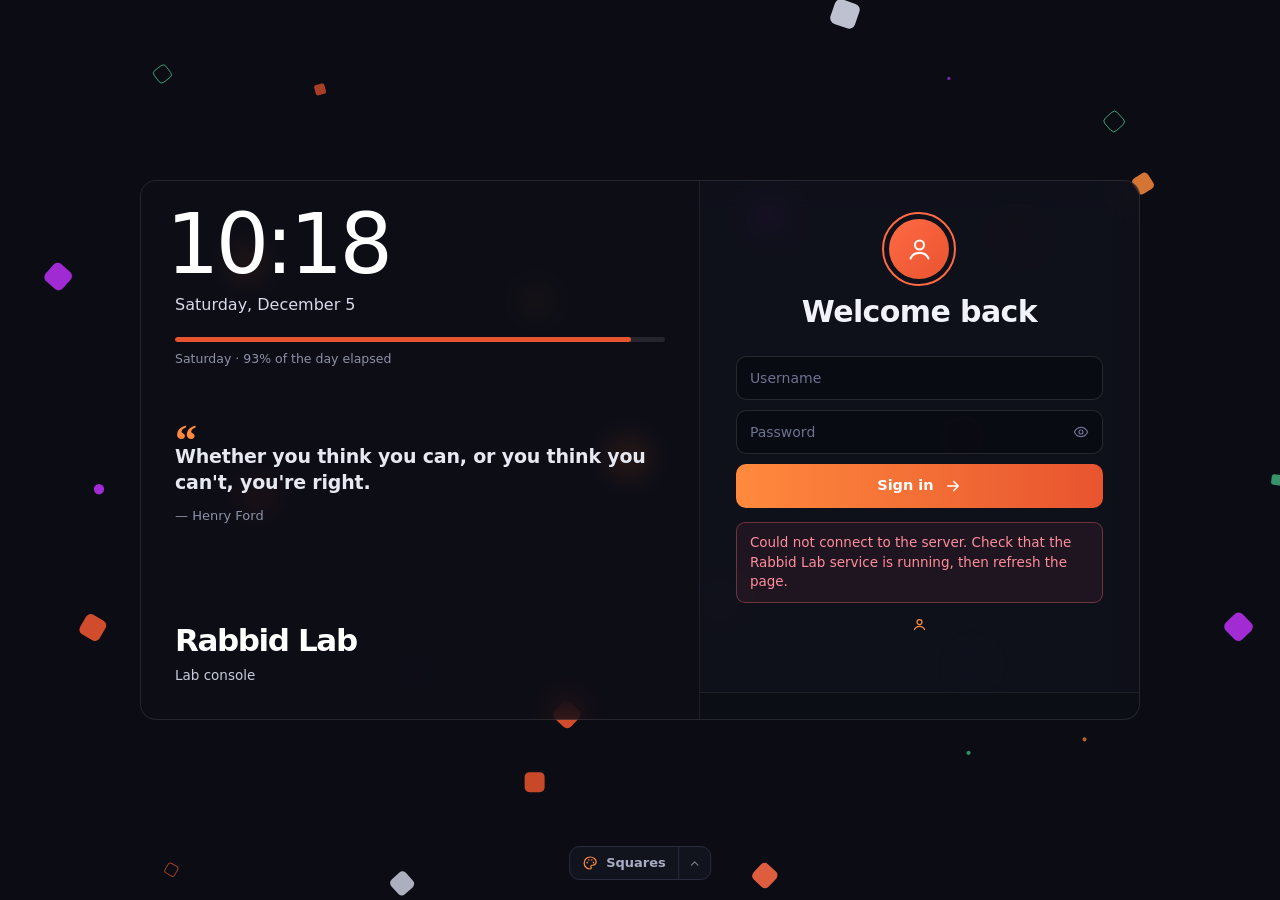
==== commit b302e7df: "Sign-in warns when no domain controller answers: VPN, DNS or no route (1.1.355)" ====
--- a/Src/RabbidLab.Server/wwwroot/signin.html
+++ b/Src/RabbidLab.Server/wwwroot/signin.html
@@ -28,6 +28,7 @@
   <symbol id="i-eye" viewBox="0 0 24 24" fill="none" stroke="currentColor" stroke-width="1.8" stroke-linecap="round" stroke-linejoin="round"><path d="M2 12s3.6-7 10-7 10 7 10 7-3.6 7-10 7S2 12 2 12Z"/><circle cx="12" cy="12" r="3"/></symbol>
   <symbol id="i-eye-off" viewBox="0 0 24 24" fill="none" stroke="currentColor" stroke-width="1.8" stroke-linecap="round" stroke-linejoin="round"><path d="M3 3l18 18M10.6 5.1A10.8 10.8 0 0 1 12 5c6.4 0 10 7 10 7a17.6 17.6 0 0 1-3.2 4.1M6.6 6.6C3.7 8.5 2 12 2 12s3.6 7 10 7a10.4 10.4 0 0 0 5.4-1.6M9.9 9.9a3 3 0 0 0 4.2 4.2"/></symbol>
   <symbol id="i-clock" viewBox="0 0 24 24" fill="none" stroke="currentColor" stroke-width="1.8" stroke-linecap="round" stroke-linejoin="round"><circle cx="12" cy="12" r="9"/><path d="M12 7v5l3 2"/></symbol>
+  <symbol id="i-alert" viewBox="0 0 24 24" fill="none" stroke="currentColor" stroke-width="1.8" stroke-linecap="round" stroke-linejoin="round"><path d="M12 3l10 18H2z"/><path d="M12 10v5M12 18h.01"/></symbol>
   <symbol id="i-info" viewBox="0 0 24 24" fill="none" stroke="currentColor" stroke-width="1.8" stroke-linecap="round" stroke-linejoin="round"><circle cx="12" cy="12" r="9"/><path d="M12 11v5M12 8h.01"/></symbol>
   <symbol id="i-check" viewBox="0 0 24 24" fill="none" stroke="currentColor" stroke-width="2" stroke-linecap="round" stroke-linejoin="round"><path d="M5 12.5l4.5 4.5L19 7.5"/></symbol>
   <symbol id="i-down" viewBox="0 0 24 24" fill="none" stroke="currentColor" stroke-width="2" stroke-linecap="round" stroke-linejoin="round"><path d="M6 9l6 6 6-6"/></symbol>
@@ -63,6 +64,8 @@
       <h2 id="heading">Welcome back</h2>
       <p class="card-lead" id="lead"></p>
       <p class="auth-note" id="idle-note" role="status" hidden><svg aria-hidden="true"><use href="#i-clock"/></svg><span id="idle-text"></span></p>
+      <!-- No domain controller answers: why, when the server can tell (signin.js, DomainFinder.WhyNone). -->
+      <p class="auth-note net-note" id="net-note" role="alert" hidden><svg aria-hidden="true"><use href="#i-alert"/></svg><span><b id="net-head"></b> <span id="net-text"></span></span></p>
       <p class="auth-note" id="declined-note" role="status" hidden><svg aria-hidden="true"><use href="#i-info"/></svg><span>You declined the Use at your own risk notice, so Rabbid Lab can't be used. <button type="button" class="note-link" id="declined-read">Read the notice</button></span></p>
       <p class="auth-error plain-note" id="plain-note" role="alert" hidden></p>
 
--- a/Src/RabbidLab.Server/wwwroot/Assets/console.css
+++ b/Src/RabbidLab.Server/wwwroot/Assets/console.css
@@ -213,7 +213,7 @@
 .al-count { margin: 0 0 4px; color: var(--muted); font-size: 13px; }
 .al-count b { color: #D7DAE8; }
 .al-day { margin: 18px 0 4px; color: #9DA1B3; font-size: 11px; font-weight: 700; letter-spacing: .08em; text-transform: uppercase; }
-.al-row { display: grid; grid-template-columns: 28px minmax(0, 1fr) auto; align-items: center; gap: 12px; min-height: 52px; padding: 6px 4px; border-bottom: 1px solid var(--line); }
+.al-row { display: grid; grid-template-columns: 18px 28px minmax(0, 1fr) auto; align-items: center; gap: 12px; min-height: 52px; padding: 6px 4px; border-bottom: 1px solid var(--line); cursor: pointer; }
 .al-row.kid { min-height: 40px; padding-left: 40px; background: #0E1019; }
 .al-ic { display: grid; place-items: center; width: 28px; height: 28px; border-radius: 8px; background: color-mix(in srgb, var(--c) 14%, transparent); color: var(--c); }
 .al-ic svg { width: 15px; height: 15px; }
@@ -226,6 +226,28 @@
 .al-bad { padding: 1px 7px; border-radius: 5px; background: rgba(255, 107, 125, .12); color: var(--red); font-size: 11.5px; font-weight: 700; }
 .al-more { display: flex; align-items: center; gap: 12px; margin-top: 14px; color: var(--muted); font-size: 13px; }
 .al-more:empty { display: none; }
+/* Its ticks, Actions over them, rows that open the side panel, and a change's values before and after there. */
+.al-tools .al-act { display: inline-flex; align-items: center; gap: 7px; height: 36px; white-space: nowrap; }
+.al-tools .al-act .chev { width: 12px; height: 12px; color: #8B90A5; }
+.al-tools .al-act:disabled { opacity: .45; cursor: default; }
+.al-act .cnt { display: inline-grid; min-width: 19px; height: 19px; place-items: center; padding: 0 6px; border-radius: 999px; background: var(--accent); color: #fff; font-size: 11px; font-weight: 700; }
+.al-act .cnt[hidden] { display: none; }
+.al-row:hover { background: #121523; }
+.al-row.dw-on { background: #171B2C; }
+.al-row .tk { display: grid; place-items: center; align-self: stretch; cursor: pointer; }
+.al-row .tk input { margin: 0; accent-color: var(--accent); }
+.al-row.al-head { grid-template-columns: 18px minmax(0, 1fr); min-height: 34px; color: var(--muted); font-size: 12.5px; cursor: default; }
+.al-row.al-head:hover { background: none; }
+.al-r .ubadge { margin: 0; }
+.al-why { display: flex; align-items: flex-start; gap: 8px; padding: 10px 12px; border: 1px solid var(--line); border-radius: 10px; background: #0F111A; line-height: 1.45; }
+.al-why svg { flex: none; width: 15px; height: 15px; margin-top: 1px; color: #8B90A5; }
+.al-diff { width: 100%; border-collapse: collapse; font-size: 14px; }
+.al-diff th { padding: 0 12px 8px 0; border-bottom: 1px solid var(--line); color: #9DA1B3; font-size: 12.5px; font-weight: 600; text-align: left; }
+.al-diff td { padding: 10px 12px 10px 0; border-bottom: 1px solid #171A27; color: var(--title); vertical-align: top; overflow-wrap: anywhere; }
+.al-diff tr:last-child td { border-bottom: 0; }
+.al-diff td:first-child { width: 30%; color: #9DA1B3; }
+.al-diff td.was { color: #FF9DA9; }
+.al-diff td.now { color: #7FE0B3; }
 /* A page with a sub-menu: the flask, its contents in the accent colour. Its sub-menu shows while it's open. */
 .all-flask { fill: none; stroke: currentColor; stroke-width: 1.8; stroke-linecap: round; stroke-linejoin: round; }
 .all-flask .liquid { fill: var(--accent-line); stroke: none; }
@@ -264,21 +286,7 @@
 
 /* The flask that foams while something loads, and the cover that holds it over a form. */
 .flask { width: 96px; height: 96px; overflow: visible; }
-/* Placeholders while a page's first read is under way: grey blocks the shape of what's coming, pulsing (R.skeleton). */
-.sk { display: block; border-radius: 6px; background: #1C1F2D; animation: sk-pulse 1.2s ease-in-out infinite; }
-@keyframes sk-pulse { 50% { opacity: .45; } }
-@media (prefers-reduced-motion: reduce) { .sk { animation: none; } }
-.sk-head { width: 90px; height: 11px; margin: 4px 0 14px; }
-.sk-tiles { display: grid; grid-template-columns: repeat(auto-fill, minmax(250px, 1fr)); gap: 10px; }
-.sk-tile { display: flex; align-items: center; gap: 14px; height: 82px; padding: 0 16px; border: 1px solid var(--line); border-radius: 12px; background: var(--panel); }
-.sk-tile .sq { flex: none; width: 42px; height: 42px; border-radius: 11px; }
-.sk-lines { display: grid; gap: 8px; flex: 1; min-width: 0; }
-.sk-lines .sk, .sk-row .end { height: 11px; }
-.sk-row { display: grid; grid-template-columns: 28px minmax(0, 1fr) 70px; align-items: center; gap: 12px; min-height: 52px; padding: 6px 4px; border-bottom: 1px solid var(--line); }
-.sk-row .sq { width: 28px; height: 28px; border-radius: 8px; }
-.sk-num { display: inline-block; width: 70px; height: 30px; border-radius: 8px; vertical-align: middle; }
-.sk-text { display: inline-block; width: 150px; height: 12px; vertical-align: middle; }
-.sk.w30 { width: 30%; } .sk.w45 { width: 45%; } .sk.w60 { width: 60%; } .sk.w75 { width: 75%; }
+/* Placeholders while a first read is under way are the skeleton engine's (skeleton.css). */
 /* The flask's liquid and foam take the accent. */
 .flask-a { stop-color: var(--accent-soft); }
 .flask-b { stop-color: var(--accent); }
@@ -1294,32 +1302,3 @@
 @keyframes dock-in { from { opacity: 0; transform: translate(-50%, -6px); } }
 @media (prefers-reduced-motion: reduce) { .dock { animation: none; } }
 
-/* Signed out when idle (console.js lock): the sign-in background over the whole window, the page kept as it was under it,
-   and a short card for the password, in the sign-in card's style (style.js, the signin part). It fades away on Unlock. */
-dialog.lock { position: fixed; inset: 0; width: 100vw; height: 100vh; max-width: none; max-height: none; margin: 0; padding: 0; overflow: hidden; border: 0;
-  background: var(--night); color: var(--text); transition: opacity .45s ease; }
-dialog.lock[open] { display: grid; place-items: center; }
-dialog.lock::backdrop { background: var(--night); }
-dialog.lock.out { opacity: 0; }
-dialog.lock:focus-visible { outline: none; }
-.lock-bg { position: absolute; inset: 0; width: 100%; height: 100%; }
-.lock-card { position: relative; display: grid; justify-items: center; width: min(400px, calc(100vw - 32px)); padding: 30px 32px 22px; text-align: center;
-  border: 1px solid var(--sty-signin-edge, var(--line)); border-radius: 18px; background: var(--sty-signin-bg, #11131D); backdrop-filter: var(--sty-signin-blur, none); }
-.lock-av { display: grid; place-items: center; width: 56px; height: 56px; border-radius: 50%; background: linear-gradient(135deg, var(--accent-line), var(--accent)); color: #fff;
-  outline: 2px solid var(--accent-line); outline-offset: 4px; }
-.lock-av svg { width: 26px; height: 26px; }
-.lock-card h2 { margin: 16px 0 0; color: #fff; font: 750 24px/1.2 "Segoe UI Variable Display", "Segoe UI", system-ui, sans-serif; letter-spacing: -.01em; }
-.lock-lead { margin: 6px 0 14px; color: var(--muted); font-size: 13.5px; line-height: 1.45; }
-.lock-who { display: flex; flex-wrap: wrap; justify-content: center; align-items: baseline; gap: 8px; margin: 0 0 6px; }
-.lock-who b { color: #fff; font-weight: 650; }
-.lock-who span { color: var(--muted); font-size: 13px; }
-.lock-box { width: 100%; height: 42px; margin-top: 8px; }
-.lock-card .pw-wrap { width: 100%; }
-.lock-card .pw-wrap[hidden] { display: none; } /* the eye that shows the password (reveal.js) wraps the box */
-.lock-card .pw-wrap .lock-box { margin-top: 8px; }
-.lock-box[hidden] { display: none; }
-.lock-error { margin: 10px 0 0; color: var(--red); font-size: 13px; line-height: 1.4; }
-.lock-error[hidden] { display: none; }
-.lock-go { width: 100%; height: 42px; margin-top: 12px; }
-.lock-other { margin-top: 10px; padding: 6px 8px; border: 0; border-radius: 7px; background: none; color: #9DA2B8; font-size: 13px; cursor: pointer; }
-.lock-other:hover { background: rgba(255, 255, 255, .06); color: #fff; }
--- a/Src/RabbidLab.Server/wwwroot/Assets/signin.css
+++ b/Src/RabbidLab.Server/wwwroot/Assets/signin.css
@@ -118,6 +118,10 @@
   color: #E6E8F2; font-size: 13.5px; line-height: 1.45; }
 .auth-note[hidden] { display: none; }
 .auth-note svg { flex: none; width: 17px; height: 17px; color: #F2BE6B; }
+/* No domain controller answers: the same box, with an amber edge, the icon at the top and a bold title. */
+.auth-note.net-note { align-items: flex-start; border-color: rgba(242, 190, 107, .35); }
+.auth-note.net-note svg { margin-top: 1px; }
+.auth-note.net-note b { color: #fff; font-weight: 650; }
 /* Local account or Active Directory: a link under the button, close under the domain line when that shows, with an icon of
    what it switches to. */
 .other-kind { align-self: center; margin-top: 10px; padding: 4px 8px; border: 0; background: transparent; color: var(--muted); font-size: 13.5px; font-weight: 600; }
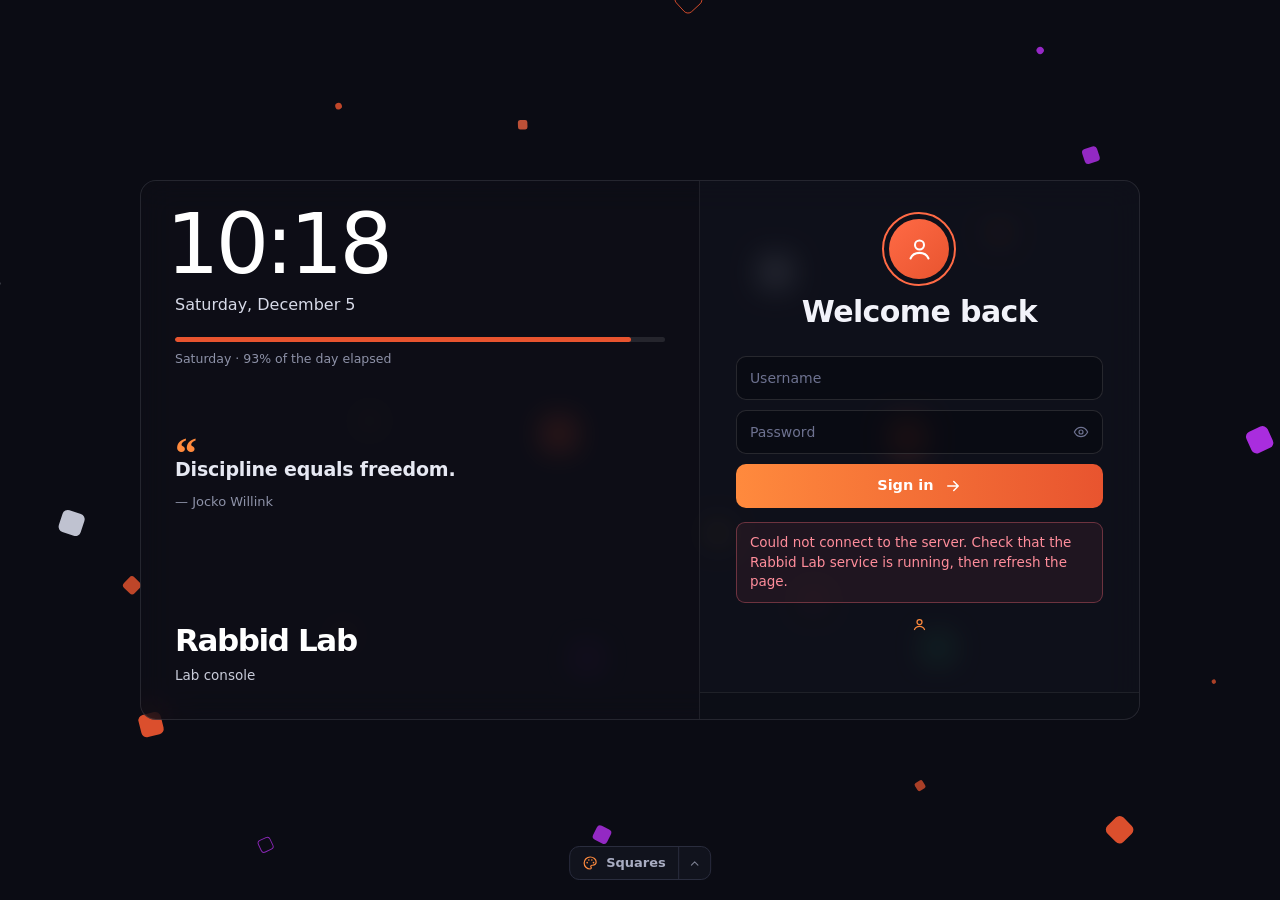
==== commit bc4c1009: "Sign-in: Caps Lock note inside the password box, so the page stops jumping (1.1.374)" ====
--- a/Src/RabbidLab.Server/wwwroot/signin.html
+++ b/Src/RabbidLab.Server/wwwroot/signin.html
@@ -73,10 +73,8 @@
            The 6-digit code box shows only for an administrator unlocking a locked name. -->
       <form id="local-form" novalidate>
         <div class="input"><input id="local-user" placeholder=" " autocomplete="username" spellcheck="false"><label class="fld" for="local-user">Username</label></div>
-        <div class="input"><input id="local-password" type="password" placeholder=" " autocomplete="current-password"><label class="fld" for="local-password" id="local-password-label">Password</label><button type="button" class="end" data-reveal="local-password" aria-label="Show password"><svg class="eye-open"><use href="#i-eye"/></svg><svg class="eye-shut"><use href="#i-eye-off"/></svg></button></div>
-        <p class="caps" id="local-password-caps" hidden>Caps Lock is on</p>
-        <div class="input" id="confirm-row" hidden><input id="local-confirm" type="password" placeholder=" " autocomplete="new-password"><label class="fld" for="local-confirm" id="confirm-label">Confirm password</label><button type="button" class="end" data-reveal="local-confirm" aria-label="Show password"><svg class="eye-open"><use href="#i-eye"/></svg><svg class="eye-shut"><use href="#i-eye-off"/></svg></button></div>
-        <p class="caps" id="local-confirm-caps" hidden>Caps Lock is on</p>
+        <div class="input"><input id="local-password" type="password" placeholder=" " autocomplete="current-password"><label class="fld" for="local-password" id="local-password-label">Password</label><span class="caps" id="local-password-caps" hidden>Caps Lock is on</span><button type="button" class="end" data-reveal="local-password" aria-label="Show password"><svg class="eye-open"><use href="#i-eye"/></svg><svg class="eye-shut"><use href="#i-eye-off"/></svg></button></div>
+        <div class="input" id="confirm-row" hidden><input id="local-confirm" type="password" placeholder=" " autocomplete="new-password"><label class="fld" for="local-confirm" id="confirm-label">Confirm password</label><span class="caps" id="local-confirm-caps" hidden>Caps Lock is on</span><button type="button" class="end" data-reveal="local-confirm" aria-label="Show password"><svg class="eye-open"><use href="#i-eye"/></svg><svg class="eye-shut"><use href="#i-eye-off"/></svg></button></div>
         <div class="input" id="local-code-box" hidden><input id="local-code" inputmode="numeric" maxlength="7" placeholder=" " autocomplete="one-time-code" spellcheck="false"><label class="fld" for="local-code">6-digit code</label></div>
         <button class="go" type="submit" id="local-go">Sign in</button>
         <!-- Signing in with a local account where a domain is set up too: said under the button, where the domain line sits. -->
@@ -96,8 +94,7 @@
           </div>
         </div>
         <div class="input"><input id="ad-user" placeholder=" " autocomplete="username" spellcheck="false"><label class="fld" for="ad-user">Username</label></div>
-        <div class="input"><input id="ad-password" type="password" placeholder=" " autocomplete="current-password"><label class="fld" for="ad-password">Password</label><button type="button" class="end" data-reveal="ad-password" aria-label="Show password"><svg class="eye-open"><use href="#i-eye"/></svg><svg class="eye-shut"><use href="#i-eye-off"/></svg></button></div>
-        <p class="caps" id="ad-password-caps" hidden>Caps Lock is on</p>
+        <div class="input"><input id="ad-password" type="password" placeholder=" " autocomplete="current-password"><label class="fld" for="ad-password">Password</label><span class="caps" id="ad-password-caps" hidden>Caps Lock is on</span><button type="button" class="end" data-reveal="ad-password" aria-label="Show password"><svg class="eye-open"><use href="#i-eye"/></svg><svg class="eye-shut"><use href="#i-eye-off"/></svg></button></div>
         <div class="input" id="ad-code-box" hidden><input id="ad-code" inputmode="numeric" maxlength="7" placeholder=" " autocomplete="one-time-code" spellcheck="false"><label class="fld" for="ad-code">6-digit code</label></div>
         <button class="go" type="submit" id="ad-go">Sign in</button>
         <!-- Signing in: where it signs in, under the button; Change opens the domains and controllers above. -->
--- a/Src/RabbidLab.Server/wwwroot/Assets/console.css
+++ b/Src/RabbidLab.Server/wwwroot/Assets/console.css
@@ -761,7 +761,7 @@
 button:hover { background: #222536; }
 button:disabled { opacity: .5; cursor: default; }
 /* Hints (data-tip, and any title): one box in the console's look, drawn by console.js at the element: quick to show, gone at once. */
-.tipbox { position: fixed; z-index: 2147483000; max-width: min(340px, calc(100vw - 16px)); padding: 6px 10px; border: 1px solid var(--line-strong); border-radius: 8px;
+.tipbox { position: fixed; inset: auto; z-index: 2147483000; max-width: min(340px, calc(100vw - 16px)); margin: 0; overflow: visible; padding: 6px 10px; border: 1px solid var(--line-strong); border-radius: 8px;
   background: #141725; box-shadow: 0 12px 30px rgba(0, 0, 0, .55); color: var(--title); font: 600 12.5px/1.45 "Segoe UI", system-ui, sans-serif; overflow-wrap: anywhere;
   pointer-events: none; opacity: 0; translate: 0 -3px; transition: opacity .05s, translate .05s; }
 .tipbox.show { opacity: 1; translate: 0 0; }
--- a/Src/RabbidLab.Server/wwwroot/Assets/signin.css
+++ b/Src/RabbidLab.Server/wwwroot/Assets/signin.css
@@ -72,7 +72,9 @@
 .input .end svg { width: 16px; height: 16px; }
 .input .end.on .eye-open, .input .end:not(.on) .eye-shut { display: none; }
 /* Caps Lock on while typing a password. */
-.caps { margin: -6px 0 10px 2px; font-size: 12px; color: var(--amber); }
+/* Caps Lock, inside the password box beside the eye: showing or hiding it never moves the page. */
+.input .caps { position: absolute; right: 44px; margin: 0; color: var(--amber); font-size: 12px; font-weight: 650; pointer-events: none; }
+.input:has(.caps:not([hidden])) input { padding-right: 150px; }
 
 /* The domain controller box: picked from the list only, with which one Automatic uses now on the right. */
 .input.server input { padding-right: 140px; cursor: pointer; caret-color: transparent; }
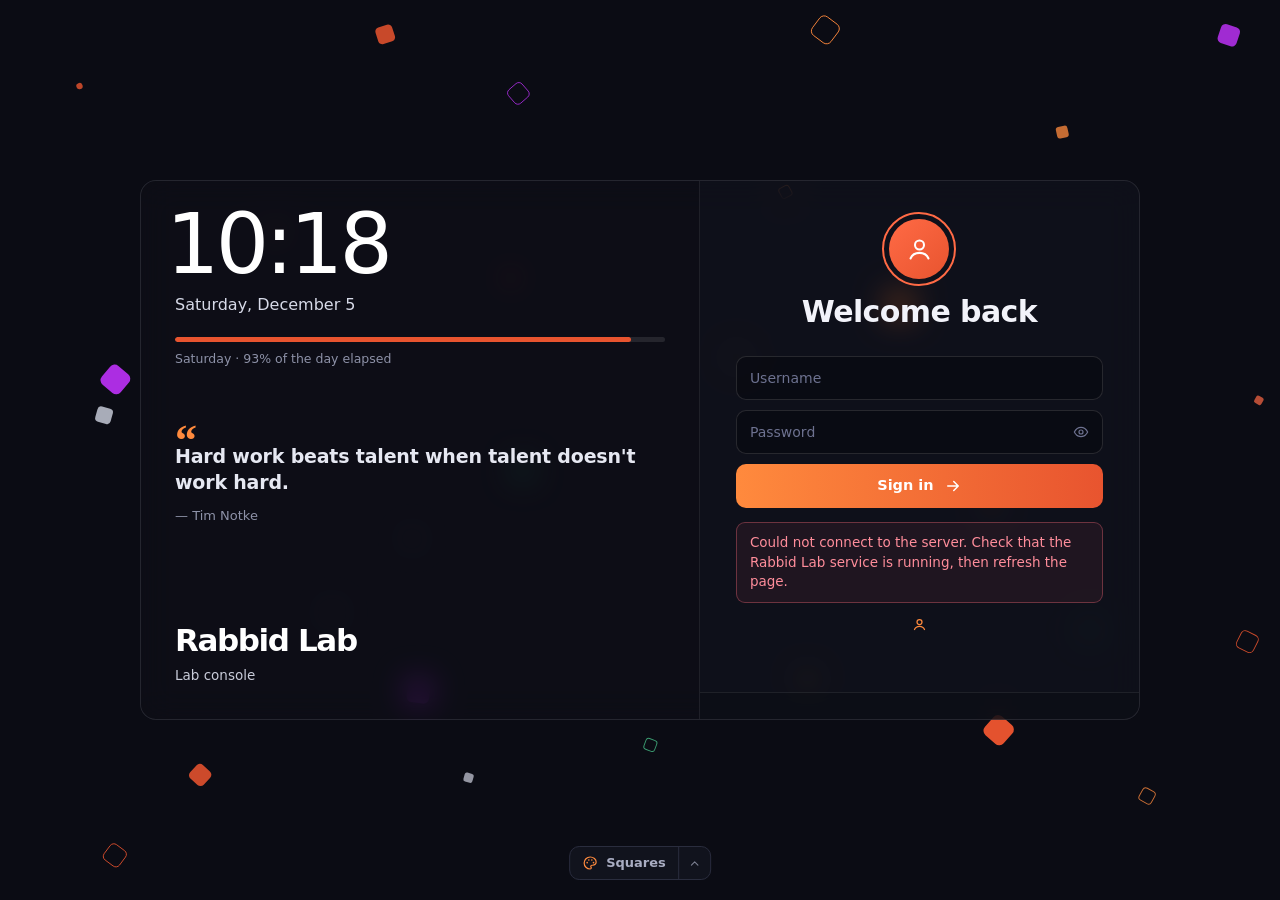
==== commit a486da0a: "Dev: Skip MFA works from any computer (1.1.379) While Settings, Developer, Skip MFA is on, the sign-" ====
--- a/Src/RabbidLab.Server/wwwroot/signin.html
+++ b/Src/RabbidLab.Server/wwwroot/signin.html
@@ -110,7 +110,7 @@
           <p class="mfa-key">Can't scan the code? Enter this key in the app instead:<code id="mfa-secret"></code></p>
         </div>
         <div class="input" id="mfa-code-box"><input id="mfa-code" inputmode="numeric" maxlength="7" placeholder=" " autocomplete="one-time-code" spellcheck="false"><label class="fld" for="mfa-code" id="mfa-code-label">6-digit code</label></div>
-        <label class="mfa-skip" id="mfa-skip-row" hidden><input type="checkbox" id="mfa-skip"><span>Skip MFA this time <small>Dev build only, on this computer</small></span></label>
+        <label class="mfa-skip" id="mfa-skip-row" hidden><input type="checkbox" id="mfa-skip"><span>Skip MFA this time <small>Dev build only</small></span></label>
         <button class="go" type="submit" id="mfa-go">Verify</button>
       </form>
 
--- a/Src/RabbidLab.Server/wwwroot/Assets/signin.css
+++ b/Src/RabbidLab.Server/wwwroot/Assets/signin.css
@@ -207,7 +207,7 @@
   .side-name { padding: 16px 20px 14px; }
   .card-body, .card-foot { padding-left: 20px; padding-right: 20px; }
 }
-/* Skip MFA this time: Rabbid Lab Dev, in a browser on the server itself. */
+/* Skip MFA this time: Rabbid Lab Dev, while Settings, Developer allows it. */
 .mfa-skip { display: flex; align-items: center; gap: 10px; margin: 2px 0 14px; color: var(--text); font-size: 14px; cursor: pointer; }
 .mfa-skip[hidden] { display: none; }
 .mfa-skip small { display: block; color: var(--muted); font-size: 12px; }
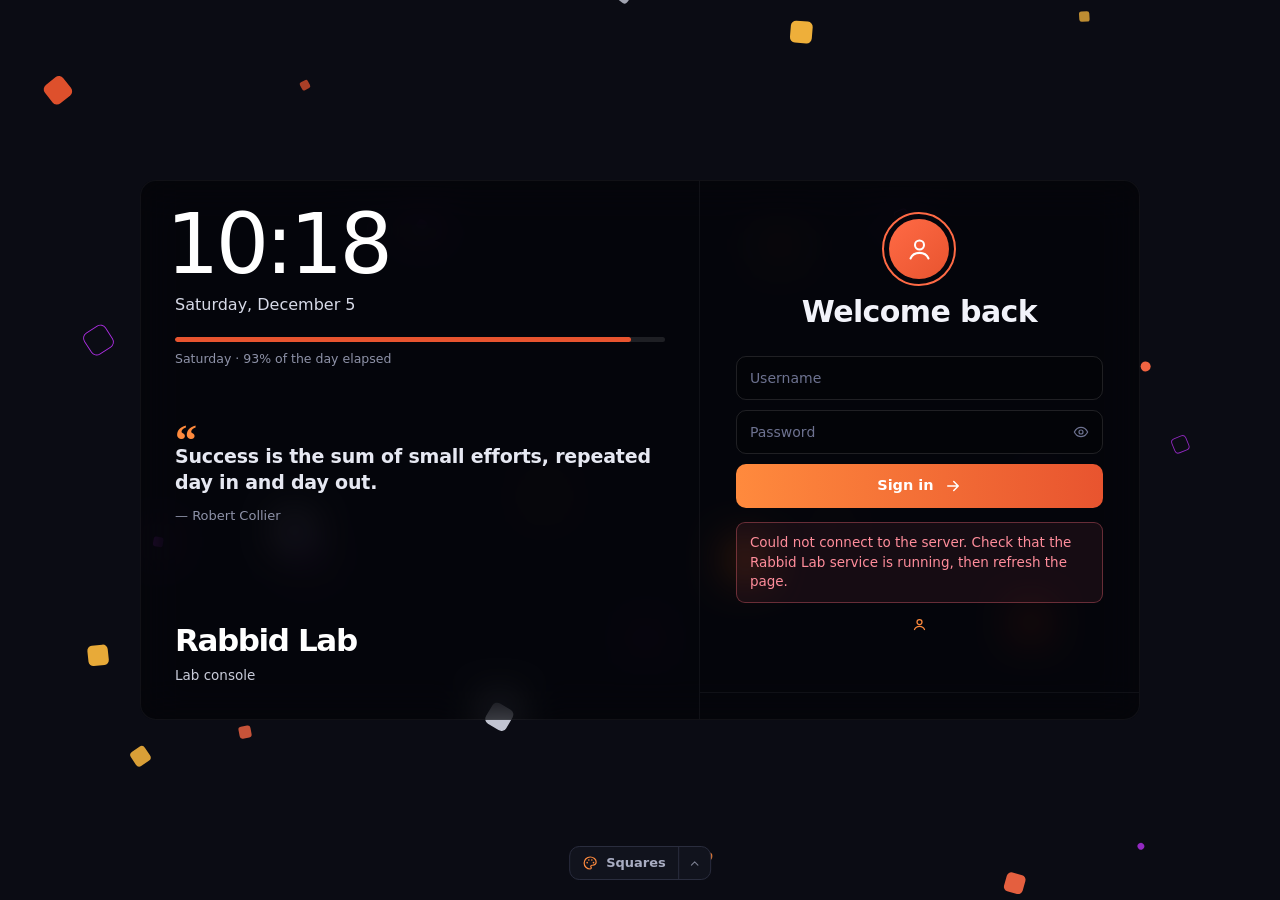
==== commit 5cfb4f80: "Sign-in page: the name of each box sits on its top line, and Black glass has more blur (1.1.384)" ====
--- a/Src/RabbidLab.Server/wwwroot/signin.html
+++ b/Src/RabbidLab.Server/wwwroot/signin.html
@@ -69,7 +69,8 @@
       <p class="auth-note" id="declined-note" role="status" hidden><svg aria-hidden="true"><use href="#i-info"/></svg><span>You declined the Use at your own risk notice, so Rabbid Lab can't be used. <button type="button" class="note-link" id="declined-read">Read the notice</button></span></p>
       <p class="auth-error plain-note" id="plain-note" role="alert" hidden></p>
 
-      <!-- Each box's name sits in it and moves up small once it has focus or something in it (placeholder " " tells which).
+      <!-- Each box's name starts in it and moves up onto the box's top line once it has focus or something in it (an empty
+           box shows its placeholder, which tells which). signin.js gives each box the line the name sits on.
            The 6-digit code box shows only for an administrator unlocking a locked name. -->
       <form id="local-form" novalidate>
         <div class="input"><input id="local-user" placeholder=" " autocomplete="username" spellcheck="false"><label class="fld" for="local-user">Username</label></div>
@@ -85,7 +86,7 @@
         <!-- Setting up, or signing in after Change: the domains it may sign in from, and their controllers. -->
         <div id="ad-where">
           <div class="combo">
-            <div class="input"><input id="ad-domain" role="combobox" aria-expanded="false" aria-controls="domain-list" aria-autocomplete="list" placeholder=" " autocomplete="off" spellcheck="false" data-1p-ignore data-lpignore="true" data-bwignore><label class="fld" for="ad-domain">Domain, such as home.lan</label><button type="button" class="end" id="domain-open" tabindex="-1" aria-label="Show domains"><svg><use href="#i-down"/></svg></button></div>
+            <div class="input"><input id="ad-domain" role="combobox" aria-expanded="false" aria-controls="domain-list" aria-autocomplete="list" placeholder="home.lan" autocomplete="off" spellcheck="false" data-1p-ignore data-lpignore="true" data-bwignore><label class="fld" for="ad-domain">Domain</label><button type="button" class="end" id="domain-open" tabindex="-1" aria-label="Show domains"><svg><use href="#i-down"/></svg></button></div>
             <ul class="combo-list" id="domain-list" role="listbox" hidden></ul>
           </div>
           <div class="combo">
--- a/Src/RabbidLab.Server/wwwroot/Assets/signin.css
+++ b/Src/RabbidLab.Server/wwwroot/Assets/signin.css
@@ -54,16 +54,26 @@
 .context .change { padding: 0; border: 0; background: transparent; color: var(--accent-soft); font-size: 13px; font-weight: 600; }
 .context .change:hover { background: transparent; text-decoration: underline; text-underline-offset: 3px; }
 
-/* A box: its name sits in it, and moves up small once the box has focus or something in it (the box's placeholder is a
-   space, so :placeholder-shown says when it's empty). */
+/* A box: its name starts in it and, once the box has focus or something in it, moves up onto the box's top line, into a
+   gap in the line, so what is typed has the whole box (:placeholder-shown says when the box is empty). The line is not the
+   input's own border but a fieldset over it (.in-line, made by signin.js): its legend holds the name's words unseen and
+   opens the gap, as wide as the name. A box's example, such as home.lan, shows as its hint only while the box has focus. */
 .input { position: relative; display: flex; align-items: center; margin-bottom: 10px; }
 .input[hidden] { display: none; }
-.input input { width: 100%; height: 44px; padding: 16px 42px 3px 13px; border: 1px solid var(--line-strong); border-radius: 10px; background: #0C0E17;
-  color: var(--title); font: inherit; font-size: 14px; transition: border-color .15s; }
-.input input:focus { outline: none; border-color: var(--accent); }
+.input input { width: 100%; height: 44px; padding: 0 42px 0 14px; border: 1px solid transparent; border-radius: 10px; background: #0C0E17;
+  color: var(--title); font: inherit; font-size: 14px; }
+.input input:focus { outline: none; }
+.input input::placeholder { color: transparent; }
+.input input:focus::placeholder { color: #565B76; }
+.in-line { position: absolute; inset: -6px 0 0; min-width: 0; margin: 0; padding: 0 9px; border: 1px solid var(--line-strong); border-radius: 10px; pointer-events: none; transition: border-color .15s; }
+.in-line legend { display: block; width: auto; max-width: .01px; height: 12px; padding: 0; overflow: hidden; font-size: 11px; font-weight: 600; line-height: 12px; white-space: nowrap; visibility: hidden;
+  transition: max-width .12s; }
+.in-line legend span { display: inline-block; padding: 0 5px; }
+.input input:focus ~ .in-line { border-color: var(--accent); }
+.input input:focus ~ .in-line legend, .input input:not(:placeholder-shown) ~ .in-line legend { max-width: 100%; }
 .fld { position: absolute; left: 14px; top: 12px; max-width: calc(100% - 64px); overflow: hidden; color: #6D7290; font-size: 14px; line-height: 20px;
-  white-space: nowrap; text-overflow: ellipsis; pointer-events: none; transition: top .15s, font-size .15s, color .15s; }
-.input input:focus + .fld, .input input:not(:placeholder-shown) + .fld { top: 4px; color: #8E92A8; font-size: 10.5px; font-weight: 600; line-height: 14px; }
+  white-space: nowrap; text-overflow: ellipsis; pointer-events: none; transition: top .15s, left .15s, font-size .15s, color .15s; }
+.input input:focus + .fld, .input input:not(:placeholder-shown) + .fld { top: -7px; left: 10px; padding: 0 5px; color: #8E92A8; font-size: 11px; font-weight: 600; line-height: 14px; }
 .input input:focus + .fld { color: var(--accent-soft); }
 /* Browser autofill paints the box: the box's own colour instead. */
 .input input:-webkit-autofill { -webkit-box-shadow: 0 0 0 1000px #0C0E17 inset !important; -webkit-text-fill-color: var(--title) !important; }
@@ -219,7 +229,8 @@
 html[data-si-card="whole"][data-sty-signin] .signin-card { border-color: var(--sty-signin-edge); background: var(--sty-signin-bg); backdrop-filter: var(--sty-signin-blur); }
 html[data-si-card="whole"][data-sty-signin] .side { border-right-color: rgba(255, 255, 255, .08); background: rgba(6, 7, 12, .22); }
 html[data-si-card="whole"][data-sty-signin] .card-foot { border-top-color: rgba(255, 255, 255, .08); background: rgba(6, 7, 12, .14); }
-html[data-sty-signin] .input input, html[data-sty-signin] .foot-pill { border-color: rgba(255, 255, 255, .12); background: rgba(6, 7, 12, .5); }
+html[data-sty-signin] .input input, html[data-sty-signin] .foot-pill { background: rgba(6, 7, 12, .5); }
+html[data-sty-signin] .in-line, html[data-sty-signin] .foot-pill { border-color: rgba(255, 255, 255, .12); }
 /* Open left side: the clock, the quote and the name straight on the background; only the form is a card. */
 html[data-si-card="open"] .signin-card { overflow: visible; border-color: transparent; background: none; }
 html[data-si-card="open"] .side { border: 0; background: none; text-shadow: 0 1px 12px rgba(0, 0, 0, .5); }
@@ -230,6 +241,22 @@
 html[data-si-card="split"][data-sty-signin] .signin-card { border-color: var(--sty-signin-edge); background: none; }
 html[data-si-card="split"][data-sty-signin] .side { background: var(--sty-signin-bg); backdrop-filter: var(--sty-signin-blur); }
 html[data-si-card="split"][data-sty-signin] .card-body, html[data-si-card="split"][data-sty-signin] .card-foot { background: #11131D; }
+/* Black glass, the card's style unless the lab picks another: one even sheet of glass. The left side and the foot get no
+   shade of their own, and the boxes are a shade darker than the card with a line a little brighter than its edge. */
+html[data-si-card="whole"][data-sty-signin="black"] .side { border-right-color: var(--sty-signin-edge); background: none; }
+html[data-si-card="whole"][data-sty-signin="black"] .card-foot { border-top-color: var(--sty-signin-edge); background: none; }
+html[data-sty-signin="black"] .input input, html[data-sty-signin="black"] .foot-pill { background: rgb(0 0 0 / .28); }
+html[data-sty-signin="black"] .in-line, html[data-sty-signin="black"] .foot-pill { border-color: color-mix(in srgb, var(--sty-signin-edge), rgb(255 255 255 / .18)); }
+/* The lists under Domain and Domain controller, where the form is in a style: the card's own colour, solid and a touch
+   lighter, so nothing behind shows through and no second blur is redrawn as the background moves. The rows light up with
+   a faint band, and the arrow and the eye brighten with no box behind them. */
+html[data-sty-signin]:not([data-si-card="split"]) .combo-list { border-color: color-mix(in srgb, var(--sty-signin-edge), rgb(255 255 255 / .18)); background: color-mix(in srgb, rgb(from var(--sty-signin-bg) r g b / 1), white 4%); }
+html[data-sty-signin]:not([data-si-card="split"]) .combo-list li.active, html[data-sty-signin]:not([data-si-card="split"]) .combo-list li:not(.empty):hover { background: rgb(255 255 255 / .07); }
+html[data-sty-signin]:not([data-si-card="split"]) .input .end:hover { background: none; color: var(--title); }
+/* The arrow turns over while its list is open. */
+.combo .end svg { transition: transform .15s; }
+.combo:has(.combo-list:not([hidden])) .end { color: var(--title); }
+.combo:has(.combo-list:not([hidden])) .end svg { transform: rotate(180deg); }
 /* Size: the left side grows most; the words and boxes stay the same size. The card's top moves up by half of what it grew. */
 @media (min-width: 901px) {
   html[data-si-size="larger"] .signin-card { grid-template-columns: minmax(0, 560fr) minmax(0, 440fr); max-width: 1000px; min-height: 540px; }
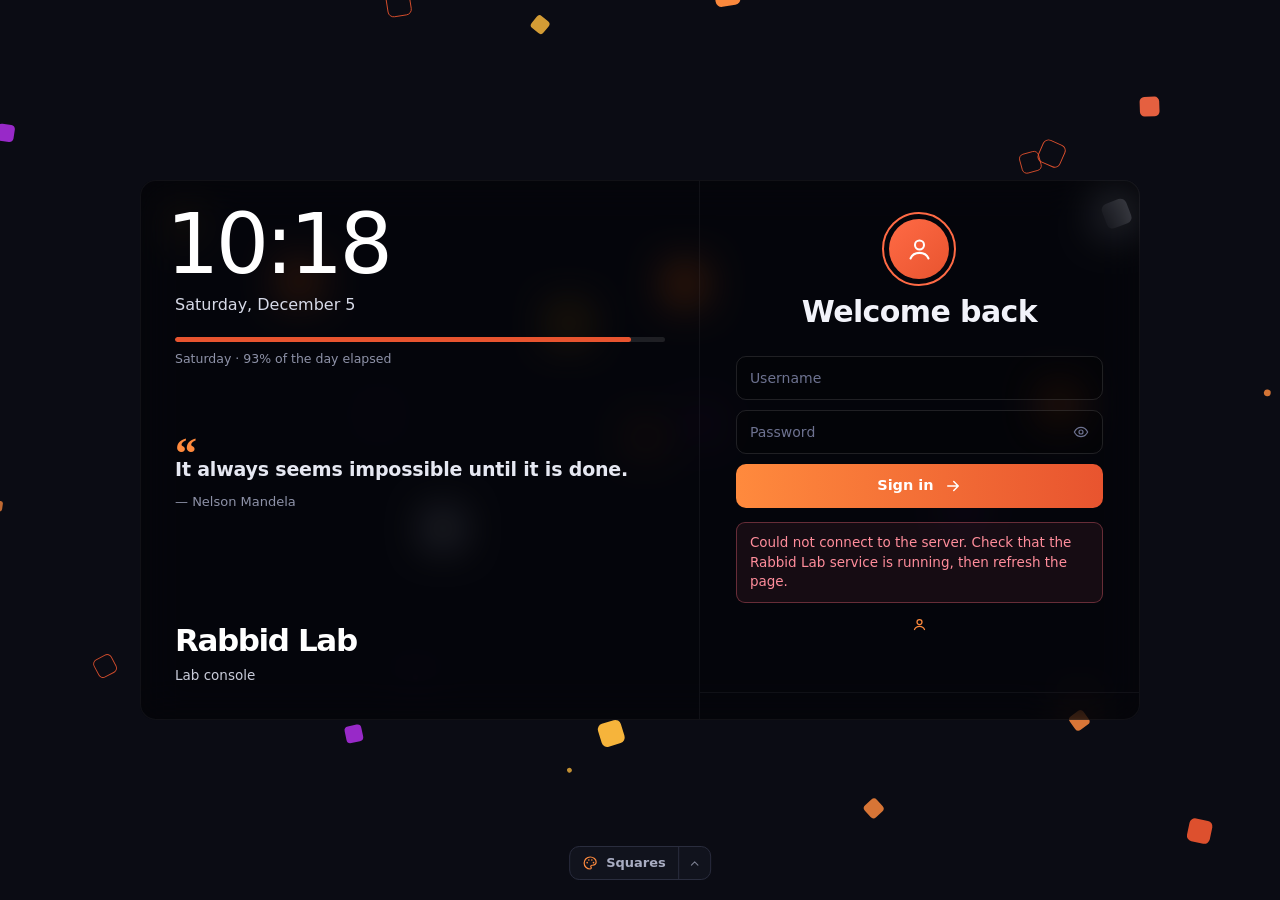
==== commit 1db2e3e3: "Sign-in page: the card turns into the Use at your own risk notice, its sections listed beside it (1." ====
--- a/Src/RabbidLab.Server/wwwroot/signin.html
+++ b/Src/RabbidLab.Server/wwwroot/signin.html
@@ -147,18 +147,21 @@
 </main>
 
 <!-- The Use at your own risk notice (RiskNotice.cs): after the password and code, at an account's first sign-in. It's read
-     to the end, then accepted; until then there's no session. Decline starts none, so the console never opens. -->
+     to the end, then accepted; until then there's no session. Decline starts none, so the console never opens. The sign-in
+     card turns into it: it takes the card's place and size, its sections listed at the left and ticked as they are read
+     (signin.js fills the list), the notice itself at the right over the tick and the buttons. -->
 <dialog class="rn" id="rn" aria-labelledby="rn-title">
-  <header class="rn-head"><h2 id="rn-title">Use at your own risk</h2><p id="rn-meta"></p></header>
-  <div class="rn-read" aria-hidden="true"><i id="rn-read"></i></div>
-  <div class="rn-doc" id="rn-doc" tabindex="0"></div>
-  <p class="rn-error" id="rn-error" role="alert" hidden></p>
-  <footer class="rn-foot">
-    <label class="rn-tick off" id="rn-tick"><input type="checkbox" id="rn-accept" disabled><span id="rn-tick-text">Scroll to the end to accept</span></label>
-    <span class="grow"></span>
-    <button type="button" class="rn-quiet" id="rn-decline">Decline</button>
-    <button type="button" class="primary rn-go" id="rn-go" disabled>Continue</button>
-  </footer>
+  <aside class="rn-side"><h2 id="rn-title">Use at your own risk</h2><p id="rn-meta"></p><ol class="rn-list" id="rn-list"></ol><p class="rn-count" id="rn-count"></p></aside>
+  <div class="rn-main">
+    <div class="rn-doc" id="rn-doc" tabindex="0"></div>
+    <p class="rn-error" id="rn-error" role="alert" hidden></p>
+    <footer class="rn-foot">
+      <label class="rn-tick off" id="rn-tick"><input type="checkbox" id="rn-accept" disabled><span id="rn-tick-text">Scroll to the end to accept</span></label>
+      <span class="grow"></span>
+      <button type="button" class="rn-quiet" id="rn-decline">Decline</button>
+      <button type="button" class="primary rn-go" id="rn-go" disabled>Continue</button>
+    </footer>
+  </div>
 </dialog>
 </body>
 </html>
--- a/Src/RabbidLab.Server/wwwroot/Assets/signin.css
+++ b/Src/RabbidLab.Server/wwwroot/Assets/signin.css
@@ -285,29 +285,49 @@
 body.leaving .auth-shell > .look { opacity: 0; transition: opacity .35s ease; pointer-events: none; }
 @media (prefers-reduced-motion: reduce) { body.leaving .signin-card { transform: none; } }
 
-/* The Use at your own risk notice (signin.js): a document window over the dimmed sign-in page, in the sign-in card's look.
-   The title stays at the top and the tick and buttons at the foot; the notice scrolls between them, under a line that
-   fills as it's read. Centred by the top layer, so it stays put as the window resizes. */
-dialog.rn { width: min(640px, calc(100vw - 32px)); height: min(600px, calc(100dvh - 48px)); max-width: none; max-height: none; margin: auto; padding: 0; overflow: hidden;
-  border: 1px solid var(--sty-signin-edge, var(--line-strong)); border-radius: 18px; background: var(--sty-signin-bg, var(--panel)); backdrop-filter: var(--sty-signin-blur, none); color: var(--text); }
-dialog.rn[open] { display: grid; grid-template-rows: auto auto minmax(0, 1fr) auto auto; animation: rn-in .3s ease both; }
-dialog.rn::backdrop { background: rgba(8, 9, 14, .55); backdrop-filter: blur(6px); }
+/* The Use at your own risk notice (signin.js): the sign-in card turns into it. It takes the card's own place and size
+   (signin.js gives it the card's box as --rn-x, -y, -w and -h, and again whenever the window resizes) in the card's
+   look, with nothing dimmed behind it, while the card itself fades out of sight. Its sections are listed at the left and
+   tick off as they are read, the one being read in white; the notice scrolls at the right, over the tick and the buttons.
+   Where the card is one narrow column, the list goes and the title sits over the notice. */
+dialog.rn { position: fixed; left: var(--rn-x, 16px); top: var(--rn-y, 24px); width: var(--rn-w, calc(100vw - 32px)); height: var(--rn-h, calc(100dvh - 48px)); max-width: none; max-height: none; margin: 0; padding: 0;
+  overflow: hidden; border: 1px solid var(--sty-signin-edge, var(--line-strong)); border-radius: 16px; background: var(--sty-signin-bg, var(--panel)); backdrop-filter: var(--sty-signin-blur, none); color: var(--text); }
+dialog.rn[open] { display: grid; grid-template-columns: minmax(0, 340fr) minmax(0, 660fr); animation: rn-in .3s ease both; }
+dialog.rn::backdrop { background: transparent; }
 dialog.rn:focus-visible { outline: none; }
 @keyframes rn-in { from { opacity: 0; } }
-.rn-head { padding: 22px 26px 14px; border-bottom: 1px solid var(--line); }
-.rn-head h2 { margin: 0; color: var(--title); font-size: 21px; font-weight: 750; letter-spacing: -.01em; }
-.rn-head p { margin: 6px 0 0; color: var(--muted); font-size: 12.5px; }
-.rn-read { height: 2px; background: var(--line); }
-.rn-read i { display: block; width: 0; height: 100%; background: var(--accent); transition: width .15s linear; }
-.rn-doc { min-height: 0; overflow: auto; padding: 6px 26px 18px; outline: none; }
+.signin-card { transition: opacity .3s ease; }
+body:has(dialog.rn[open]) .signin-card { opacity: 0; pointer-events: none; }
+.rn-side { display: flex; flex-direction: column; min-height: 0; padding: 30px 22px 22px 30px; border-right: 1px solid var(--sty-signin-edge, var(--line)); }
+.rn-side h2 { margin: 0; color: var(--title); font: 800 25px/1.15 "Segoe UI Variable Display", "Segoe UI", system-ui, sans-serif; letter-spacing: -.02em; }
+.rn-side > p { margin: 6px 0 0; color: var(--muted); font-size: 12.5px; }
+/* The sections: a ring that becomes a tick once the section has been read, and the one being read in white. */
+.rn-list { display: grid; gap: 1px; margin: 22px 0 0 -8px; padding: 0; list-style: none; }
+.rn-list button { display: grid; grid-template-columns: 16px minmax(0, 1fr); align-items: center; gap: 10px; width: 100%; padding: 6px 8px; border: 0; border-radius: 8px; background: none; color: var(--muted);
+  font-size: 13.5px; font-weight: 500; text-align: left; }
+.rn-list button:hover { background: color-mix(in srgb, var(--text) 6%, transparent); color: var(--text); }
+.rn-list i { display: grid; place-items: center; width: 16px; height: 16px; border: 1.5px solid var(--line-strong); border-radius: 50%; transition: border-color .2s, background .2s; }
+.rn-list i svg { width: 10px; height: 10px; color: var(--ok); opacity: 0; transition: opacity .2s; }
+.rn-list li.read i { border-color: var(--ok); background: color-mix(in srgb, var(--ok) 16%, transparent); }
+.rn-list li.read i svg { opacity: 1; }
+.rn-list li.at button { color: var(--title); font-weight: 600; }
+.rn-side > .rn-count { margin-top: auto; padding-top: 14px; font-variant-numeric: tabular-nums; }
+.rn-main { display: grid; grid-template-rows: minmax(0, 1fr) auto auto; min-width: 0; min-height: 0; }
+.rn-doc { min-height: 0; overflow: auto; padding: 16px 30px 18px; outline: none; }
+@media (max-width: 900px) {
+  dialog.rn[open] { grid-template-columns: minmax(0, 1fr); grid-template-rows: auto minmax(0, 1fr); }
+  .rn-side { padding: 22px 26px 14px; border-right: 0; border-bottom: 1px solid var(--sty-signin-edge, var(--line)); }
+  .rn-side h2 { font-size: 21px; }
+  .rn-list, .rn-side > .rn-count { display: none; }
+}
 .rn-sec { max-width: 62ch; padding-top: 14px; }
 .rn-sec h3 { margin: 0 0 4px; color: var(--title); font-size: 14.5px; font-weight: 650; }
 .rn-sec p { margin: 0; color: color-mix(in srgb, var(--text) 84%, transparent); font-size: 14px; line-height: 1.6; }
 .rn-end { display: flex; align-items: center; gap: 8px; margin: 20px 0 0; color: var(--ok); font-size: 13px; }
 .rn-end svg { width: 15px; height: 15px; }
-.rn-error { margin: 0; padding: 10px 26px; border-top: 1px solid var(--line); color: var(--red); font-size: 13px; }
+.rn-error { margin: 0; padding: 10px 30px; border-top: 1px solid var(--sty-signin-edge, var(--line)); color: var(--red); font-size: 13px; }
 .rn-error[hidden] { display: none; }
-.rn-foot { display: flex; align-items: center; gap: 8px; padding: 14px 26px 16px; border-top: 1px solid var(--line); }
+.rn-foot { display: flex; align-items: center; gap: 8px; padding: 14px 30px 18px; border-top: 1px solid var(--sty-signin-edge, var(--line)); }
 .rn-foot .grow { flex: 1; }
 .rn-tick { display: flex; align-items: center; gap: 10px; color: var(--text); font-size: 14px; font-weight: 600; cursor: pointer; }
 .rn-tick input { flex: none; width: 17px; height: 17px; margin: 0; accent-color: var(--accent); }
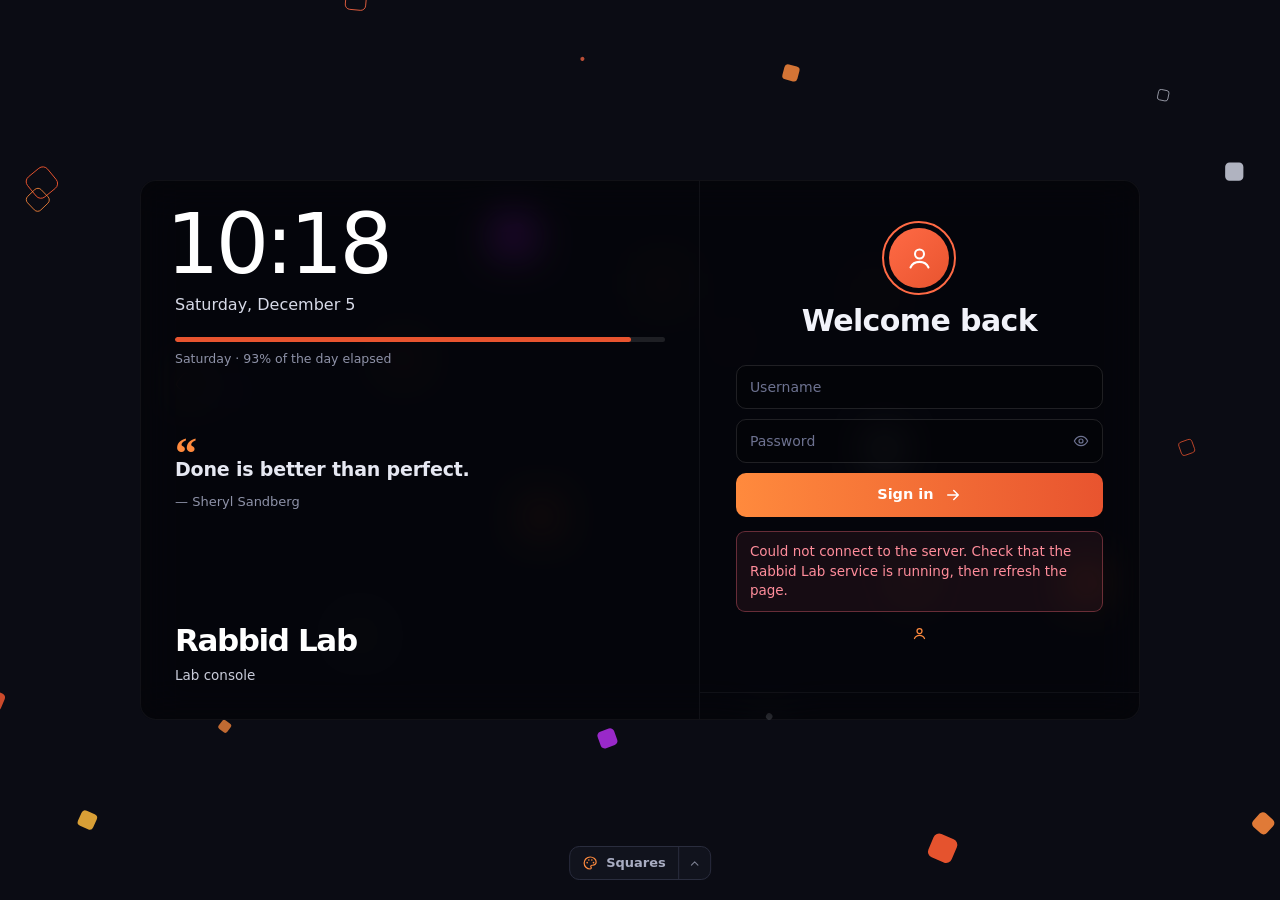
==== commit b066d321: "Sign-in page: Change opens a Where you sign in window in place of the form, a domain can be typed, a" ====
--- a/Src/RabbidLab.Server/wwwroot/signin.html
+++ b/Src/RabbidLab.Server/wwwroot/signin.html
@@ -32,6 +32,7 @@
   <symbol id="i-info" viewBox="0 0 24 24" fill="none" stroke="currentColor" stroke-width="1.8" stroke-linecap="round" stroke-linejoin="round"><circle cx="12" cy="12" r="9"/><path d="M12 11v5M12 8h.01"/></symbol>
   <symbol id="i-check" viewBox="0 0 24 24" fill="none" stroke="currentColor" stroke-width="2" stroke-linecap="round" stroke-linejoin="round"><path d="M5 12.5l4.5 4.5L19 7.5"/></symbol>
   <symbol id="i-down" viewBox="0 0 24 24" fill="none" stroke="currentColor" stroke-width="2" stroke-linecap="round" stroke-linejoin="round"><path d="M6 9l6 6 6-6"/></symbol>
+  <symbol id="i-x" viewBox="0 0 24 24" fill="none" stroke="currentColor" stroke-width="2" stroke-linecap="round" stroke-linejoin="round"><path d="M6 6l12 12M18 6L6 18"/></symbol>
   <symbol id="i-refresh" viewBox="0 0 24 24" fill="none" stroke="currentColor" stroke-width="2" stroke-linecap="round" stroke-linejoin="round"><path d="M20 11a8 8 0 1 0-2.3 5.7"/><path d="M20 4v7h-7"/></symbol>
   <symbol id="i-palette" viewBox="0 0 24 24" fill="none" stroke="currentColor" stroke-width="1.8" stroke-linecap="round" stroke-linejoin="round"><path d="M12 3a9 9 0 1 0 0 18c1 0 1.7-.8 1.7-1.7 0-.4-.2-.8-.4-1.1-.3-.3-.4-.7-.4-1.1 0-.9.7-1.7 1.7-1.7H16a5 5 0 0 0 5-5c0-4.1-4-7.4-9-7.4Z"/><circle cx="7.5" cy="11.5" r="1.2" fill="currentColor" stroke="none"/><circle cx="10" cy="7.5" r="1.2" fill="currentColor" stroke="none"/><circle cx="14.5" cy="7.5" r="1.2" fill="currentColor" stroke="none"/><circle cx="17" cy="11.5" r="1.2" fill="currentColor" stroke="none"/></symbol>
 </svg>
@@ -83,7 +84,8 @@
       </form>
 
       <form id="ad-form" novalidate hidden>
-        <!-- Setting up, or signing in after Change: the domains it may sign in from, and their controllers. -->
+        <!-- The domain and its controller. They are here only while setting up: signing in, signin.js moves them into the
+             Where you sign in window at the end of the card, which Change opens. -->
         <div id="ad-where">
           <div class="combo">
             <div class="input"><input id="ad-domain" role="combobox" aria-expanded="false" aria-controls="domain-list" aria-autocomplete="list" placeholder="home.lan" autocomplete="off" spellcheck="false" data-1p-ignore data-lpignore="true" data-bwignore><label class="fld" for="ad-domain">Domain</label><button type="button" class="end" id="domain-open" tabindex="-1" aria-label="Show domains"><svg><use href="#i-down"/></svg></button></div>
@@ -98,8 +100,8 @@
         <div class="input"><input id="ad-password" type="password" placeholder=" " autocomplete="current-password"><label class="fld" for="ad-password">Password</label><span class="caps" id="ad-password-caps" hidden>Caps Lock is on</span><button type="button" class="end" data-reveal="ad-password" aria-label="Show password"><svg class="eye-open"><use href="#i-eye"/></svg><svg class="eye-shut"><use href="#i-eye-off"/></svg></button></div>
         <div class="input" id="ad-code-box" hidden><input id="ad-code" inputmode="numeric" maxlength="7" placeholder=" " autocomplete="one-time-code" spellcheck="false"><label class="fld" for="ad-code">6-digit code</label></div>
         <button class="go" type="submit" id="ad-go">Sign in</button>
-        <!-- Signing in: where it signs in, under the button; Change opens the domains and controllers above. -->
-        <p class="context" id="ad-context" hidden><span class="context-dot" aria-hidden="true"></span><span>Signing in to <b id="ad-context-domain"></b> through <span class="dc unknown" id="ad-context-dc">Automatic</span></span><span class="sep">·</span><button type="button" class="change" id="ad-change" aria-controls="ad-where" aria-expanded="false">Change</button></p>
+        <!-- Signing in: where it signs in, under the button; Change opens the Where you sign in window. -->
+        <p class="context" id="ad-context" hidden><span class="context-dot" aria-hidden="true"></span><span>Signing in to <b id="ad-context-domain"></b> through <span class="dc unknown" id="ad-context-dc">Automatic</span></span><span class="sep">·</span><button type="button" class="change" id="ad-change" aria-controls="where-win" aria-haspopup="dialog" aria-expanded="false">Change</button></p>
       </form>
 
       <!-- After a right password: the code from the account's authenticator app. An account without MFA yet
@@ -131,6 +133,20 @@
       <p class="where" data-version></p>
       <div class="update-bar" id="update-bar" hidden><i id="update-fill"></i></div>
     </footer>
+
+    <!-- Where you sign in: Change slides it in over the sign-in side of the card, and Back to sign in slides it away
+         (signin.js). Signing in, the Domain and Domain controller boxes are in it; what is picked is used at once. -->
+    <div class="where-slot" id="where-slot" hidden>
+      <section class="where-win" id="where-win" role="dialog" aria-labelledby="where-title" tabindex="-1">
+        <h2 id="where-title">Where you sign in</h2>
+        <p class="where-lead">It changes as soon as you pick.</p>
+        <div id="where-boxes"></div>
+        <p class="auth-error" id="where-error" role="alert" hidden></p>
+        <p class="where-hint">The domain controllers follow the domain. Automatic uses the fastest one that answers.</p>
+        <button type="button" class="go" id="where-back">Back to sign in</button>
+        <button type="button" class="where-x" id="where-x" aria-label="Close" data-tip="Close"><svg><use href="#i-x"/></svg></button>
+      </section>
+    </div>
   </section>
 
   <!-- The page's foot: the background behind the card and the theme, for this browser only (signin.js). Until one's picked
--- a/Src/RabbidLab.Server/wwwroot/Assets/signin.css
+++ b/Src/RabbidLab.Server/wwwroot/Assets/signin.css
@@ -4,16 +4,19 @@
 .backdrop { position: fixed; top: 0; left: 0; width: 100vw; height: 100vh; z-index: 0; pointer-events: none; }
 /* Until the page knows whether it's setting up or signing in, the form stays blank, so it's drawn once in its final layout. */
 body.loading .card-body > *, body.loading .card-foot > *, body.loading .side-sub { visibility: hidden; }
-/* The card's top stays put whichever form shows: only its foot moves. */
-.auth-shell { position: relative; z-index: 1; min-height: 100vh; display: flex; justify-content: center; align-items: flex-start;
-  padding: max(28px, calc(50vh - 240px)) 16px 72px; }
+/* The card sits in the middle of the window, whatever its height: the room over it and the room under it (the two
+   pseudo-elements) grow by the same amount. Where the window is too short for that, the room under it stays 72px (the
+   Background pill's) and the room over it gives way, down to 28px; then the page scrolls. */
+.auth-shell { position: relative; z-index: 1; min-height: 100vh; display: flex; flex-direction: column; align-items: center; padding: 0 16px; }
+.auth-shell::before, .auth-shell::after { content: ""; flex: 1 1 0; min-height: 28px; }
+.auth-shell::after { min-height: 72px; }
 /* Where the card has room either side, the left padding also takes the scroll bar's width (100vw - 100%) when there is
    one, so the card and the Background pill don't jump sideways when the page starts to scroll. */
 @media (min-width: 901px) {
   .auth-shell { padding-left: calc(16px + 100vw - 100%); }
   .auth-shell > .look { left: calc(50% + (100vw - 100%) / 2); }
 }
-.signin-card { display: grid; grid-template-columns: minmax(0, 1.1fr) minmax(0, 1fr); grid-template-rows: 1fr auto; width: 100%; max-width: 840px;
+.signin-card { flex: none; display: grid; grid-template-columns: minmax(0, 1.1fr) minmax(0, 1fr); grid-template-rows: 1fr auto; width: 100%; max-width: 840px;
   min-height: 480px; background: #11131D; border: 1px solid var(--line); border-radius: 16px; overflow: hidden; }
 
 /* The left side: a plain panel, this computer's time at the top with a bar for the day, the lab's name at the foot. */
@@ -34,15 +37,15 @@
 .side-sub { margin: 9px 0 0; color: #C9CCDA; font-size: 13.5px; }
 
 /* The form: a ringed avatar over the heading, both centred, then the boxes, each with its name in it, and Sign in with an
-   arrow. It starts at the same place whichever form shows. */
-.card-body { padding: 38px 36px 18px; display: flex; flex-direction: column; }
+   arrow. All of it sits in the middle of its side of the card, with as much room over it as under it. */
+.card-body { padding: 28px 36px; display: flex; flex-direction: column; justify-content: center; }
 .hello-av { display: grid; place-items: center; align-self: center; width: 60px; height: 60px; margin: 0 0 16px; border-radius: 50%;
   background: linear-gradient(135deg, var(--accent-line), var(--accent)); color: #fff; outline: 2px solid var(--accent-line); outline-offset: 5px; }
 .hello-av svg { width: 27px; height: 27px; }
 .card-body h2 { margin: 0 0 22px; text-align: center; font: 800 30px/1.1 "Segoe UI Variable Display", "Segoe UI", system-ui, sans-serif; letter-spacing: -.02em; color: var(--title); }
 .card-lead { margin: -18px 0 24px; text-align: center; color: var(--muted); font-size: 14.5px; line-height: 1.5; }
 
-/* Signing in with Active Directory: where it signs in, as a line under the button; Change opens the domains and controllers. */
+/* Signing in with Active Directory: where it signs in, as a line under the button; Change opens the Where you sign in window. */
 .context { display: flex; align-items: center; justify-content: center; flex-wrap: wrap; gap: 6px; margin: 18px 0 0; color: #8E92A8; font-size: 13px; }
 .context[hidden] { display: none; }
 .context-dot { width: 7px; height: 7px; border-radius: 50%; background: var(--ok); }
@@ -91,20 +94,37 @@
 .input .now { position: absolute; right: 44px; display: flex; align-items: center; gap: 6px; font-size: 12px; font-weight: 650; color: var(--ok); pointer-events: none; }
 .input .now::before { content: ""; width: 7px; height: 7px; border-radius: 50%; background: currentColor; }
 .input .now.off { color: var(--red); }
-/* A box picked from its list only, such as the domain once it's set up. */
-.input.pick input { cursor: pointer; caret-color: transparent; }
-
-/* The drop-down lists: domains and domain controllers. */
+
+/* The lists under Domain and Domain controller, joined to the box. While a list is open its box loses its bottom corners
+   and its bottom line, and the list hangs from it in the same fill and the same accent line, with a thin line between
+   them. One line a row: a dot for whether a domain controller answers, the name, how it answers, and a tick on the one
+   in use. The rows come in one after another as it opens (signin.js marks a list just opened as fresh); only opacity and
+   transform move. --list-fill, --list-line and --list-band (the row pointed at) are the list's colours, which a card in a
+   style changes (below). */
+.signin-card { --list-fill: #0C0E17; --list-line: var(--line-strong); --list-band: #1D2133; }
 .combo { position: relative; }
-.combo-list { position: absolute; z-index: 5; left: 0; right: 0; top: 48px; max-height: 210px; overflow-y: auto; margin: 0; padding: 5px; list-style: none;
-  background: #151827; border: 1px solid #2A2D3E; border-radius: 10px; }
-.combo-list li { padding: 6px 9px; border-radius: 6px; cursor: pointer; }
-.combo-list li b { display: block; color: var(--title); font-weight: 600; font-size: 13px; }
-.combo-list li small { display: block; color: var(--muted); font-size: 11.5px; white-space: nowrap; overflow: hidden; text-overflow: ellipsis; }
+.combo-list { position: absolute; z-index: 5; left: 0; right: 0; top: 43px; max-height: 210px; overflow-y: auto; margin: 0; padding: 4px; list-style: none;
+  background: var(--list-fill); border: 1px solid var(--accent); border-top-color: var(--list-line); border-radius: 0 0 10px 10px; animation: list-in .1s ease-out; }
+.combo:has(.combo-list:not([hidden])) .in-line { border-color: var(--accent); border-bottom-color: transparent; border-radius: 10px 10px 0 0; }
+.combo:has(.combo-list:not([hidden])) .input input { border-radius: 10px 10px 0 0; background: var(--list-fill); }
+.combo-list li { display: flex; align-items: center; gap: 10px; height: 40px; padding: 0 10px; border-radius: 6px; cursor: pointer; }
+.combo-list.fresh li { animation: list-row .11s ease-out backwards; animation-delay: calc(var(--i, 0) * 14ms); }
+@keyframes list-in { from { opacity: 0; } }
+@keyframes list-row { from { opacity: 0; transform: translateY(-3px); } }
+.combo-list li i { flex: none; width: 8px; height: 8px; border-radius: 50%; background: #5E6380; }
+.combo-list li i.ok { background: var(--ok); }
+.combo-list li i.bad { background: var(--red); }
+.combo-list li b { flex: 1; min-width: 0; overflow: hidden; color: var(--title); font-weight: 600; font-size: 13px; white-space: nowrap; text-overflow: ellipsis; }
+.combo-list li small { flex: none; color: #8E92A8; font-size: 12px; font-variant-numeric: tabular-nums; white-space: nowrap; }
 .combo-list li small.ok { color: var(--ok); }
 .combo-list li small.bad { color: var(--red); }
-.combo-list li.active, .combo-list li:hover { background: #1D2133; }
-.combo-list li.empty { cursor: default; color: var(--muted); font-size: 12.5px; }
+.combo-list li svg { flex: none; width: 15px; height: 15px; color: var(--accent-soft); visibility: hidden; }
+.combo-list li[aria-selected="true"] svg { visibility: visible; }
+.combo-list li.active, .combo-list li:not(.empty):hover { background: var(--list-band); }
+/* One row lit at a time: the one the keys are on steps aside for the one pointed at. */
+.combo-list:hover li.active:not(:hover) { background: none; }
+.combo-list li.empty { height: auto; padding: 8px 10px; cursor: default; color: var(--muted); font-size: 12.5px; line-height: 1.45; }
+@media (prefers-reduced-motion: reduce) { .combo-list, .combo-list.fresh li { animation: none; } }
 
 /* Sign in (and Create account, Verify): the width of the form, with an arrow after the words. */
 button.go { display: flex; align-items: center; justify-content: center; gap: 10px; width: 100%; height: 44px; margin-top: 4px; border: 0; border-radius: 10px;
@@ -209,11 +229,11 @@
   .side-name { position: relative; left: auto; right: auto; bottom: auto; padding: 24px 34px 22px; }
   .side-title { font-size: 28px; }
   .side-sub { margin-top: 6px; font-size: 14px; }
-  .card-body { padding: 30px 34px 22px; }
+  .card-body { padding: 26px 34px; }
   .card-foot { padding: 15px 34px; }
 }
 @media (max-width: 480px) {
-  .auth-shell { padding-top: 16px; }
+  .auth-shell::before { min-height: 16px; }
   .side-name { padding: 16px 20px 14px; }
   .card-body, .card-foot { padding-left: 20px; padding-right: 20px; }
 }
@@ -247,23 +267,48 @@
 html[data-si-card="whole"][data-sty-signin="black"] .card-foot { border-top-color: var(--sty-signin-edge); background: none; }
 html[data-sty-signin="black"] .input input, html[data-sty-signin="black"] .foot-pill { background: rgb(0 0 0 / .28); }
 html[data-sty-signin="black"] .in-line, html[data-sty-signin="black"] .foot-pill { border-color: color-mix(in srgb, var(--sty-signin-edge), rgb(255 255 255 / .18)); }
-/* The lists under Domain and Domain controller, where the form is in a style: the card's own colour, solid and a touch
-   lighter, so nothing behind shows through and no second blur is redrawn as the background moves. The rows light up with
+/* The lists under Domain and Domain controller, where the form is in a style: the card's own colour, solid and a shade
+   darker, so nothing behind shows through and no second blur is redrawn as the background moves. The rows light up with
    a faint band, and the arrow and the eye brighten with no box behind them. */
-html[data-sty-signin]:not([data-si-card="split"]) .combo-list { border-color: color-mix(in srgb, var(--sty-signin-edge), rgb(255 255 255 / .18)); background: color-mix(in srgb, rgb(from var(--sty-signin-bg) r g b / 1), white 4%); }
-html[data-sty-signin]:not([data-si-card="split"]) .combo-list li.active, html[data-sty-signin]:not([data-si-card="split"]) .combo-list li:not(.empty):hover { background: rgb(255 255 255 / .07); }
+html[data-sty-signin]:not([data-si-card="split"]) .signin-card { --list-fill: color-mix(in srgb, rgb(from var(--sty-signin-bg) r g b / 1), var(--night) 24%); --list-line: color-mix(in srgb, var(--sty-signin-edge), rgb(255 255 255 / .18));
+  --list-band: rgb(255 255 255 / .07); }
 html[data-sty-signin]:not([data-si-card="split"]) .input .end:hover { background: none; color: var(--title); }
 /* The arrow turns over while its list is open. */
 .combo .end svg { transition: transform .15s; }
 .combo:has(.combo-list:not([hidden])) .end { color: var(--title); }
 .combo:has(.combo-list:not([hidden])) .end svg { transform: rotate(180deg); }
-/* Size: the left side grows most; the words and boxes stay the same size. The card's top moves up by half of what it grew. */
+/* Size: the left side grows most; the words and boxes stay the same size. */
 @media (min-width: 901px) {
   html[data-si-size="larger"] .signin-card { grid-template-columns: minmax(0, 560fr) minmax(0, 440fr); max-width: 1000px; min-height: 540px; }
-  html[data-si-size="larger"] .auth-shell { padding-top: max(28px, calc(50vh - 270px)); }
   html[data-si-size="largest"] .signin-card { grid-template-columns: minmax(0, 640fr) minmax(0, 480fr); max-width: 1120px; min-height: 600px; }
-  html[data-si-size="largest"] .auth-shell { padding-top: max(28px, calc(50vh - 300px)); }
-}
+}
+
+/* Where you sign in (signin.js): Change slides it in over the sign-in side of the card, from the card's right edge, and
+   Back to sign in slides it away. Signing in, it holds the Domain and Domain controller boxes; setting up, they are in
+   the form. It is laid out as the form is, all of it in the middle of its side, with one wide button. Its slot is the
+   sign-in side of the card, placed by the card's own grid lines, and clips it, so only transform moves. It is solid, in
+   the card's colour, so the form under it does not show through. */
+.signin-card { position: relative; }
+.where-slot { position: absolute; inset: 0; grid-column: 2; grid-row: 1 / 3; z-index: 4; overflow: hidden; }
+.where-slot[hidden] { display: none; }
+.where-win { position: relative; display: flex; flex-direction: column; justify-content: center; height: 100%; padding: 28px 36px; background: #11131D;
+  transform: translateX(101%); transition: transform .2s cubic-bezier(.4, 0, 1, 1); }
+.where-win:focus { outline: none; }
+.where-slot.open .where-win { transform: none; transition: transform .3s cubic-bezier(.16, 1, .3, 1); }
+html[data-sty-signin]:not([data-si-card="split"]) .where-win { background: color-mix(in srgb, rgb(from var(--sty-signin-bg) r g b / 1), white 3%); }
+html[data-si-card="open"] .where-slot { border-radius: 16px; }
+html[data-si-card="open"] .where-win { border: 1px solid var(--sty-signin-edge, #1F2232); border-radius: 16px; }
+.where-win h2 { margin: 0 0 6px; text-align: center; color: var(--title); font: 700 19px/1.25 "Segoe UI Variable Display", "Segoe UI", system-ui, sans-serif; }
+.where-lead { margin: 0 0 22px; text-align: center; color: #8E92A8; font-size: 13.5px; line-height: 1.45; }
+.where-win .auth-error { margin: 0 0 10px; }
+.where-hint { margin: 4px 0 16px; text-align: center; color: #8E92A8; font-size: 13px; line-height: 1.5; }
+.where-x { position: absolute; right: 12px; top: 12px; display: grid; place-items: center; width: 30px; height: 30px; padding: 0; border: 0; border-radius: 8px; background: none; color: #8E92A8; }
+.where-x:hover { background: none; color: var(--title); }
+.where-x svg { width: 16px; height: 16px; }
+/* Its lists stay inside it: four rows at a time, one fewer than in the form. */
+.where-win .combo-list { max-height: 170px; }
+@media (max-width: 900px) { .where-slot { grid-column: 1; grid-row: 2 / 4; } }
+@media (prefers-reduced-motion: reduce) { .where-win, .where-slot.open .where-win { transition: none; } }
 
 /* The quote, in the middle of the left side between the time and the name. Another quote shows on the button beside it. */
 .side-quote { position: absolute; left: 34px; right: 34px; top: 54%; z-index: 1; margin: 0; transform: translateY(-50%); transition: opacity .2s ease; }
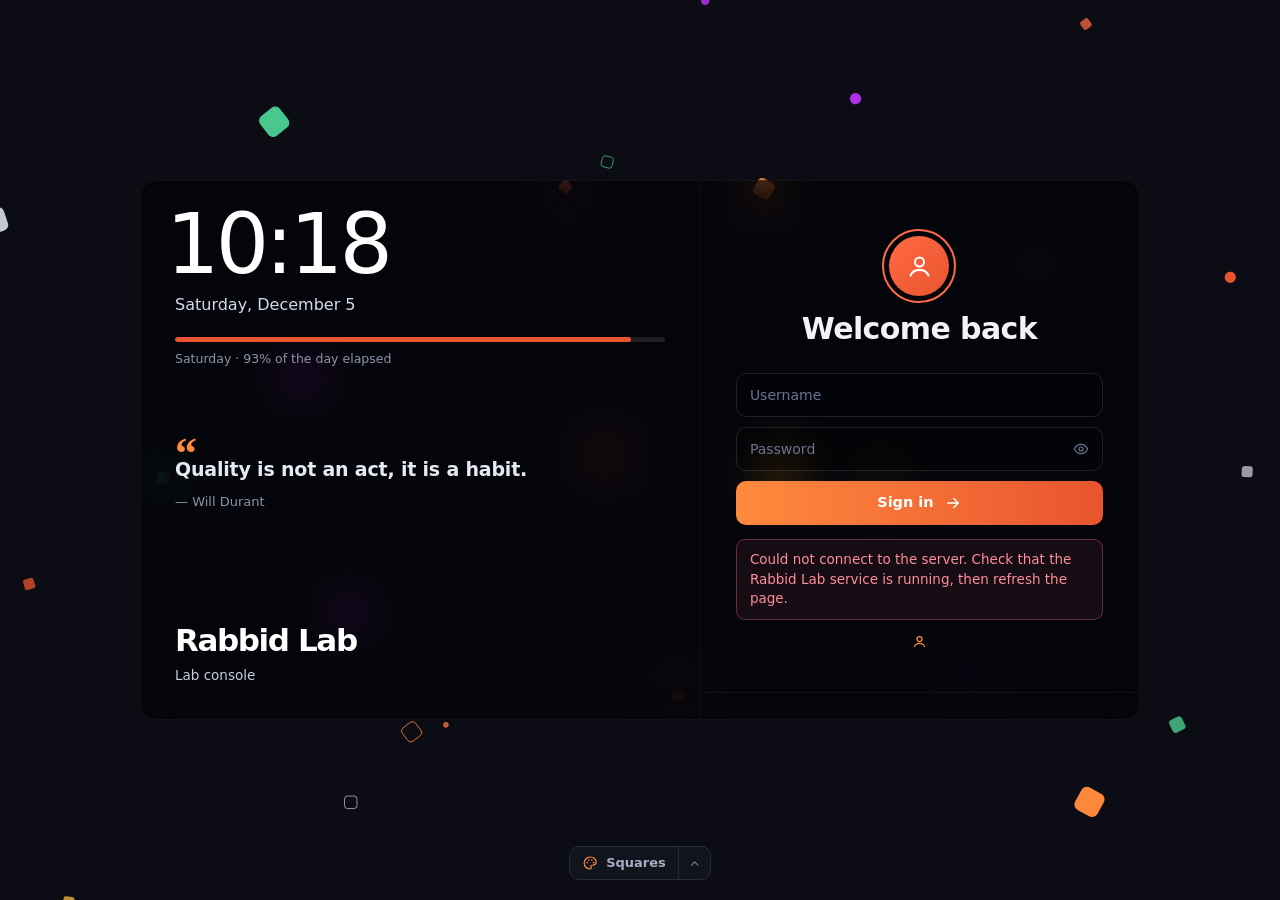
==== commit 2aa7428c: "Sign-in page: the Where you sign in window pops in and keeps the look of the card, and the form is c" ====
--- a/Src/RabbidLab.Server/wwwroot/signin.html
+++ b/Src/RabbidLab.Server/wwwroot/signin.html
@@ -134,8 +134,9 @@
       <div class="update-bar" id="update-bar" hidden><i id="update-fill"></i></div>
     </footer>
 
-    <!-- Where you sign in: Change slides it in over the sign-in side of the card, and Back to sign in slides it away
-         (signin.js). Signing in, the Domain and Domain controller boxes are in it; what is picked is used at once. -->
+    <!-- Where you sign in: Change opens it over the sign-in side of the card, in the card's own look, and Back to sign
+         in closes it (signin.js). Signing in, the Domain and Domain controller boxes are in it; what is picked is used
+         at once. -->
     <div class="where-slot" id="where-slot" hidden>
       <section class="where-win" id="where-win" role="dialog" aria-labelledby="where-title" tabindex="-1">
         <h2 id="where-title">Where you sign in</h2>
--- a/Src/RabbidLab.Server/wwwroot/Assets/signin.css
+++ b/Src/RabbidLab.Server/wwwroot/Assets/signin.css
@@ -37,8 +37,10 @@
 .side-sub { margin: 9px 0 0; color: #C9CCDA; font-size: 13.5px; }
 
 /* The form: a ringed avatar over the heading, both centred, then the boxes, each with its name in it, and Sign in with an
-   arrow. All of it sits in the middle of its side of the card, with as much room over it as under it. */
-.card-body { padding: 28px 36px; display: flex; flex-direction: column; justify-content: center; }
+   arrow. All of it sits in the middle of its side of the card, with as much room over it as under it. That is measured
+   from what shows: the ring round the avatar reaches 7px over its box and the last link's words end 8px over the foot of
+   theirs, so the padding is 16px more on top. */
+.card-body { padding: 36px 36px 20px; display: flex; flex-direction: column; justify-content: center; }
 .hello-av { display: grid; place-items: center; align-self: center; width: 60px; height: 60px; margin: 0 0 16px; border-radius: 50%;
   background: linear-gradient(135deg, var(--accent-line), var(--accent)); color: #fff; outline: 2px solid var(--accent-line); outline-offset: 5px; }
 .hello-av svg { width: 27px; height: 27px; }
@@ -229,7 +231,7 @@
   .side-name { position: relative; left: auto; right: auto; bottom: auto; padding: 24px 34px 22px; }
   .side-title { font-size: 28px; }
   .side-sub { margin-top: 6px; font-size: 14px; }
-  .card-body { padding: 26px 34px; }
+  .card-body { padding: 34px 34px 18px; }
   .card-foot { padding: 15px 34px; }
 }
 @media (max-width: 480px) {
@@ -283,21 +285,26 @@
   html[data-si-size="largest"] .signin-card { grid-template-columns: minmax(0, 640fr) minmax(0, 480fr); max-width: 1120px; min-height: 600px; }
 }
 
-/* Where you sign in (signin.js): Change slides it in over the sign-in side of the card, from the card's right edge, and
-   Back to sign in slides it away. Signing in, it holds the Domain and Domain controller boxes; setting up, they are in
-   the form. It is laid out as the form is, all of it in the middle of its side, with one wide button. Its slot is the
-   sign-in side of the card, placed by the card's own grid lines, and clips it, so only transform moves. It is solid, in
-   the card's colour, so the form under it does not show through. */
+/* Where you sign in (signin.js): Change opens it over the sign-in side of the card, and Back to sign in closes it. It
+   pops in where it is, growing a little as it comes, and does not slide. The form under it fades out of sight
+   meanwhile, so the window has no fill of its own: it sits on the card's own glass and keeps the card's look, its
+   opacity, its darkness and its blur. Signing in, it holds the Domain and Domain controller boxes; setting up, they are
+   in the form. It is laid out as the form is, all of it in the middle of its side, with one wide button. Its slot is
+   the sign-in side of the card, placed by the card's own grid lines. Only opacity and transform move. */
 .signin-card { position: relative; }
 .where-slot { position: absolute; inset: 0; grid-column: 2; grid-row: 1 / 3; z-index: 4; overflow: hidden; }
 .where-slot[hidden] { display: none; }
-.where-win { position: relative; display: flex; flex-direction: column; justify-content: center; height: 100%; padding: 28px 36px; background: #11131D;
-  transform: translateX(101%); transition: transform .2s cubic-bezier(.4, 0, 1, 1); }
+.where-win { position: relative; display: flex; flex-direction: column; justify-content: center; height: 100%; padding: 28px 36px; opacity: 0; transform: scale(.96);
+  transition: transform .12s cubic-bezier(.4, 0, 1, 1), opacity .1s ease; }
 .where-win:focus { outline: none; }
-.where-slot.open .where-win { transform: none; transition: transform .3s cubic-bezier(.16, 1, .3, 1); }
-html[data-sty-signin]:not([data-si-card="split"]) .where-win { background: color-mix(in srgb, rgb(from var(--sty-signin-bg) r g b / 1), white 3%); }
+.where-slot.open .where-win { opacity: 1; transform: none; transition: transform .22s cubic-bezier(.16, 1, .3, 1), opacity .16s ease; }
+.card-body, .card-foot { transition: opacity .12s ease; }
+.signin-card:has(.where-slot.open) > .card-body, .signin-card:has(.where-slot.open) > .card-foot { opacity: 0; }
+/* Where the sign-in side has a fill of its own instead of the card's (the styled left side with a solid form, and the
+   open left side), that fill goes out of sight with the form, so the window wears the same one. */
+html[data-si-card="split"][data-sty-signin] .where-win { background: #11131D; }
 html[data-si-card="open"] .where-slot { border-radius: 16px; }
-html[data-si-card="open"] .where-win { border: 1px solid var(--sty-signin-edge, #1F2232); border-radius: 16px; }
+html[data-si-card="open"] .where-win { border: 1px solid var(--sty-signin-edge, #1F2232); border-radius: 16px; background: var(--sty-signin-bg, #11131D); backdrop-filter: var(--sty-signin-blur, none); }
 .where-win h2 { margin: 0 0 6px; text-align: center; color: var(--title); font: 700 19px/1.25 "Segoe UI Variable Display", "Segoe UI", system-ui, sans-serif; }
 .where-lead { margin: 0 0 22px; text-align: center; color: #8E92A8; font-size: 13.5px; line-height: 1.45; }
 .where-win .auth-error { margin: 0 0 10px; }
@@ -308,7 +315,7 @@
 /* Its lists stay inside it: four rows at a time, one fewer than in the form. */
 .where-win .combo-list { max-height: 170px; }
 @media (max-width: 900px) { .where-slot { grid-column: 1; grid-row: 2 / 4; } }
-@media (prefers-reduced-motion: reduce) { .where-win, .where-slot.open .where-win { transition: none; } }
+@media (prefers-reduced-motion: reduce) { .where-win, .where-slot.open .where-win, .card-body, .card-foot { transition: none; } }
 
 /* The quote, in the middle of the left side between the time and the name. Another quote shows on the button beside it. */
 .side-quote { position: absolute; left: 34px; right: 34px; top: 54%; z-index: 1; margin: 0; transform: translateY(-50%); transition: opacity .2s ease; }
